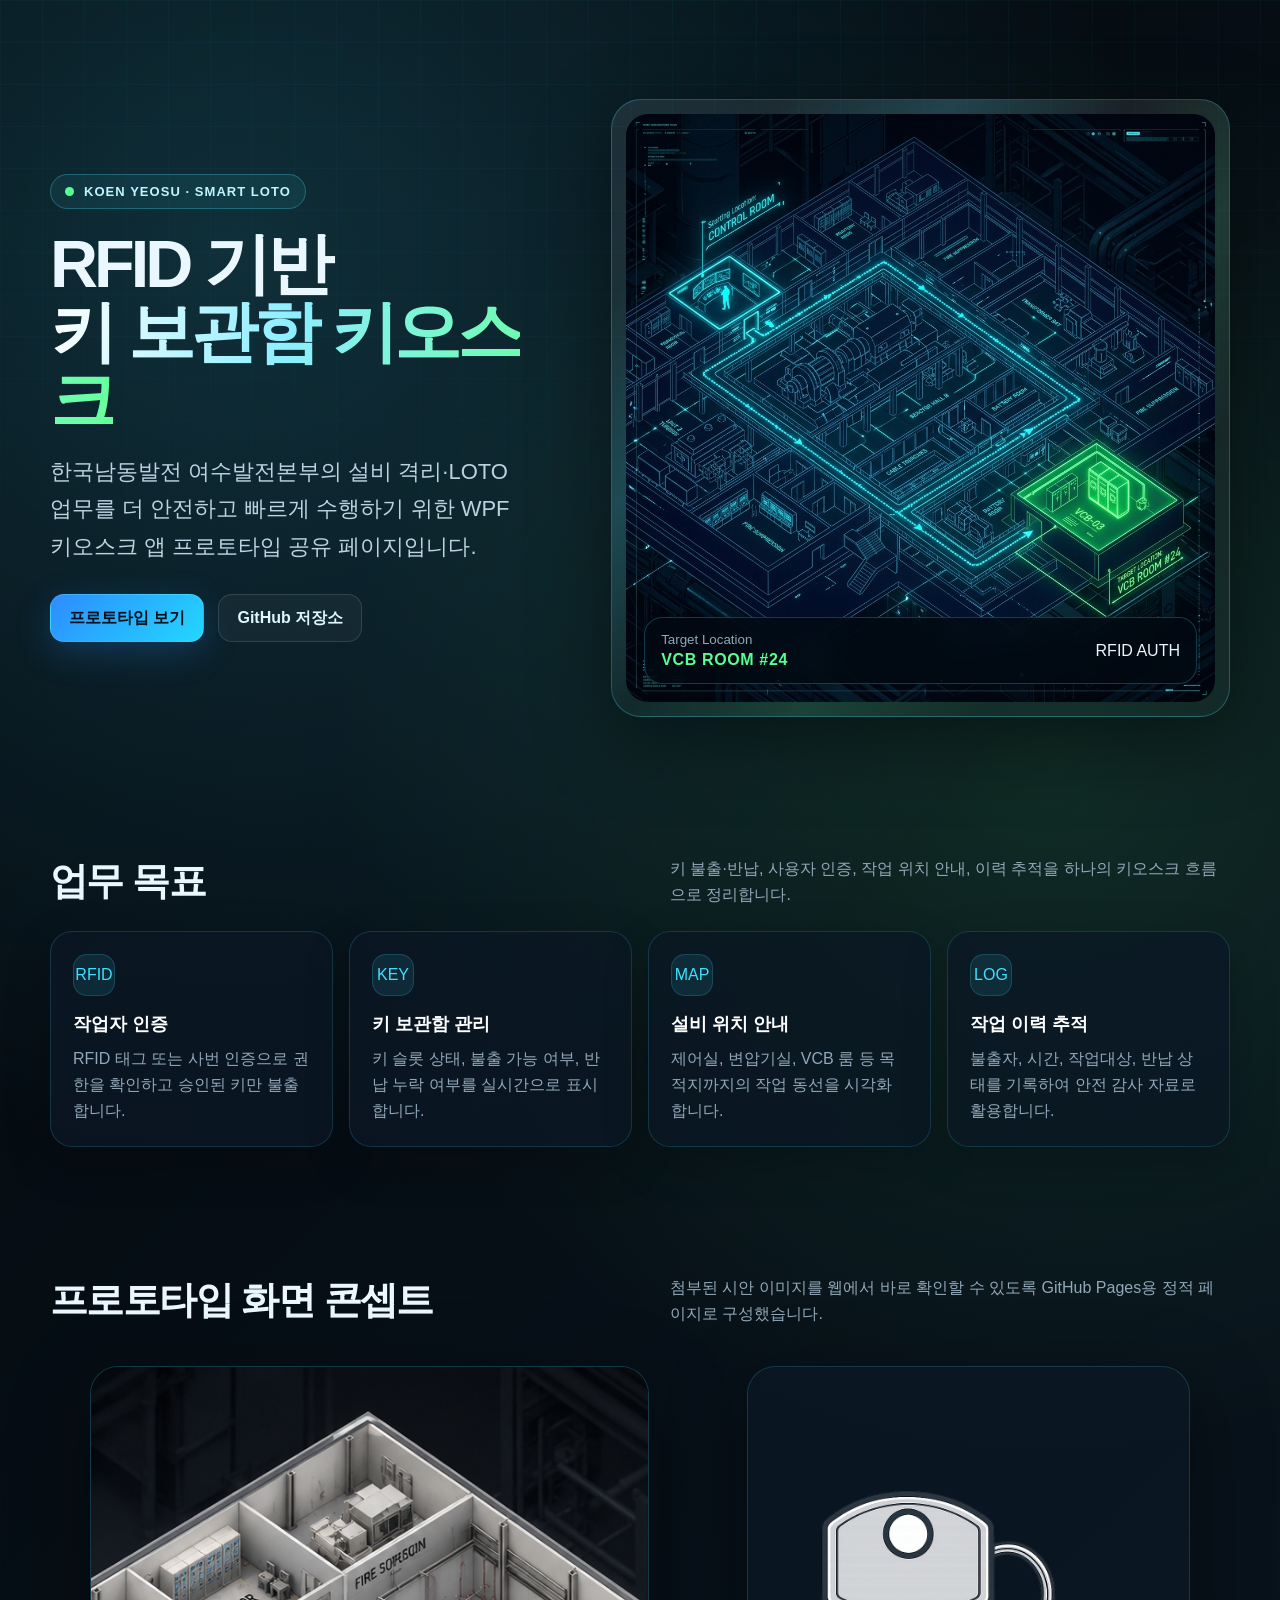
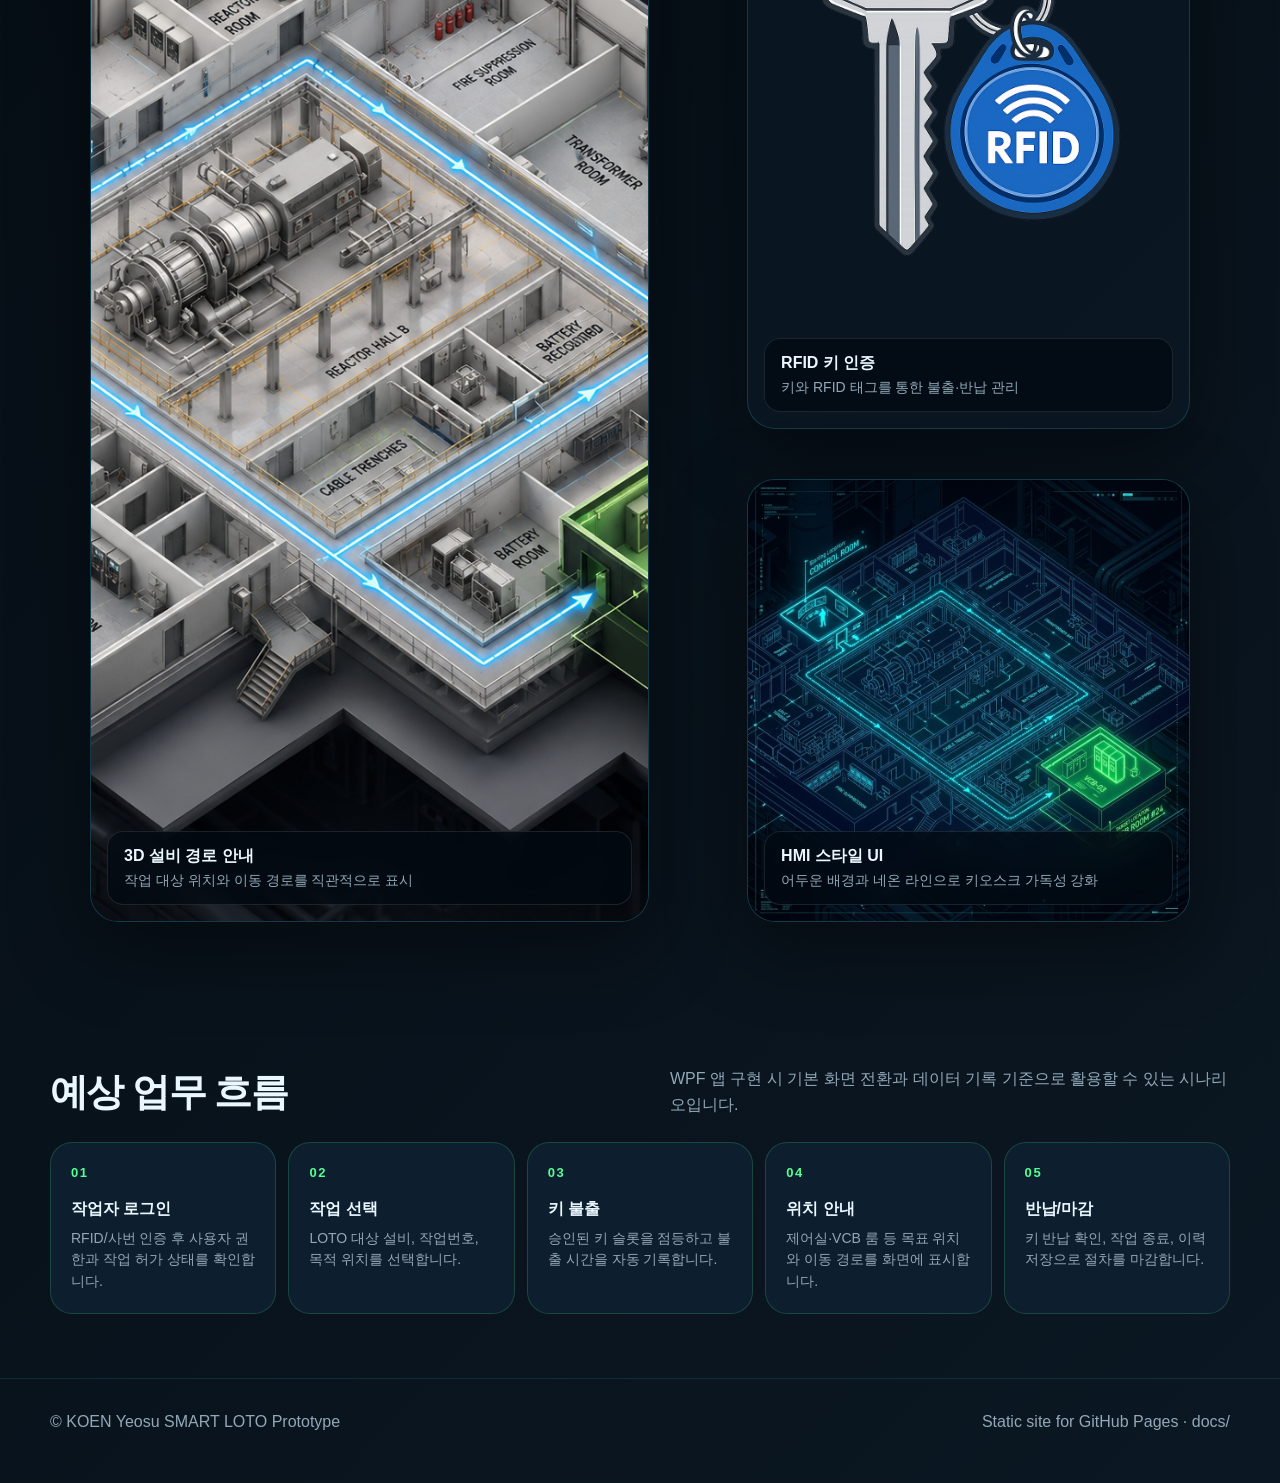
==== index.html @ 4bf7938a "docs: publish prototype at Pages root" ====
<!doctype html>
<html lang="ko">
<head>
  <meta charset="utf-8" />
  <meta name="viewport" content="width=device-width, initial-scale=1" />
  <title>KOEN 여수발전본부 SMART LOTO 키오스크 프로토타입</title>
  <meta name="description" content="한국남동발전 여수발전본부 SMART LOTO 키 보관함 키오스크 WPF 앱 프로토타입 공유 페이지" />
  <style>
    :root {
      color-scheme: dark;
      --bg: #071018;
      --panel: rgba(11, 24, 36, 0.78);
      --panel-strong: rgba(14, 31, 48, 0.94);
      --line: rgba(75, 221, 255, 0.28);
      --cyan: #42ddff;
      --blue: #2d8cff;
      --green: #55ff91;
      --text: #eaf7ff;
      --muted: #92a8b8;
      --shadow: 0 24px 80px rgba(0, 0, 0, 0.45);
    }

    * { box-sizing: border-box; }
    html { scroll-behavior: smooth; }
    body {
      margin: 0;
      font-family: "Pretendard", "Noto Sans KR", "Segoe UI", Arial, sans-serif;
      color: var(--text);
      background:
        radial-gradient(circle at 18% 8%, rgba(66, 221, 255, 0.18), transparent 30%),
        radial-gradient(circle at 82% 24%, rgba(85, 255, 145, 0.12), transparent 28%),
        linear-gradient(135deg, #03070b 0%, #071018 46%, #0b1722 100%);
      min-height: 100vh;
      overflow-x: hidden;
    }

    body::before {
      content: "";
      position: fixed;
      inset: 0;
      pointer-events: none;
      background-image:
        linear-gradient(rgba(66, 221, 255, 0.05) 1px, transparent 1px),
        linear-gradient(90deg, rgba(66, 221, 255, 0.05) 1px, transparent 1px);
      background-size: 42px 42px;
      mask-image: linear-gradient(to bottom, rgba(0,0,0,.7), transparent 82%);
    }

    a { color: inherit; }

    .wrap { width: min(1180px, calc(100% - 36px)); margin: 0 auto; }

    .hero {
      position: relative;
      min-height: 88vh;
      display: grid;
      align-items: center;
      padding: 72px 0 48px;
    }

    .hero-grid {
      display: grid;
      grid-template-columns: 0.92fr 1.08fr;
      gap: 34px;
      align-items: center;
    }

    .badge {
      display: inline-flex;
      align-items: center;
      gap: 10px;
      padding: 9px 14px;
      border: 1px solid var(--line);
      border-radius: 999px;
      background: rgba(66, 221, 255, 0.08);
      color: #bff5ff;
      letter-spacing: .08em;
      font-size: 13px;
      font-weight: 700;
    }

    .pulse {
      width: 9px; height: 9px; border-radius: 50%; background: var(--green);
      box-shadow: 0 0 0 0 rgba(85, 255, 145, .65);
      animation: pulse 1.8s infinite;
    }

    @keyframes pulse { 70% { box-shadow: 0 0 0 12px rgba(85,255,145,0); } 100% { box-shadow: 0 0 0 0 rgba(85,255,145,0); } }

    h1 {
      margin: 22px 0 18px;
      font-size: clamp(38px, 5.2vw, 78px);
      line-height: 1.02;
      letter-spacing: -0.06em;
    }

    .gradient {
      background: linear-gradient(100deg, #fff 0%, #8deeff 45%, #66ff9a 100%);
      -webkit-background-clip: text;
      background-clip: text;
      color: transparent;
    }

    .lead {
      margin: 0 0 28px;
      color: #bdd2df;
      font-size: clamp(17px, 2vw, 22px);
      line-height: 1.72;
      word-break: keep-all;
    }

    .actions { display: flex; gap: 14px; flex-wrap: wrap; }
    .btn {
      display: inline-flex; align-items: center; justify-content: center; gap: 10px;
      min-height: 48px; padding: 0 18px; border-radius: 14px;
      text-decoration: none; font-weight: 800;
      border: 1px solid rgba(255,255,255,.12);
      transition: transform .18s ease, border-color .18s ease, background .18s ease;
    }
    .btn:hover { transform: translateY(-2px); }
    .btn.primary { background: linear-gradient(135deg, var(--blue), #23d7ff); color: #00111b; box-shadow: 0 10px 35px rgba(45,140,255,.24); }
    .btn.ghost { background: rgba(255,255,255,.04); color: #dff8ff; }

    .device {
      position: relative;
      border: 1px solid var(--line);
      border-radius: 30px;
      background: linear-gradient(180deg, rgba(255,255,255,.08), rgba(255,255,255,.025));
      box-shadow: var(--shadow);
      overflow: hidden;
      padding: 14px;
    }
    .device::before {
      content: ""; position: absolute; inset: -2px;
      background: linear-gradient(130deg, transparent 15%, rgba(66,221,255,.34), transparent 46%, rgba(85,255,145,.24), transparent 78%);
      animation: sweep 6s linear infinite; opacity: .45;
    }
    @keyframes sweep { to { transform: rotate(360deg); } }
    .device-inner { position: relative; border-radius: 22px; overflow: hidden; background: #050b11; }
    .device img { width: 100%; display: block; aspect-ratio: 1 / 1; object-fit: cover; }
    .hud {
      position: absolute; left: 18px; right: 18px; bottom: 18px;
      display: grid; grid-template-columns: 1fr auto; gap: 12px; align-items: center;
      padding: 14px 16px; border: 1px solid rgba(66,221,255,.24); border-radius: 18px;
      background: rgba(2, 10, 18, .76); backdrop-filter: blur(14px);
    }
    .hud small { color: var(--muted); display: block; margin-bottom: 4px; }
    .hud strong { color: var(--green); letter-spacing: .04em; }

    section { padding: 64px 0; }
    .section-title { display:flex; justify-content:space-between; align-items:end; gap:20px; margin-bottom:24px; }
    .section-title h2 { margin:0; font-size: clamp(28px, 3vw, 42px); letter-spacing:-.04em; }
    .section-title p { margin:0; color:var(--muted); line-height:1.6; max-width: 560px; }

    .cards { display:grid; grid-template-columns: repeat(4, 1fr); gap:16px; }
    .card {
      padding: 22px; border-radius: 22px; background: var(--panel);
      border: 1px solid rgba(66,221,255,.17); box-shadow: 0 16px 45px rgba(0,0,0,.22);
    }
    .card b { display:block; color:#fff; font-size: 18px; margin-bottom:10px; }
    .card span { color:var(--muted); line-height:1.62; }
    .icon { width:42px; height:42px; display:grid; place-items:center; border-radius:14px; margin-bottom:16px; background: rgba(66,221,255,.1); color: var(--cyan); border: 1px solid rgba(66,221,255,.18); }

    .gallery { display:grid; grid-template-columns: 1.1fr .9fr; gap:18px; }
    .shot { position:relative; overflow:hidden; border-radius:28px; border:1px solid rgba(66,221,255,.18); background:var(--panel); box-shadow:var(--shadow); }
    .shot img { width:100%; height:100%; display:block; object-fit:cover; }
    .shot.big { min-height: 540px; }
    .shot.small { min-height: 260px; }
    .stack { display:grid; gap:18px; }
    .caption { position:absolute; left:16px; bottom:16px; right:16px; padding:14px 16px; border-radius:16px; background:rgba(2,10,18,.75); border:1px solid rgba(255,255,255,.1); backdrop-filter: blur(14px); }
    .caption b { display:block; margin-bottom:4px; }
    .caption span { color:var(--muted); font-size:14px; }

    .flow { display:grid; grid-template-columns: repeat(5, 1fr); gap:12px; counter-reset: step; }
    .step { position:relative; padding:20px; min-height:150px; border-radius:22px; background:var(--panel-strong); border:1px solid rgba(85,255,145,.18); }
    .step::before { counter-increment: step; content: "0" counter(step); color: var(--green); font-weight:900; font-size:13px; letter-spacing:.12em; }
    .step b { display:block; margin:18px 0 8px; }
    .step span { color:var(--muted); line-height:1.55; font-size:14px; }

    footer { padding: 34px 0 52px; color: var(--muted); border-top: 1px solid rgba(66,221,255,.12); }
    footer .wrap { display:flex; justify-content:space-between; gap:18px; flex-wrap:wrap; }

    @media (max-width: 920px) {
      .hero-grid, .gallery { grid-template-columns: 1fr; }
      .cards { grid-template-columns: repeat(2, 1fr); }
      .flow { grid-template-columns: repeat(2, 1fr); }
      .shot.big { min-height: 380px; }
    }
    @media (max-width: 560px) {
      .wrap { width: min(100% - 24px, 1180px); }
      .cards, .flow { grid-template-columns: 1fr; }
      .hero { padding-top: 42px; }
      .actions { flex-direction: column; }
      .btn { width: 100%; }
      .hud { grid-template-columns: 1fr; }
    }
  </style>
</head>
<body>
  <main>
    <section class="hero">
      <div class="wrap hero-grid">
        <div>
          <div class="badge"><span class="pulse"></span> KOEN YEOSU · SMART LOTO</div>
          <h1>RFID 기반<br><span class="gradient">키 보관함 키오스크</span></h1>
          <p class="lead">한국남동발전 여수발전본부의 설비 격리·LOTO 업무를 더 안전하고 빠르게 수행하기 위한 WPF 키오스크 앱 프로토타입 공유 페이지입니다.</p>
          <div class="actions">
            <a class="btn primary" href="#prototype">프로토타입 보기</a>
            <a class="btn ghost" href="https://github.com/ArtroVision/KOEN-Yeosu" target="_blank" rel="noreferrer">GitHub 저장소</a>
          </div>
        </div>
        <div class="device" aria-label="SMART LOTO 대표 이미지">
          <div class="device-inner">
            <img src="assets/plant-route-blueprint.jpeg" alt="발전소 내부 경로를 표시한 SMART LOTO 콘셉트 이미지" />
            <div class="hud">
              <div><small>Target Location</small><strong>VCB ROOM #24</strong></div>
              <div>RFID AUTH</div>
            </div>
          </div>
        </div>
      </div>
    </section>

    <section id="overview">
      <div class="wrap">
        <div class="section-title">
          <h2>업무 목표</h2>
          <p>키 불출·반납, 사용자 인증, 작업 위치 안내, 이력 추적을 하나의 키오스크 흐름으로 정리합니다.</p>
        </div>
        <div class="cards">
          <div class="card"><div class="icon">RFID</div><b>작업자 인증</b><span>RFID 태그 또는 사번 인증으로 권한을 확인하고 승인된 키만 불출합니다.</span></div>
          <div class="card"><div class="icon">KEY</div><b>키 보관함 관리</b><span>키 슬롯 상태, 불출 가능 여부, 반납 누락 여부를 실시간으로 표시합니다.</span></div>
          <div class="card"><div class="icon">MAP</div><b>설비 위치 안내</b><span>제어실, 변압기실, VCB 룸 등 목적지까지의 작업 동선을 시각화합니다.</span></div>
          <div class="card"><div class="icon">LOG</div><b>작업 이력 추적</b><span>불출자, 시간, 작업대상, 반납 상태를 기록하여 안전 감사 자료로 활용합니다.</span></div>
        </div>
      </div>
    </section>

    <section id="prototype">
      <div class="wrap">
        <div class="section-title">
          <h2>프로토타입 화면 콘셉트</h2>
          <p>첨부된 시안 이미지를 웹에서 바로 확인할 수 있도록 GitHub Pages용 정적 페이지로 구성했습니다.</p>
        </div>
        <div class="gallery">
          <figure class="shot big">
            <img src="assets/plant-route-3d.png" alt="발전소 설비 배치와 VCB 룸 목표 위치를 표시한 3D 경로 안내" />
            <figcaption class="caption"><b>3D 설비 경로 안내</b><span>작업 대상 위치와 이동 경로를 직관적으로 표시</span></figcaption>
          </figure>
          <div class="stack">
            <figure class="shot small">
              <img src="assets/rfid-key.png" alt="RFID 태그가 달린 키 이미지" />
              <figcaption class="caption"><b>RFID 키 인증</b><span>키와 RFID 태그를 통한 불출·반납 관리</span></figcaption>
            </figure>
            <figure class="shot small">
              <img src="assets/plant-route-blueprint.jpeg" alt="청록색 라인으로 표현한 발전소 경로 안내 블루프린트" />
              <figcaption class="caption"><b>HMI 스타일 UI</b><span>어두운 배경과 네온 라인으로 키오스크 가독성 강화</span></figcaption>
            </figure>
          </div>
        </div>
      </div>
    </section>

    <section id="flow">
      <div class="wrap">
        <div class="section-title">
          <h2>예상 업무 흐름</h2>
          <p>WPF 앱 구현 시 기본 화면 전환과 데이터 기록 기준으로 활용할 수 있는 시나리오입니다.</p>
        </div>
        <div class="flow">
          <div class="step"><b>작업자 로그인</b><span>RFID/사번 인증 후 사용자 권한과 작업 허가 상태를 확인합니다.</span></div>
          <div class="step"><b>작업 선택</b><span>LOTO 대상 설비, 작업번호, 목적 위치를 선택합니다.</span></div>
          <div class="step"><b>키 불출</b><span>승인된 키 슬롯을 점등하고 불출 시간을 자동 기록합니다.</span></div>
          <div class="step"><b>위치 안내</b><span>제어실·VCB 룸 등 목표 위치와 이동 경로를 화면에 표시합니다.</span></div>
          <div class="step"><b>반납/마감</b><span>키 반납 확인, 작업 종료, 이력 저장으로 절차를 마감합니다.</span></div>
        </div>
      </div>
    </section>
  </main>

  <footer>
    <div class="wrap">
      <span>© KOEN Yeosu SMART LOTO Prototype</span>
      <span>Static site for GitHub Pages · docs/</span>
    </div>
  </footer>
</body>
</html>
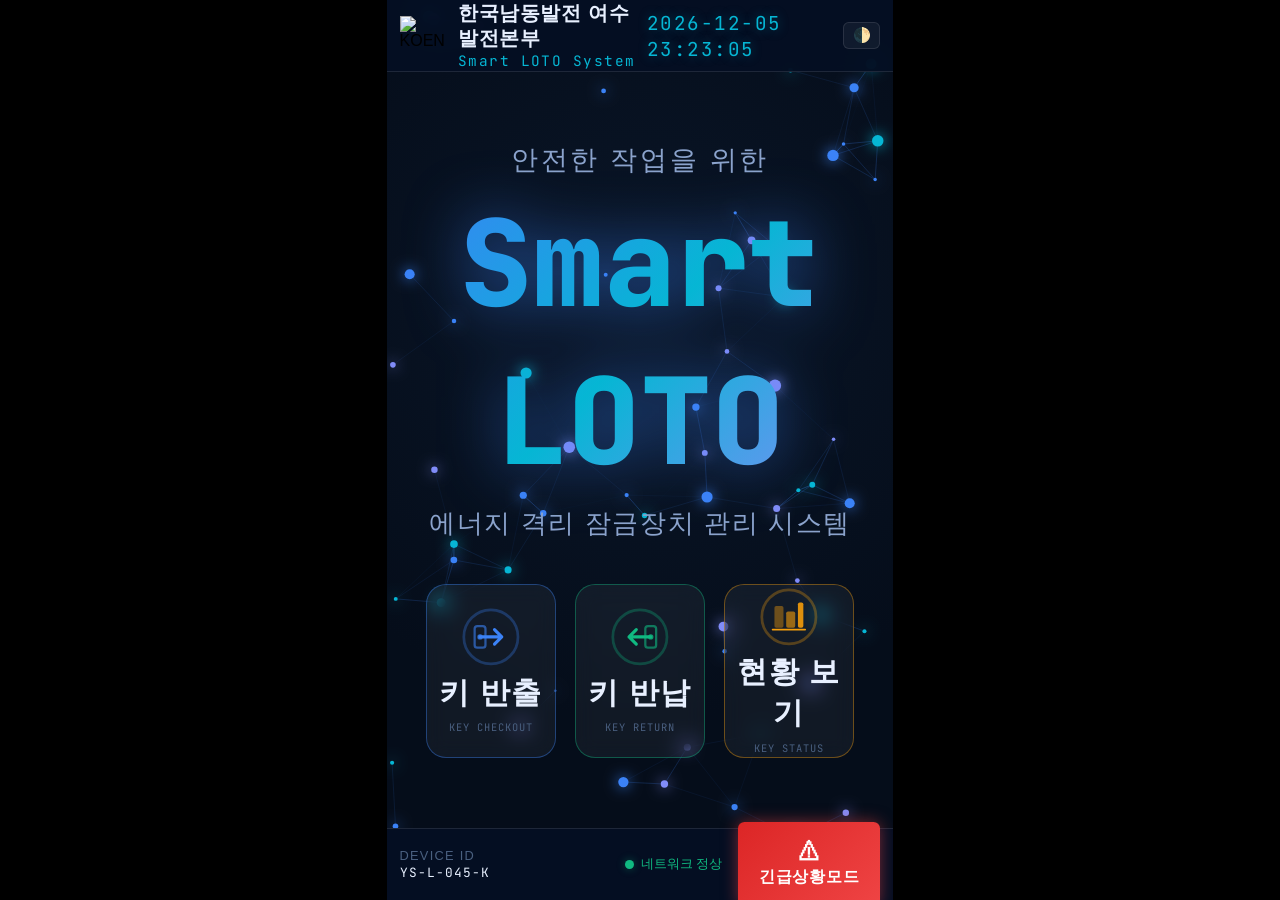
==== commit 47f7aa48: "docs: publish original prototype files" ====
--- a/index.html
+++ b/index.html
@@ -1,288 +1,2263 @@
-<!doctype html>
-<html lang="ko">
-<head>
-  <meta charset="utf-8" />
-  <meta name="viewport" content="width=device-width, initial-scale=1" />
-  <title>KOEN 여수발전본부 SMART LOTO 키오스크 프로토타입</title>
-  <meta name="description" content="한국남동발전 여수발전본부 SMART LOTO 키 보관함 키오스크 WPF 앱 프로토타입 공유 페이지" />
-  <style>
-    :root {
-      color-scheme: dark;
-      --bg: #071018;
-      --panel: rgba(11, 24, 36, 0.78);
-      --panel-strong: rgba(14, 31, 48, 0.94);
-      --line: rgba(75, 221, 255, 0.28);
-      --cyan: #42ddff;
-      --blue: #2d8cff;
-      --green: #55ff91;
-      --text: #eaf7ff;
-      --muted: #92a8b8;
-      --shadow: 0 24px 80px rgba(0, 0, 0, 0.45);
-    }
-
-    * { box-sizing: border-box; }
-    html { scroll-behavior: smooth; }
-    body {
-      margin: 0;
-      font-family: "Pretendard", "Noto Sans KR", "Segoe UI", Arial, sans-serif;
-      color: var(--text);
-      background:
-        radial-gradient(circle at 18% 8%, rgba(66, 221, 255, 0.18), transparent 30%),
-        radial-gradient(circle at 82% 24%, rgba(85, 255, 145, 0.12), transparent 28%),
-        linear-gradient(135deg, #03070b 0%, #071018 46%, #0b1722 100%);
-      min-height: 100vh;
-      overflow-x: hidden;
-    }
-
-    body::before {
-      content: "";
-      position: fixed;
-      inset: 0;
-      pointer-events: none;
-      background-image:
-        linear-gradient(rgba(66, 221, 255, 0.05) 1px, transparent 1px),
-        linear-gradient(90deg, rgba(66, 221, 255, 0.05) 1px, transparent 1px);
-      background-size: 42px 42px;
-      mask-image: linear-gradient(to bottom, rgba(0,0,0,.7), transparent 82%);
-    }
-
-    a { color: inherit; }
-
-    .wrap { width: min(1180px, calc(100% - 36px)); margin: 0 auto; }
-
-    .hero {
-      position: relative;
-      min-height: 88vh;
-      display: grid;
-      align-items: center;
-      padding: 72px 0 48px;
-    }
-
-    .hero-grid {
-      display: grid;
-      grid-template-columns: 0.92fr 1.08fr;
-      gap: 34px;
-      align-items: center;
-    }
-
-    .badge {
-      display: inline-flex;
-      align-items: center;
-      gap: 10px;
-      padding: 9px 14px;
-      border: 1px solid var(--line);
-      border-radius: 999px;
-      background: rgba(66, 221, 255, 0.08);
-      color: #bff5ff;
-      letter-spacing: .08em;
-      font-size: 13px;
-      font-weight: 700;
-    }
-
-    .pulse {
-      width: 9px; height: 9px; border-radius: 50%; background: var(--green);
-      box-shadow: 0 0 0 0 rgba(85, 255, 145, .65);
-      animation: pulse 1.8s infinite;
-    }
-
-    @keyframes pulse { 70% { box-shadow: 0 0 0 12px rgba(85,255,145,0); } 100% { box-shadow: 0 0 0 0 rgba(85,255,145,0); } }
-
-    h1 {
-      margin: 22px 0 18px;
-      font-size: clamp(38px, 5.2vw, 78px);
-      line-height: 1.02;
-      letter-spacing: -0.06em;
-    }
-
-    .gradient {
-      background: linear-gradient(100deg, #fff 0%, #8deeff 45%, #66ff9a 100%);
-      -webkit-background-clip: text;
-      background-clip: text;
-      color: transparent;
-    }
-
-    .lead {
-      margin: 0 0 28px;
-      color: #bdd2df;
-      font-size: clamp(17px, 2vw, 22px);
-      line-height: 1.72;
-      word-break: keep-all;
-    }
-
-    .actions { display: flex; gap: 14px; flex-wrap: wrap; }
-    .btn {
-      display: inline-flex; align-items: center; justify-content: center; gap: 10px;
-      min-height: 48px; padding: 0 18px; border-radius: 14px;
-      text-decoration: none; font-weight: 800;
-      border: 1px solid rgba(255,255,255,.12);
-      transition: transform .18s ease, border-color .18s ease, background .18s ease;
-    }
-    .btn:hover { transform: translateY(-2px); }
-    .btn.primary { background: linear-gradient(135deg, var(--blue), #23d7ff); color: #00111b; box-shadow: 0 10px 35px rgba(45,140,255,.24); }
-    .btn.ghost { background: rgba(255,255,255,.04); color: #dff8ff; }
-
-    .device {
-      position: relative;
-      border: 1px solid var(--line);
-      border-radius: 30px;
-      background: linear-gradient(180deg, rgba(255,255,255,.08), rgba(255,255,255,.025));
-      box-shadow: var(--shadow);
-      overflow: hidden;
-      padding: 14px;
-    }
-    .device::before {
-      content: ""; position: absolute; inset: -2px;
-      background: linear-gradient(130deg, transparent 15%, rgba(66,221,255,.34), transparent 46%, rgba(85,255,145,.24), transparent 78%);
-      animation: sweep 6s linear infinite; opacity: .45;
-    }
-    @keyframes sweep { to { transform: rotate(360deg); } }
-    .device-inner { position: relative; border-radius: 22px; overflow: hidden; background: #050b11; }
-    .device img { width: 100%; display: block; aspect-ratio: 1 / 1; object-fit: cover; }
-    .hud {
-      position: absolute; left: 18px; right: 18px; bottom: 18px;
-      display: grid; grid-template-columns: 1fr auto; gap: 12px; align-items: center;
-      padding: 14px 16px; border: 1px solid rgba(66,221,255,.24); border-radius: 18px;
-      background: rgba(2, 10, 18, .76); backdrop-filter: blur(14px);
-    }
-    .hud small { color: var(--muted); display: block; margin-bottom: 4px; }
-    .hud strong { color: var(--green); letter-spacing: .04em; }
-
-    section { padding: 64px 0; }
-    .section-title { display:flex; justify-content:space-between; align-items:end; gap:20px; margin-bottom:24px; }
-    .section-title h2 { margin:0; font-size: clamp(28px, 3vw, 42px); letter-spacing:-.04em; }
-    .section-title p { margin:0; color:var(--muted); line-height:1.6; max-width: 560px; }
-
-    .cards { display:grid; grid-template-columns: repeat(4, 1fr); gap:16px; }
-    .card {
-      padding: 22px; border-radius: 22px; background: var(--panel);
-      border: 1px solid rgba(66,221,255,.17); box-shadow: 0 16px 45px rgba(0,0,0,.22);
-    }
-    .card b { display:block; color:#fff; font-size: 18px; margin-bottom:10px; }
-    .card span { color:var(--muted); line-height:1.62; }
-    .icon { width:42px; height:42px; display:grid; place-items:center; border-radius:14px; margin-bottom:16px; background: rgba(66,221,255,.1); color: var(--cyan); border: 1px solid rgba(66,221,255,.18); }
-
-    .gallery { display:grid; grid-template-columns: 1.1fr .9fr; gap:18px; }
-    .shot { position:relative; overflow:hidden; border-radius:28px; border:1px solid rgba(66,221,255,.18); background:var(--panel); box-shadow:var(--shadow); }
-    .shot img { width:100%; height:100%; display:block; object-fit:cover; }
-    .shot.big { min-height: 540px; }
-    .shot.small { min-height: 260px; }
-    .stack { display:grid; gap:18px; }
-    .caption { position:absolute; left:16px; bottom:16px; right:16px; padding:14px 16px; border-radius:16px; background:rgba(2,10,18,.75); border:1px solid rgba(255,255,255,.1); backdrop-filter: blur(14px); }
-    .caption b { display:block; margin-bottom:4px; }
-    .caption span { color:var(--muted); font-size:14px; }
-
-    .flow { display:grid; grid-template-columns: repeat(5, 1fr); gap:12px; counter-reset: step; }
-    .step { position:relative; padding:20px; min-height:150px; border-radius:22px; background:var(--panel-strong); border:1px solid rgba(85,255,145,.18); }
-    .step::before { counter-increment: step; content: "0" counter(step); color: var(--green); font-weight:900; font-size:13px; letter-spacing:.12em; }
-    .step b { display:block; margin:18px 0 8px; }
-    .step span { color:var(--muted); line-height:1.55; font-size:14px; }
-
-    footer { padding: 34px 0 52px; color: var(--muted); border-top: 1px solid rgba(66,221,255,.12); }
-    footer .wrap { display:flex; justify-content:space-between; gap:18px; flex-wrap:wrap; }
-
-    @media (max-width: 920px) {
-      .hero-grid, .gallery { grid-template-columns: 1fr; }
-      .cards { grid-template-columns: repeat(2, 1fr); }
-      .flow { grid-template-columns: repeat(2, 1fr); }
-      .shot.big { min-height: 380px; }
-    }
-    @media (max-width: 560px) {
-      .wrap { width: min(100% - 24px, 1180px); }
-      .cards, .flow { grid-template-columns: 1fr; }
-      .hero { padding-top: 42px; }
-      .actions { flex-direction: column; }
-      .btn { width: 100%; }
-      .hud { grid-template-columns: 1fr; }
-    }
-  </style>
-</head>
-<body>
-  <main>
-    <section class="hero">
-      <div class="wrap hero-grid">
-        <div>
-          <div class="badge"><span class="pulse"></span> KOEN YEOSU · SMART LOTO</div>
-          <h1>RFID 기반<br><span class="gradient">키 보관함 키오스크</span></h1>
-          <p class="lead">한국남동발전 여수발전본부의 설비 격리·LOTO 업무를 더 안전하고 빠르게 수행하기 위한 WPF 키오스크 앱 프로토타입 공유 페이지입니다.</p>
-          <div class="actions">
-            <a class="btn primary" href="#prototype">프로토타입 보기</a>
-            <a class="btn ghost" href="https://github.com/ArtroVision/KOEN-Yeosu" target="_blank" rel="noreferrer">GitHub 저장소</a>
-          </div>
-        </div>
-        <div class="device" aria-label="SMART LOTO 대표 이미지">
-          <div class="device-inner">
-            <img src="assets/plant-route-blueprint.jpeg" alt="발전소 내부 경로를 표시한 SMART LOTO 콘셉트 이미지" />
-            <div class="hud">
-              <div><small>Target Location</small><strong>VCB ROOM #24</strong></div>
-              <div>RFID AUTH</div>
-            </div>
-          </div>
-        </div>
-      </div>
-    </section>
-
-    <section id="overview">
-      <div class="wrap">
-        <div class="section-title">
-          <h2>업무 목표</h2>
-          <p>키 불출·반납, 사용자 인증, 작업 위치 안내, 이력 추적을 하나의 키오스크 흐름으로 정리합니다.</p>
-        </div>
-        <div class="cards">
-          <div class="card"><div class="icon">RFID</div><b>작업자 인증</b><span>RFID 태그 또는 사번 인증으로 권한을 확인하고 승인된 키만 불출합니다.</span></div>
-          <div class="card"><div class="icon">KEY</div><b>키 보관함 관리</b><span>키 슬롯 상태, 불출 가능 여부, 반납 누락 여부를 실시간으로 표시합니다.</span></div>
-          <div class="card"><div class="icon">MAP</div><b>설비 위치 안내</b><span>제어실, 변압기실, VCB 룸 등 목적지까지의 작업 동선을 시각화합니다.</span></div>
-          <div class="card"><div class="icon">LOG</div><b>작업 이력 추적</b><span>불출자, 시간, 작업대상, 반납 상태를 기록하여 안전 감사 자료로 활용합니다.</span></div>
-        </div>
-      </div>
-    </section>
-
-    <section id="prototype">
-      <div class="wrap">
-        <div class="section-title">
-          <h2>프로토타입 화면 콘셉트</h2>
-          <p>첨부된 시안 이미지를 웹에서 바로 확인할 수 있도록 GitHub Pages용 정적 페이지로 구성했습니다.</p>
-        </div>
-        <div class="gallery">
-          <figure class="shot big">
-            <img src="assets/plant-route-3d.png" alt="발전소 설비 배치와 VCB 룸 목표 위치를 표시한 3D 경로 안내" />
-            <figcaption class="caption"><b>3D 설비 경로 안내</b><span>작업 대상 위치와 이동 경로를 직관적으로 표시</span></figcaption>
-          </figure>
-          <div class="stack">
-            <figure class="shot small">
-              <img src="assets/rfid-key.png" alt="RFID 태그가 달린 키 이미지" />
-              <figcaption class="caption"><b>RFID 키 인증</b><span>키와 RFID 태그를 통한 불출·반납 관리</span></figcaption>
-            </figure>
-            <figure class="shot small">
-              <img src="assets/plant-route-blueprint.jpeg" alt="청록색 라인으로 표현한 발전소 경로 안내 블루프린트" />
-              <figcaption class="caption"><b>HMI 스타일 UI</b><span>어두운 배경과 네온 라인으로 키오스크 가독성 강화</span></figcaption>
-            </figure>
-          </div>
-        </div>
-      </div>
-    </section>
-
-    <section id="flow">
-      <div class="wrap">
-        <div class="section-title">
-          <h2>예상 업무 흐름</h2>
-          <p>WPF 앱 구현 시 기본 화면 전환과 데이터 기록 기준으로 활용할 수 있는 시나리오입니다.</p>
-        </div>
-        <div class="flow">
-          <div class="step"><b>작업자 로그인</b><span>RFID/사번 인증 후 사용자 권한과 작업 허가 상태를 확인합니다.</span></div>
-          <div class="step"><b>작업 선택</b><span>LOTO 대상 설비, 작업번호, 목적 위치를 선택합니다.</span></div>
-          <div class="step"><b>키 불출</b><span>승인된 키 슬롯을 점등하고 불출 시간을 자동 기록합니다.</span></div>
-          <div class="step"><b>위치 안내</b><span>제어실·VCB 룸 등 목표 위치와 이동 경로를 화면에 표시합니다.</span></div>
-          <div class="step"><b>반납/마감</b><span>키 반납 확인, 작업 종료, 이력 저장으로 절차를 마감합니다.</span></div>
-        </div>
-      </div>
-    </section>
-  </main>
-
-  <footer>
-    <div class="wrap">
-      <span>© KOEN Yeosu SMART LOTO Prototype</span>
-      <span>Static site for GitHub Pages · docs/</span>
-    </div>
-  </footer>
-</body>
-</html>
+<!DOCTYPE html>
+<html lang="ko" data-theme="dark">
+
+<head>
+  <meta charset="UTF-8" />
+  <meta name="viewport" content="width=device-width, initial-scale=1.0" />
+  <title>Smart LOTO System – 한국남동발전 여수발전본부</title>
+  <script src="https://cdn.tailwindcss.com"></script>
+  <link rel="stylesheet" href="https://cdn.jsdelivr.net/npm/pretendard@1.3.9/dist/web/static/pretendard.min.css" />
+  <link rel="stylesheet" href="style.css" />
+</head>
+
+<body>
+  <!-- Kiosk Wrapper: maintains 1080:1920 ratio -->
+  <div id="kiosk-root">
+    <!-- ═══════════════ SCREEN: MAIN ═══════════════ -->
+    <div id="screen-main" class="kiosk-screen active">
+      <!-- Background Canvas -->
+      <canvas id="canvas-main" class="bg-canvas"></canvas>
+
+      <!-- HEADER -->
+      <header class="kiosk-header">
+        <div class="header-logo">
+          <div class="logo-icon"><img src="koen.svg" class="logo-img" alt="KOEN" /></div>
+          <div class="header-title">
+            <span class="title-main">한국남동발전 여수발전본부</span>
+            <span class="title-sub">Smart LOTO System</span>
+          </div>
+        </div>
+        <div class="header-right">
+          <div class="header-clock" id="clock-main"></div>
+          <button class="btn-theme" onclick="toggleTheme()" title="테마 전환">🌓</button>
+        </div>
+      </header>
+
+      <!-- MAIN BLOCK -->
+      <main class="kiosk-main">
+        <div class="main-overlay">
+          <div class="welcome-text">
+            <p class="welcome-label">안전한 작업을 위한</p>
+            <h1 class="welcome-title">Smart LOTO</h1>
+            <p class="welcome-desc">에너지 격리 잠금장치 관리 시스템</p>
+          </div>
+
+          <div class="nav-buttons">
+            <button class="nav-btn btn-checkout" onclick="goScreen('checkout-rfid')">
+              <div class="btn-icon-wrap">
+                <svg viewBox="0 0 64 64" fill="none" xmlns="http://www.w3.org/2000/svg">
+                  <circle cx="32" cy="32" r="30" stroke="currentColor" stroke-width="3" opacity="0.3" />
+                  <path d="M20 32h24M36 24l8 8-8 8" stroke="currentColor" stroke-width="3.5" stroke-linecap="round"
+                    stroke-linejoin="round" />
+                  <rect x="14" y="20" width="12" height="24" rx="3" stroke="currentColor" stroke-width="2.5"
+                    opacity="0.6" />
+                  <circle cx="20" cy="32" r="3" fill="currentColor" opacity="0.8" />
+                </svg>
+              </div>
+              <span class="btn-label">키 반출</span>
+              <span class="btn-desc">Key Checkout</span>
+            </button>
+
+            <button class="nav-btn btn-return" onclick="goScreen('return-rfid')">
+              <div class="btn-icon-wrap">
+                <svg viewBox="0 0 64 64" fill="none" xmlns="http://www.w3.org/2000/svg">
+                  <circle cx="32" cy="32" r="30" stroke="currentColor" stroke-width="3" opacity="0.3" />
+                  <path d="M44 32H20M28 24l-8 8 8 8" stroke="currentColor" stroke-width="3.5" stroke-linecap="round"
+                    stroke-linejoin="round" />
+                  <rect x="38" y="20" width="12" height="24" rx="3" stroke="currentColor" stroke-width="2.5"
+                    opacity="0.6" />
+                  <circle cx="44" cy="32" r="3" fill="currentColor" opacity="0.8" />
+                </svg>
+              </div>
+              <span class="btn-label">키 반납</span>
+              <span class="btn-desc">Key Return</span>
+            </button>
+
+            <button class="nav-btn btn-status" onclick="goScreen('status-list')">
+              <div class="btn-icon-wrap">
+                <svg viewBox="0 0 64 64" fill="none" xmlns="http://www.w3.org/2000/svg">
+                  <circle cx="32" cy="32" r="30" stroke="currentColor" stroke-width="3" opacity="0.3" />
+                  <rect x="16" y="20" width="10" height="24" rx="2" fill="currentColor" opacity="0.4" />
+                  <rect x="29" y="26" width="10" height="18" rx="2" fill="currentColor" opacity="0.6" />
+                  <rect x="42" y="16" width="6" height="28" rx="2" fill="currentColor" opacity="0.9" />
+                  <line x1="14" y1="46" x2="50" y2="46" stroke="currentColor" stroke-width="2" stroke-linecap="round" />
+                </svg>
+              </div>
+              <span class="btn-label">현황 보기</span>
+              <span class="btn-desc">Key Status</span>
+            </button>
+          </div>
+        </div>
+      </main>
+
+      <!-- FOOTER -->
+      <footer class="kiosk-footer">
+        <div class="footer-device">
+          <span class="footer-label">Device ID</span>
+          <span class="footer-value">YS-L-045-K</span>
+        </div>
+        <div class="footer-right">
+          <div class="net-status" id="net-status-main">
+            <span class="net-dot"></span>
+            <span class="net-text">네트워크 정상</span>
+          </div>
+          <button class="btn-emergency" id="btn-emergency-main">
+            <span>⚠</span> 긴급상황모드
+          </button>
+        </div>
+      </footer>
+    </div>
+
+    <!-- ═══════════════ SCREEN: CHECKOUT ═══════════════ -->
+    <div id="screen-checkout" class="kiosk-screen">
+      <canvas id="canvas-checkout" class="bg-canvas"></canvas>
+
+      <header class="kiosk-header">
+        <div class="header-logo">
+          <div class="logo-icon"><img src="koen.svg" class="logo-img" alt="KOEN" /></div>
+          <div class="header-title">
+            <span class="title-main">한국남동발전 여수발전본부</span>
+            <span class="title-sub">Smart LOTO System</span>
+          </div>
+        </div>
+        <div class="header-right">
+          <div class="header-clock" id="clock-checkout"></div>
+          <button class="btn-theme" onclick="toggleTheme()" title="테마 전환">🌓</button>
+        </div>
+      </header>
+
+      <main class="kiosk-main">
+        <div class="checkout-panel">
+          <!-- Top -->
+          <div class="checkout-top">
+            <div class="checkout-badge">STEP 02 : REG TAG SCAN</div>
+            <h2 class="checkout-title">LOTO 키 반출</h2>
+            <p class="checkout-subtitle">REG TAG를 스캔해 주세요.</p>
+          </div>
+          <!-- Center: QR Scan Animation -->
+          <div class="checkout-center">
+            <div class="scan-container scan-branch-zone">
+              <div class="scan-frame">
+                <span class="corner tl"></span>
+                <span class="corner tr"></span>
+                <span class="corner bl"></span>
+                <span class="corner br"></span>
+                <div class="scan-line"></div>
+                <div class="scan-icon">
+                  <svg viewBox="0 0 120 90" fill="none" xmlns="http://www.w3.org/2000/svg">
+                    <!-- 바코드 세로 바 (굵기와 간격을 불규칙하게) -->
+                    <rect x="8"  y="8" width="3"  height="62" fill="currentColor" opacity="0.9"/>
+                    <rect x="14" y="8" width="1.5"height="62" fill="currentColor" opacity="0.9"/>
+                    <rect x="18" y="8" width="4"  height="62" fill="currentColor" opacity="0.9"/>
+                    <rect x="25" y="8" width="1.5"height="62" fill="currentColor" opacity="0.9"/>
+                    <rect x="29" y="8" width="2.5"height="62" fill="currentColor" opacity="0.9"/>
+                    <rect x="34" y="8" width="1"  height="62" fill="currentColor" opacity="0.9"/>
+                    <rect x="38" y="8" width="3.5"height="62" fill="currentColor" opacity="0.9"/>
+                    <rect x="44" y="8" width="1.5"height="62" fill="currentColor" opacity="0.9"/>
+                    <rect x="48" y="8" width="2"  height="62" fill="currentColor" opacity="0.9"/>
+                    <rect x="53" y="8" width="4"  height="62" fill="currentColor" opacity="0.9"/>
+                    <rect x="60" y="8" width="1"  height="62" fill="currentColor" opacity="0.9"/>
+                    <rect x="64" y="8" width="3"  height="62" fill="currentColor" opacity="0.9"/>
+                    <rect x="70" y="8" width="1.5"height="62" fill="currentColor" opacity="0.9"/>
+                    <rect x="74" y="8" width="2.5"height="62" fill="currentColor" opacity="0.9"/>
+                    <rect x="80" y="8" width="1"  height="62" fill="currentColor" opacity="0.9"/>
+                    <rect x="84" y="8" width="4"  height="62" fill="currentColor" opacity="0.9"/>
+                    <rect x="91" y="8" width="2"  height="62" fill="currentColor" opacity="0.9"/>
+                    <rect x="96" y="8" width="1.5"height="62" fill="currentColor" opacity="0.9"/>
+                    <rect x="100"y="8" width="3"  height="62" fill="currentColor" opacity="0.9"/>
+                    <rect x="106"y="8" width="1"  height="62" fill="currentColor" opacity="0.9"/>
+                    <rect x="110"y="8" width="2.5"height="62" fill="currentColor" opacity="0.9"/>
+                    <!-- 하단 숫자 -->
+                    <text x="60" y="84" text-anchor="middle" font-family="'JetBrains Mono', monospace" font-size="9" fill="currentColor" letter-spacing="2" opacity="0.6">2026-YS-045</text>
+                  </svg>
+                </div>
+
+                <!-- 프로토타입: 투명 분기 탭존 (좌=NORMAL / 중=MTR Solo / 우=절연저항) -->
+                <button class="tap-zone tap-zone-left" style="width: 33.33%;" onclick="startNormalFlow()" title="[Proto] NORMAL 스캔 시뮬레이션">
+                  <span class="tap-zone-label">NORMAL</span>
+                </button>
+                <button class="tap-zone tap-zone-right" style="left: 33.33%; right: auto; width: 33.33%;" onclick="startSuccessFlow()" title="[Proto] MTR Solo 스캔 시뮬레이션">
+                  <span class="tap-zone-label">MTR Solo</span>
+                </button>
+                <button class="tap-zone" style="left: 66.66%; width: 33.33%;" onclick="startInsulationFlow()" title="[Proto] 절연저항측정 스캔 시뮬레이션">
+                  <span class="tap-zone-label" style="color: #10b981; background: rgba(16, 185, 129, 0.12);">절연저항</span>
+                </button>
+              </div>
+              <div class="scan-pulse-ring ring1"></div>
+              <div class="scan-pulse-ring ring2"></div>
+              <p class="scan-hint">바코드 리더기에 REG TAG를 스캔을 시작하세요.</p>
+            </div>
+          </div>
+          <!-- Bottom -->
+          <div class="checkout-bottom">
+            <button class="btn-back" onclick="goScreen('checkout-rfid')">
+              <svg viewBox="0 0 24 24" fill="none" stroke="currentColor" stroke-width="2.5" stroke-linecap="round"
+                stroke-linejoin="round">
+                <path d="M19 12H5M12 19l-7-7 7-7" />
+              </svg>
+              뒤로가기
+            </button>
+        </div>
+      </main>
+
+      <footer class="kiosk-footer">
+        <div class="footer-device">
+          <span class="footer-label">Device ID</span>
+          <span class="footer-value">YS-L-045-K</span>
+        </div>
+        <div class="footer-right">
+          <div class="net-status">
+            <span class="net-dot"></span>
+            <span class="net-text">네트워크 정상</span>
+          </div>
+          <button class="btn-emergency">
+            <span>⚠</span> 긴급상황모드
+          </button>
+        </div>
+      </footer>
+    </div>
+
+    <!-- ═══════════════ SCREEN: CHECKOUT RFID (Step 2) ═══════════════ -->
+    <div id="screen-checkout-rfid" class="kiosk-screen animated-bg-screen">
+      <header class="kiosk-header">
+        <div class="header-logo">
+          <div class="logo-icon"><img src="koen.svg" class="logo-img" alt="KOEN" /></div>
+          <div class="header-title">
+            <span class="title-main">한국남동발전 여수발전본부</span>
+            <span class="title-sub">Smart LOTO System</span>
+          </div>
+        </div>
+        <div class="header-right">
+          <div class="header-clock" id="clock-checkout-rfid"></div>
+          <button class="btn-theme" onclick="toggleTheme()" title="테마 전환">🌓</button>
+        </div>
+      </header>
+
+      <main class="kiosk-main">
+        <div class="checkout-panel">
+          <!-- Top -->
+          <div class="checkout-top">
+            <div class="checkout-badge">STEP 01 : RFID AUTHENTICATION</div>
+            <h2 class="checkout-title">작업자 본인 인증</h2>
+            <p class="checkout-subtitle">RFID 카드를 아래 리더기에 태깅해 주세요.</p>
+          </div>
+
+          <!-- Center: RFID Tap Animation -->
+          <div class="checkout-center flex-col-center">
+            <div class="rfid-reader-wrap" onclick="goScreen('checkout')" title="시뮬레이션: RFID 카드 태깅">
+
+              <!-- NFC 파동 링 -->
+              <div class="rfid-wave-ring rfid-ring-1"></div>
+              <div class="rfid-wave-ring rfid-ring-2"></div>
+              <div class="rfid-wave-ring rfid-ring-3"></div>
+
+              <!-- 리더기 본체 -->
+              <div class="rfid-reader-body">
+                <div class="rfid-reader-top-bar"></div>
+                <!-- NFC 심볼 SVG -->
+                <svg class="rfid-nfc-icon" viewBox="0 0 80 80" fill="none" xmlns="http://www.w3.org/2000/svg">
+                  <!-- 중앙 원 -->
+                  <circle cx="40" cy="40" r="10" fill="currentColor" opacity="0.9"/>
+                  <!-- Arc 1 -->
+                  <path d="M26 26 A19.8 19.8 0 0 1 54 26" stroke="currentColor" stroke-width="3.5" stroke-linecap="round" fill="none" opacity="0.85"/>
+                  <path d="M26 54 A19.8 19.8 0 0 0 54 54" stroke="currentColor" stroke-width="3.5" stroke-linecap="round" fill="none" opacity="0.85"/>
+                  <!-- Arc 2 -->
+                  <path d="M17 17 A32.5 32.5 0 0 1 63 17" stroke="currentColor" stroke-width="3" stroke-linecap="round" fill="none" opacity="0.5"/>
+                  <path d="M17 63 A32.5 32.5 0 0 0 63 63" stroke="currentColor" stroke-width="3" stroke-linecap="round" fill="none" opacity="0.5"/>
+                </svg>
+                <p class="rfid-reader-label">RFID READER</p>
+              </div>
+
+              <!-- RFID 카드 아이콘 -->
+              <div class="rfid-card-icon">
+                <svg viewBox="0 0 200 128" fill="none" xmlns="http://www.w3.org/2000/svg">
+                  <!-- 카드 외형 -->
+                  <rect x="1" y="1" width="198" height="126" rx="12" stroke="currentColor" stroke-width="2.5" fill="rgba(255,255,255,0.04)"/>
+
+                  <!-- 중앙: NFC 심볼 (작게) + RFID 텍스트 -->
+                  <g transform="translate(72, 64)">
+                    <!-- NFC 웨이브: 중심 점 -->
+                    <circle cx="0" cy="0" r="3.5" fill="currentColor" opacity="0.95"/>
+                    <!-- Arc 1 -->
+                    <path d="M-10 -10 A14.1 14.1 0 0 1 10 -10" stroke="currentColor" stroke-width="2.8" stroke-linecap="round" fill="none" opacity="0.9"/>
+                    <path d="M-10 10 A14.1 14.1 0 0 0 10 10" stroke="currentColor" stroke-width="2.8" stroke-linecap="round" fill="none" opacity="0.9"/>
+                    <!-- Arc 2 -->
+                    <path d="M-18 -18 A25.5 25.5 0 0 1 18 -18" stroke="currentColor" stroke-width="2.2" stroke-linecap="round" fill="none" opacity="0.55"/>
+                    <path d="M-18 18 A25.5 25.5 0 0 0 18 18" stroke="currentColor" stroke-width="2.2" stroke-linecap="round" fill="none" opacity="0.55"/>
+                  </g>
+
+                  <!-- RFID 텍스트 -->
+                  <text x="100" y="69" font-family="'JetBrains Mono', monospace" font-size="20" font-weight="700" fill="currentColor" letter-spacing="3" opacity="0.9" dominant-baseline="middle">RFID</text>
+                </svg>
+              </div>
+            </div>
+
+            <!-- 안내 상태바 -->
+            <div class="rfid-status-bar">
+              <span class="rfid-status-dot"></span>
+              <span class="rfid-status-text">RFID 카드 대기 중 — 카드를 리더기에 가까이 대세요</span>
+            </div>
+          </div>
+
+          <!-- Bottom -->
+          <div class="checkout-bottom">
+            <button class="btn-back" onclick="goScreen('main')">
+              <svg viewBox="0 0 24 24" fill="none" stroke="currentColor" stroke-width="2.5" stroke-linecap="round"
+                stroke-linejoin="round">
+                <path d="M19 12H5M12 19l-7-7 7-7" />
+              </svg>
+              뒤로가기
+            </button>
+          </div>
+        </div>
+      </main>
+
+      <footer class="kiosk-footer">
+        <div class="footer-device">
+          <span class="footer-label">Device ID</span>
+          <span class="footer-value">YS-L-045-K</span>
+        </div>
+        <div class="footer-right">
+          <div class="net-status">
+            <span class="net-dot"></span>
+            <span class="net-text">네트워크 정상</span>
+          </div>
+          <button class="btn-emergency">
+            <span>⚠</span> 긴급상황모드
+          </button>
+        </div>
+      </footer>
+    </div>
+
+    <!-- ═══════════════ SCREEN: CHECKOUT CHECK (Step 3) ═══════════════ -->
+    <div id="screen-checkout-check" class="kiosk-screen animated-bg-screen">
+      <header class="kiosk-header">
+        <div class="header-logo">
+          <div class="logo-icon"><img src="koen.svg" class="logo-img" alt="KOEN" /></div>
+          <div class="header-title">
+            <span class="title-main">한국남동발전 여수발전본부</span>
+            <span class="title-sub">Smart LOTO System</span>
+          </div>
+        </div>
+        <div class="header-right">
+          <div class="header-clock" id="clock-checkout-check"></div>
+          <button class="btn-theme" onclick="toggleTheme()" title="테마 전환">🌓</button>
+        </div>
+      </header>
+
+      <main class="kiosk-main">
+        <div class="checkout-panel">
+          <div class="checkout-top">
+            <div class="checkout-badge">STEP 03 : VALIDATION</div>
+            <h2 class="checkout-title">데이터 유효성 검증</h2>
+            <p class="checkout-subtitle">바코드 데이터 분석 및 실시간 LOTO 원격 조회 완료 내역입니다.</p>
+          </div>
+
+          <div class="checkout-center flex-col-center">
+            <!-- 3-Tier queried database records -->
+            <div class="queried-cards-container">
+              <!-- Tier 1: Conflict Case (Clicking this triggers Conflict) -->
+              <div class="query-card tier-conflict" onclick="startConflictFlow()"
+                title="[시뮬레이션] 클릭 시 ➔ 불출 경고 및 음성 경보 차단 로직 가동">
+                <span class="card-label">호기</span>
+                <span class="card-value">24</span>
+              </div>
+
+              <!-- Tier 2: Scanned Device Info (Neutral status card) -->
+              <div class="query-card tier-info">
+                <span class="card-label">번호</span>
+                <span class="card-value">VCB-03</span>
+              </div>
+
+              <!-- Tier 3: Normal Success Case (Clicking this triggers Success) -->
+              <div class="query-card tier-success" onclick="startSuccessFlow()"
+                title="[시뮬레이션] 클릭 시 ➔ 정상 불출 진행 및 솔레노이드 슬롯 개폐">
+                <span class="card-label">부하명</span>
+                <span class="card-value">#3 차단반</span>
+              </div>
+            </div>
+
+
+          </div>
+        </div>
+      </main>
+
+      <footer class="kiosk-footer">
+        <div class="footer-device">
+          <span class="footer-label">Device ID</span>
+          <span class="footer-value">YS-L-045-K</span>
+        </div>
+        <div class="footer-right">
+          <div class="net-status">
+            <span class="net-dot"></span>
+            <span class="net-text">네트워크 정상</span>
+          </div>
+          <button class="btn-emergency">
+            <span>⚠</span> 긴급상황모드
+          </button>
+        </div>
+      </footer>
+    </div>
+
+    <!-- ═══════════════ SCREEN: LOADING VALIDATE (2 sec) ═══════════════ -->
+    <div id="screen-loading-validate" class="kiosk-screen animated-bg-screen">
+      <header class="kiosk-header">
+        <div class="header-logo">
+          <div class="logo-icon"><img src="koen.svg" class="logo-img" alt="KOEN" /></div>
+          <div class="header-title">
+            <span class="title-main">한국남동발전 여수발전본부</span>
+            <span class="title-sub">Smart LOTO System</span>
+          </div>
+        </div>
+        <div class="header-right">
+          <div class="header-clock" id="clock-loading-validate"></div>
+          <button class="btn-theme" onclick="toggleTheme()" title="테마 전환">🌓</button>
+        </div>
+      </header>
+
+      <main class="kiosk-main">
+        <div class="checkout-panel" style="display: flex; flex-direction: column; justify-content: center; align-items: center; text-align: center; height: 100%;">
+            <div class="proto-loader" onclick="triggerErrorFromLoading()" style="width: 100px; height: 100px; border: 8px solid rgba(255,255,255,0.05); border-top: 8px solid var(--accent-cyan); border-radius: 50%; animation: proto-spin 1s linear infinite; margin-bottom: 40px; cursor: pointer;" title="클릭 시 에러 화면으로 이동"></div>
+            <h1 style="font-size: clamp(2.5rem, 4vw, 3.5rem); margin-bottom: 20px; font-weight: 700; color: #ffffff;">작업 정보 동기화 및 안전 검증 중</h1>
+            <h2 style="font-size: clamp(1.5rem, 2.5vw, 2rem); margin-bottom: 40px; color: var(--text-secondary); font-weight: 400;">GENi 시스템과 연동하여 작업 상태를 확인하고 있습니다...</h2>
+        </div>
+      </main>
+
+      <footer class="kiosk-footer">
+        <div class="footer-device">
+          <span class="footer-label">Device ID</span>
+          <span class="footer-value">YS-L-045-K</span>
+        </div>
+        <div class="footer-right">
+          <div class="net-status">
+            <span class="net-dot"></span>
+            <span class="net-text">네트워크 정상</span>
+          </div>
+          <button class="btn-emergency">
+            <span>⚠</span> 긴급상황모드
+          </button>
+        </div>
+      </footer>
+    </div>
+
+    <!-- ═══════════════ SCREEN: CHECKOUT NORMAL (Normal Scan Result) ═══════════════ -->
+    <div id="screen-checkout-normal" class="kiosk-screen animated-bg-screen">
+      <header class="kiosk-header">
+        <div class="header-logo">
+          <div class="logo-icon"><img src="koen.svg" class="logo-img" alt="KOEN" /></div>
+          <div class="header-title">
+            <span class="title-main">한국남동발전 여수발전본부</span>
+            <span class="title-sub">Smart LOTO System</span>
+          </div>
+        </div>
+        <div class="header-right">
+          <div class="header-clock" id="clock-checkout-normal"></div>
+          <button class="btn-theme" onclick="toggleTheme()" title="테마 전환">🌓</button>
+        </div>
+      </header>
+
+      <main class="kiosk-main">
+        <div class="checkout-panel">
+          <div class="checkout-top">
+            <div class="checkout-badge" style="border-color: var(--accent-green); color: var(--accent-green); background: rgba(0,230,118,0.1);">STEP 03 : KEY BOX LOCATION</div>
+            <h2 class="checkout-title">LOTO 키 보관함 위치 안내</h2>
+            <p class="checkout-subtitle">해당 차단기반 위치와 매칭된 슬롯 번호를 확인해주세요.</p>
+          </div>
+
+          <div class="checkout-center" style="flex: 1; display: flex; flex-direction: column; align-items: center; justify-content: center; width: 100%; gap: 20px;">
+            <style>
+              @keyframes target-slot-pulse {
+                0% { fill: #f4f5f7; stroke: #d1d5db; stroke-width: 2; }
+                50% { fill: rgba(16, 185, 129, 0.3); stroke: #10b981; stroke-width: 4; }
+                100% { fill: #f4f5f7; stroke: #d1d5db; stroke-width: 2; }
+              }
+              .target-slot {
+                animation: target-slot-pulse 1.5s infinite;
+              }
+            </style>
+
+            <!-- 확대된 목표 슬롯 -->
+            <div style="display: flex; flex-direction: column; align-items: center; margin-bottom: 20px;">
+                <span style="font-size: clamp(1.2rem, 2vw, 1.5rem); font-weight: bold; color: var(--accent-green); margin-bottom: 15px;">▼ 불출 대상 키 확인 ▼</span>
+                <svg viewBox="0 0 160 50" style="width: 476px; max-width: 90vw; height: auto; filter: drop-shadow(0 4px 6px rgba(16, 185, 129, 0.3)); cursor: pointer;" onclick="goScreen('checkout-feedback')" xmlns="http://www.w3.org/2000/svg">
+                  <!-- 확대된 뷰에서도 똑같이 깜빡이게 적용하려면 class="target-slot" 사용 -->
+                  <rect class="target-slot" x="1" y="1" width="158" height="48" rx="6" fill="#f4f5f7" stroke="#d1d5db" stroke-width="2"/>
+                  <!-- 좌우 대칭 세로선 (타겟이므로 녹색 표시) -->
+                  <rect x="10" y="12" width="3" height="26" fill="#16a34a" />
+                  <rect x="147" y="12" width="3" height="26" fill="#16a34a" />
+                  <!-- 중앙 번호 박스 -->
+                  <rect x="57.5" y="10" width="45" height="30" rx="4" fill="#18181b" />
+                  <text x="80" y="31" fill="#ffffff" font-family="sans-serif" font-size="16" font-weight="bold" text-anchor="middle">02</text>
+                </svg>
+            </div>
+
+            <div class="proto-key-rack" style="display: grid; grid-template-columns: repeat(5, 1fr); gap: 6px; width: 100%; max-width: 900px; padding: 10px; background: #e5e7eb; border-radius: 8px; border: 1px solid #d1d5db;">
+                <!-- 01~20번 슬롯. 2번은 목표 위치(불출 대상)이므로 배경이 깜빡이게 강조 -->
+                <script>
+                  document.write(Array.from({length: 20}, (_, i) => {
+                    const num = String(i + 1).padStart(2, '0');
+                    const isTarget = (num === '02'); // 02번을 불출해야 하는 목표 키로 설정
+                    const bgClass = isTarget ? 'class="target-slot"' : '';
+                    
+                    const isGreen = ['01','03','05','08','11','18'].includes(num);
+                    // 동그라미를 제거하고, 양쪽 선 색상을 통해 상태를 나타냅니다.
+                    const lineFill = (isTarget || isGreen) ? '#16a34a' : '#1e3a8a';
+                    return `
+                      <svg viewBox="0 0 160 50" style="width:100%; height:auto;" xmlns="http://www.w3.org/2000/svg">
+                        <rect x="1" y="1" width="158" height="48" rx="6" fill="#f4f5f7" stroke="#d1d5db" stroke-width="2" ${bgClass}/>
+                        <rect x="10" y="12" width="3" height="26" fill="${lineFill}" />
+                        <rect x="147" y="12" width="3" height="26" fill="${lineFill}" />
+                        <rect x="57.5" y="10" width="45" height="30" rx="4" fill="#18181b" />
+                        <text x="80" y="31" fill="#ffffff" font-family="sans-serif" font-size="16" font-weight="bold" text-anchor="middle">${num}</text>
+                      </svg>
+                    `;
+                  }).join(''));
+                </script>
+            </div>
+          </div>
+
+          <div class="checkout-bottom" style="display:flex; justify-content: center; width: 100%;">
+            <button class="btn-back" onclick="goScreen('checkout')">
+              <svg viewBox="0 0 24 24" fill="none" stroke="currentColor" stroke-width="2.5" stroke-linecap="round" stroke-linejoin="round">
+                <path d="M19 12H5M12 19l-7-7 7-7" />
+              </svg>
+              뒤로가기
+            </button>
+          </div>
+        </div>
+      </main>
+
+      <footer class="kiosk-footer">
+        <div class="footer-device">
+          <span class="footer-label">Device ID</span>
+          <span class="footer-value">YS-L-045-K</span>
+        </div>
+        <div class="footer-right">
+          <div class="net-status">
+            <span class="net-dot"></span>
+            <span class="net-text">네트워크 정상</span>
+          </div>
+          <button class="btn-emergency">
+            <span>⚠</span> 긴급상황모드
+          </button>
+        </div>
+      </footer>
+    </div>
+
+    <!-- ═══════════════ SCREEN: CHECKOUT CONFLICT (Step 3) ═══════════════ -->
+    <div id="screen-checkout-conflict" class="kiosk-screen warning-theme animated-bg-screen">
+      <header class="kiosk-header">
+        <div class="header-logo">
+          <div class="logo-icon"><img src="koen.svg" class="logo-img" alt="KOEN" /></div>
+          <div class="header-title">
+            <span class="title-main">한국남동발전 여수발전본부</span>
+            <span class="title-sub">Smart LOTO System</span>
+          </div>
+        </div>
+        <div class="header-right">
+          <div class="header-clock" id="clock-checkout-conflict"></div>
+          <button class="btn-theme" onclick="toggleTheme()" title="테마 전환">🌓</button>
+        </div>
+      </header>
+
+      <main class="kiosk-main">
+        <div class="checkout-panel" style="display: flex; flex-direction: column; justify-content: center; align-items: center; text-align: center; height: 100%; background: transparent; border: none; box-shadow: none;">
+            <!-- 에러 아이콘 (빨간 원형 배경에 느낌표) -->
+            <div style="width: 140px; height: 140px; background-color: #ff4b4b; border-radius: 50%; display: flex; justify-content: center; align-items: center; margin-bottom: 35px;">
+                <span style="color: #1a1a2e; font-size: 80px; font-weight: 900;">!</span>
+            </div>
+            
+            <!-- 타이틀 및 부제목 -->
+            <h1 style="color: #ff4b4b; font-size: clamp(3rem, 5vw, 4rem); font-weight: 800; margin-bottom: 20px;">불출 차단</h1>
+            <h2 style="color: var(--text-secondary); font-size: clamp(1.5rem, 2.5vw, 2rem); font-weight: 400; margin-bottom: 60px;">선행 Red Tag가 적용되지 않아 작업 순서에 위배됩니다.</h2>
+            
+            <!-- 확인 버튼 -->
+            <button class="btn-back" style="border: 2px solid #ff4b4b; color: #ff4b4b; padding: 15px 60px; font-size: clamp(1.2rem, 2vw, 1.5rem); border-radius: 12px; background: transparent; cursor: pointer; transition: all 0.2s;" onmouseover="this.style.background='rgba(255, 75, 75, 0.1)'" onmouseout="this.style.background='transparent'" onclick="stopConflictVoiceAndGoMain()">확인</button>
+        </div>
+      </main>
+
+      <footer class="kiosk-footer">
+        <div class="footer-device">
+          <span class="footer-label">Device ID</span>
+          <span class="footer-value">YS-L-045-K</span>
+        </div>
+        <div class="footer-right">
+          <div class="net-status">
+            <span class="net-dot"></span>
+            <span class="net-text">네트워크 정상</span>
+          </div>
+          <button class="btn-emergency">
+            <span>⚠</span> 긴급상황모드
+          </button>
+        </div>
+      </footer>
+    </div>
+
+    <!-- ═══════════════ SCREEN: CHECKOUT MTR SOLO CONFIRM ═══════════════ -->
+    <div id="screen-checkout-mtr-solo" class="kiosk-screen animated-bg-screen">
+      <header class="kiosk-header">
+        <div class="header-logo">
+          <div class="logo-icon"><img src="koen.svg" class="logo-img" alt="KOEN" /></div>
+          <div class="header-title">
+            <span class="title-main">한국남동발전 여수발전본부</span>
+            <span class="title-sub">Smart LOTO System</span>
+          </div>
+        </div>
+        <div class="header-right">
+          <div class="header-clock" id="clock-mtr-solo"></div>
+          <button class="btn-theme" onclick="toggleTheme()" title="테마 전환">🌓</button>
+        </div>
+      </header>
+
+      <main class="kiosk-main">
+        <div class="checkout-panel" style="display: flex; flex-direction: column; justify-content: center; align-items: center; text-align: center; height: 100%; background: transparent; border: none; box-shadow: none;">
+            
+            <h1 style="color: #ffffff; font-size: clamp(2.5rem, 4vw, 3.5rem); font-weight: 800; margin-bottom: 15px;">Motor Solo 단독기동 확인</h1>
+            <h2 style="color: var(--text-secondary); font-size: clamp(1.2rem, 2vw, 1.8rem); font-weight: 400; margin-bottom: 40px;">[1차] 해당 단위기기의 기동 가능성을 확인하셨습니까?</h2>
+            
+            <!-- 정보 패널 -->
+            <div style="width: 100%; max-width: 800px; background: rgba(255,255,255,0.05); border: 1px solid rgba(255,255,255,0.1); border-radius: 12px; padding: 25px 40px; display: flex; justify-content: space-between; align-items: center; margin-bottom: 60px;">
+                <span style="color: var(--text-secondary); font-size: 1.2rem;">작업명</span>
+                <span style="color: #ffffff; font-size: 1.4rem; font-weight: 700;">순환수 펌프 전동기 점검</span>
+            </div>
+
+            <!-- 하단 버튼들 -->
+            <div style="display: flex; gap: 20px;">
+                <button class="btn-back" style="display: flex; justify-content: center; background: linear-gradient(135deg, #4facfe 0%, #00f2fe 100%); color: #ffffff; border: none; padding: 15px 40px; font-size: 1.3rem; font-weight: 700; border-radius: 12px; cursor: pointer; min-width: 220px; box-shadow: 0 4px 15px rgba(0, 242, 254, 0.4);" onclick="goScreen('checkout-mtr-solo-step2')">예 (확인 완료)</button>
+                <button class="btn-back" style="display: flex; justify-content: center; background: linear-gradient(135deg, #ef4444 0%, #dc2626 100%); color: #ffffff; border: none; padding: 15px 40px; font-size: 1.3rem; font-weight: 700; border-radius: 12px; cursor: pointer; min-width: 220px; box-shadow: 0 4px 15px rgba(239, 68, 68, 0.4);" onclick="goScreen('main')">아니오 (취소)</button>
+            </div>
+        </div>
+      </main>
+
+      <footer class="kiosk-footer">
+        <div class="footer-device">
+          <span class="footer-label">Device ID</span>
+          <span class="footer-value">YS-L-045-K</span>
+        </div>
+        <div class="footer-right">
+          <div class="net-status">
+            <span class="net-dot"></span>
+            <span class="net-text">네트워크 정상</span>
+          </div>
+          <button class="btn-emergency">
+            <span>⚠</span> 긴급상황모드
+          </button>
+        </div>
+      </footer>
+    </div>
+
+    <!-- ═══════════════ SCREEN: CHECKOUT MTR SOLO CONFIRM 2 (타 부서 작업 확인) ═══════════════ -->
+    <div id="screen-checkout-mtr-solo-step2" class="kiosk-screen animated-bg-screen">
+      <header class="kiosk-header">
+        <div class="header-logo">
+          <div class="logo-icon"><img src="koen.svg" class="logo-img" alt="KOEN" /></div>
+          <div class="header-title">
+            <span class="title-main">한국남동발전 여수발전본부</span>
+            <span class="title-sub">Smart LOTO System</span>
+          </div>
+        </div>
+        <div class="header-right">
+          <div class="header-clock" id="clock-mtr-solo-step2"></div>
+          <button class="btn-theme" onclick="toggleTheme()" title="테마 전환">🌓</button>
+        </div>
+      </header>
+
+      <main class="kiosk-main">
+        <div class="checkout-panel" style="display: flex; flex-direction: column; justify-content: center; align-items: center; text-align: center; height: 100%; background: transparent; border: none; box-shadow: none;">
+            
+            <h1 style="color: #ffffff; font-size: clamp(2.5rem, 4vw, 3.5rem); font-weight: 800; margin-bottom: 15px;">타 부서 작업 확인</h1>
+            <h2 style="color: var(--text-secondary); font-size: clamp(1.2rem, 2vw, 1.8rem); font-weight: 400; margin-bottom: 40px;">[2차] 현재 등록된 타 부서 작업사항을 모두 확인하셨습니까?</h2>
+            
+            <!-- 정보 패널 -->
+            <div style="width: 100%; max-width: 800px; background: rgba(255,255,255,0.02); border: 1px solid #fbbf24; border-radius: 12px; padding: 25px 40px; display: flex; justify-content: space-between; align-items: center; margin-bottom: 60px;">
+                <span style="color: #fbbf24; font-size: 1.2rem;">타 부서 작업 건수</span>
+                <span style="color: #fbbf24; font-size: 1.4rem; font-weight: 700;">2건 존재</span>
+            </div>
+
+            <!-- 하단 버튼들 -->
+            <div style="display: flex; gap: 20px;">
+                <button class="btn-back" style="display: flex; justify-content: center; background: linear-gradient(135deg, #4facfe 0%, #00f2fe 100%); color: #ffffff; border: none; padding: 15px 40px; font-size: 1.3rem; font-weight: 700; border-radius: 12px; cursor: pointer; min-width: 220px; box-shadow: 0 4px 15px rgba(0, 242, 254, 0.4);" onclick="goScreen('checkout-mtr-solo-step3')">예 (모두 확인)</button>
+                <button class="btn-back" style="display: flex; justify-content: center; background: linear-gradient(135deg, #ef4444 0%, #dc2626 100%); color: #ffffff; border: none; padding: 15px 40px; font-size: 1.3rem; font-weight: 700; border-radius: 12px; cursor: pointer; min-width: 220px; box-shadow: 0 4px 15px rgba(239, 68, 68, 0.4);" onclick="goScreen('main')">아니오 (작업 중단)</button>
+            </div>
+        </div>
+      </main>
+
+      <footer class="kiosk-footer">
+        <div class="footer-device">
+          <span class="footer-label">Device ID</span>
+          <span class="footer-value">YS-L-045-K</span>
+        </div>
+        <div class="footer-right">
+          <div class="net-status">
+            <span class="net-dot"></span>
+            <span class="net-text">네트워크 정상</span>
+          </div>
+          <button class="btn-emergency">
+            <span>⚠</span> 긴급상황모드
+          </button>
+        </div>
+      </footer>
+    </div>
+
+    <!-- ═══════════════ SCREEN: CHECKOUT MTR SOLO CONFIRM 3 (최종 승인) ═══════════════ -->
+    <div id="screen-checkout-mtr-solo-step3" class="kiosk-screen animated-bg-screen">
+      <header class="kiosk-header">
+        <div class="header-logo">
+          <div class="logo-icon"><img src="koen.svg" class="logo-img" alt="KOEN" /></div>
+          <div class="header-title">
+            <span class="title-main">한국남동발전 여수발전본부</span>
+            <span class="title-sub">Smart LOTO System</span>
+          </div>
+        </div>
+        <div class="header-right">
+          <div class="header-clock" id="clock-mtr-solo-step3"></div>
+          <button class="btn-theme" onclick="toggleTheme()" title="테마 전환">🌓</button>
+        </div>
+      </header>
+
+      <main class="kiosk-main">
+        <div class="checkout-panel" style="display: flex; flex-direction: column; justify-content: center; align-items: center; text-align: center; height: 100%; background: transparent; border: none; box-shadow: none;">
+            
+            <h1 style="color: #ffb74d; font-size: clamp(3rem, 5vw, 4.5rem); font-weight: 800; margin-bottom: 25px;">최종 승인</h1>
+            <h2 style="color: var(--text-secondary); font-size: clamp(1.4rem, 2.5vw, 2rem); font-weight: 400; margin-bottom: 80px;">[3차] 전동기 단독운전을 최종 승인하시겠습니까?</h2>
+            
+            <!-- 하단 버튼들 -->
+            <div style="display: flex; gap: 30px;">
+                <button class="btn-back" style="display: flex; justify-content: center; background: #ffb74d; color: #111827; border: none; padding: 20px 50px; font-size: 1.5rem; font-weight: 800; border-radius: 12px; cursor: pointer; min-width: 280px; box-shadow: 0 10px 25px rgba(255, 183, 77, 0.3);" onclick="goScreen('checkout-normal')">최종 승인 및 Key 반출</button>
+                <button class="btn-back" style="display: flex; justify-content: center; background: transparent; color: #4facfe; border: 2px solid #4facfe; padding: 20px 50px; font-size: 1.5rem; font-weight: 800; border-radius: 12px; cursor: pointer; min-width: 180px;" onclick="goScreen('main')">취소</button>
+            </div>
+        </div>
+      </main>
+
+      <footer class="kiosk-footer">
+        <div class="footer-device">
+          <span class="footer-label">Device ID</span>
+          <span class="footer-value">YS-L-045-K</span>
+        </div>
+        <div class="footer-right">
+          <div class="net-status">
+            <span class="net-dot"></span>
+            <span class="net-text">네트워크 정상</span>
+          </div>
+          <button class="btn-emergency">
+            <span>⚠</span> 긴급상황모드
+          </button>
+        </div>
+      </footer>
+    </div>
+
+    <!-- (Old screen-checkout-hw removed) -->
+
+    <!-- ═══════════════ SCREEN: CHECKOUT INSULATION MAP (절연저항측정 위치안내) ═══════════════ -->
+    <div id="screen-checkout-insulation-map" class="kiosk-screen animated-bg-screen">
+      <header class="kiosk-header">
+        <div class="header-logo">
+          <div class="logo-icon"><img src="koen.svg" class="logo-img" alt="KOEN" /></div>
+          <div class="header-title">
+            <span class="title-main">한국남동발전 여수발전본부</span>
+            <span class="title-sub">Smart LOTO System</span>
+          </div>
+        </div>
+        <div class="header-right">
+          <div class="header-clock" id="clock-checkout-insulation"></div>
+          <button class="btn-theme" onclick="toggleTheme()" title="테마 전환">🌓</button>
+        </div>
+      </header>
+      
+      <main class="kiosk-main" class="kiosk-screen animated-bg-screen">
+        <div class="checkout-panel" style="display: flex; flex-direction: column; align-items: stretch; width: 100%; max-width: 1400px; height: 100%; background: rgba(30, 41, 59, 0.0); border: 1px solid rgba(255,255,255,0.05); padding: 40px;">
+            <div style="text-align: center; margin-bottom: 30px; width: 100%;">
+                <div class="checkout-badge">절연저항측정 모드</div>
+                <h2 class="checkout-title">차단기반 위치 안내</h2>
+                <p class="checkout-subtitle">3D 위치도에서 작업할 차단기반 위치를 선택해 주세요.</p>
+                <!-- <p style="color: var(--text-secondary); font-size: 1.2rem;">3D 위치도에서 작업할 차단기반 위치를 선택해 주세요.</p> -->
+            </div>
+            
+            <!-- 3D Map Area -->
+            <div style="flex: 1; display: flex; flex-direction: column; gap: 30px; min-height: 0; width: 100%;">
+                <div style="flex: 2; background: rgba(15, 23, 42, 0.8); border-radius: 12px; border: 1px solid rgba(255,255,255,0.05); display: flex; align-items: center; justify-content: center; position: relative; overflow: hidden;">
+                    <img src="route_map_3d_1.png" style="width: 100%; height: 100%; object-fit: contain; pointer-events: none;" alt="3D 발전소 도면" />
+                    <!-- Mock map markers -->
+                    <button style="position: absolute; top: 15%; left: 38%; background: #ef4444; color: white; border: none; width: 40px; height: 40px; border-radius: 50%; font-weight: bold; cursor: pointer; box-shadow: 0 0 15px rgba(239, 68, 68, 0.5); transition: all 0.2s;" onclick="selectBreaker('CB-A01', this)" class="map-marker-btn">A</button>
+                    <button style="position: absolute; top: 65%; left: 70%; background: #38bdf8; color: white; border: none; width: 40px; height: 40px; border-radius: 50%; font-weight: bold; cursor: pointer; box-shadow: 0 0 15px rgba(56, 189, 248, 0.5); transition: all 0.2s;" onclick="selectBreaker('CB-B02', this)" class="map-marker-btn">B</button>
+                    <button style="position: absolute; top: 68%; left: 25%; background: #10b981; color: white; border: none; width: 40px; height: 40px; border-radius: 50%; font-weight: bold; cursor: pointer; box-shadow: 0 0 15px rgba(16, 185, 129, 0.5); transition: all 0.2s;" onclick="selectBreaker('CB-C03', this)" class="map-marker-btn">C</button>
+                </div>
+                
+                <!-- Selection Panel -->
+                <div style="flex: 1; display: flex; flex-direction: column; gap: 15px;">
+                    <div style="background: rgba(15, 23, 42, 0.8); border-radius: 12px; border: 1px solid rgba(255,255,255,0.05); padding: 25px; flex: 1;">
+                        <h3 style="color: #e2e8f0; font-size: 2.3rem; margin-bottom: 20px; font-weight: 600;">작업 차단기 선택</h3>
+                        
+                        <div style="display: flex; flex-direction: column; gap: 10px;" id="breaker-list-container">
+                            <button class="breaker-list-btn" style="background: rgba(255,255,255,0.05); border: 1px solid rgba(255,255,255,0.1); color: #e2e8f0; padding: 15px 20px; border-radius: 8px; text-align: left; font-size: 1.5rem; cursor: pointer; display: flex; justify-content: space-between; align-items: center; transition: all 0.2s;" onclick="selectBreaker('CB-A01', null, this)">
+                                <span>A 구역 - 차단기 01</span>
+                                <span style="font-size: 1.5rem; color: #94a3b8;">400V</span>
+                            </button>
+                            <button class="breaker-list-btn" style="background: rgba(255,255,255,0.05); border: 1px solid rgba(255,255,255,0.1); color: #e2e8f0; padding: 15px 20px; border-radius: 8px; text-align: left; font-size: 1.5rem; cursor: pointer; display: flex; justify-content: space-between; align-items: center; transition: all 0.2s;" onclick="selectBreaker('CB-B02', null, this)">
+                                <span>B 구역 - 차단기 02</span>
+                                <span style="font-size: 1.5rem; color: #94a3b8;">6.9kV</span>
+                            </button>
+                            <button class="breaker-list-btn" style="background: rgba(255,255,255,0.05); border: 1px solid rgba(255,255,255,0.1); color: #e2e8f0; padding: 15px 20px; border-radius: 8px; text-align: left; font-size: 1.5rem; cursor: pointer; display: flex; justify-content: space-between; align-items: center; transition: all 0.2s;" onclick="selectBreaker('CB-C03', null, this)">
+                                <span>C 구역 - 차단기 03</span>
+                                <span style="font-size: 1.5rem; color: #94a3b8;">400V</span>
+                            </button>
+                        </div>
+                        
+                        <div style="margin-top: 30px; text-align: center; display: none; background: rgba(56, 189, 248, 0.1); padding: 20px; border-radius: 12px; border: 1px solid rgba(56, 189, 248, 0.3);" id="breaker-selection-result">
+                            <p style="color: #e2e8f0; font-size: 1.5rem; margin-bottom: 15px;">선택된 차단기: <strong id="selected-breaker-name" style="color: #38bdf8; font-size: 1.3rem; margin-left: 10px;">CB-A01</strong></p>
+                            <button style="background: #38bdf8; color: #0f172a; border: none; padding: 15px 30px; font-size: 1.5rem; font-weight: 800; border-radius: 8px; cursor: pointer; width: 100%; box-shadow: 0 4px 15px rgba(56, 189, 248, 0.3); transition: all 0.2s;" onclick="goScreen('checkout-feedback')">위치 확인 완료</button>
+                        </div>
+                    </div>
+                </div>
+            </div>
+            
+            <div style="margin-top: 30px; text-align: center;">
+                <button class="btn-back" style="background: rgba(255,255,255,0.05); color: #e2e8f0; border: 1px solid rgba(255,255,255,0.1); padding: 15px 40px; font-size: 1.2rem; font-weight: 600; border-radius: 8px; cursor: pointer;" onclick="goScreen('checkout')">처음으로</button>
+            </div>
+        </div>
+      </main>
+      
+      <footer class="kiosk-footer">
+        <div class="footer-device">
+          <span class="footer-label">Device ID</span>
+          <span class="footer-value">YS-L-045-K</span>
+        </div>
+        <div class="footer-right">
+          <div class="net-status">
+            <span class="net-dot"></span>
+            <span class="net-text">네트워크 정상</span>
+          </div>
+          <button class="btn-emergency">
+            <span>⚠</span> 긴급상황모드
+          </button>
+        </div>
+      </footer>
+    </div>
+
+    <!-- ═══════════════ SCREEN: CHECKOUT FEEDBACK (Step 5) ═══════════════ -->
+    <div id="screen-checkout-feedback" class="kiosk-screen animated-bg-screen">
+      <header class="kiosk-header">
+        <div class="header-logo">
+          <div class="logo-icon"><img src="koen.svg" class="logo-img" alt="KOEN" /></div>
+          <div class="header-title">
+            <span class="title-main">한국남동발전 여수발전본부</span>
+            <span class="title-sub">Smart LOTO System</span>
+          </div>
+        </div>
+        <div class="header-right">
+          <div class="header-clock" id="clock-checkout-feedback"></div>
+          <button class="btn-theme" onclick="toggleTheme()" title="테마 전환">🌓</button>
+        </div>
+      </header>
+
+      <main class="kiosk-main">
+        <div class="checkout-panel map-panel">
+          <div class="checkout-top">
+            <div class="checkout-badge">STEP 04 : 위치 정보 및 경로 안내</div>
+            <h2 class="checkout-title">위치 정보 및 경로 안내</h2>
+            <p class="checkout-subtitle">차단기반 까지의 이동 경로를 확인하세요.</p>
+          </div>
+
+          <div class="checkout-center flex-col-center">
+            <div class="map-container">
+              <div class="map-view-wrapper">
+                <img src="route_map_3d.png" class="isometric-map-image" alt="3D 입체 위치도 및 경로 안내" />
+                <div class="map-view-hud-overlay"></div>
+              </div>
+            </div>
+          </div>
+
+          <div class="checkout-bottom">
+            <button class="btn-sim success" onclick="goToStep6End()">
+              경로 확인 완료
+            </button>
+          </div>
+        </div>
+      </main>
+
+      <footer class="kiosk-footer">
+        <div class="footer-device">
+          <span class="footer-label">Device ID</span>
+          <span class="footer-value">YS-L-045-K</span>
+        </div>
+        <div class="footer-right">
+          <div class="net-status">
+            <span class="net-dot"></span>
+            <span class="net-text">네트워크 정상</span>
+          </div>
+          <button class="btn-emergency">
+            <span>⚠</span> 긴급상황모드
+          </button>
+        </div>
+      </footer>
+    </div>
+
+    <!-- ═══════════════ SCREEN: CHECKOUT END (Step 6) ═══════════════ -->
+    <div id="screen-checkout-end" class="kiosk-screen animated-bg-screen">
+      <header class="kiosk-header">
+        <div class="header-logo">
+          <div class="logo-icon"><img src="koen.svg" class="logo-img" alt="KOEN" /></div>
+          <div class="header-title">
+            <span class="title-main">한국남동발전 여수발전본부</span>
+            <span class="title-sub">Smart LOTO System</span>
+          </div>
+        </div>
+        <div class="header-right">
+          <div class="header-clock" id="clock-checkout-end"></div>
+          <button class="btn-theme" onclick="toggleTheme()" title="테마 전환">🌓</button>
+        </div>
+      </header>
+
+      <main class="kiosk-main">
+        <div class="checkout-panel completion-panel">
+          <div class="checkout-top">
+            <div class="checkout-badge success-badge">STEP 06 : END STATE</div>
+            <h2 class="checkout-title green-success-text">LOTO 키 반출 완료</h2>
+            <p class="checkout-subtitle">정비 조작 정보가 실시간 중앙 관제 DB와 완전히 동기화되었습니다.</p>
+          </div>
+
+          <div class="checkout-center flex-col-center">
+            <div class="success-seal-container">
+              <div class="success-ring-outer"></div>
+              <div class="success-ring-inner"></div>
+              <div class="success-checkmark">✓</div>
+            </div>
+
+            <div class="sync-summary-box">
+              <h3><strong>실시간 동기화 보고서</strong></h3>
+              <ul class="sync-list">
+                <li><span>● 등기 번호</span> <strong>LOTO-2026-YS2403</strong></li>
+                <li><span>● 반출 대상</span> <strong>24호기 VCB-02 조작열쇠</strong></li>
+                <li><span>● 반출키 함 번호</span> <strong>#02 (Slot 02)</strong></li>
+                <li><span>● 불출 일시</span> <strong id="end-sync-time">2026-05-18 20:45:12</strong></li>
+                <li><span>● 네트워크 상태</span> <strong class="green-text">동기화 완료</strong></li>
+              </ul>
+            </div>
+          </div>
+
+          <div class="checkout-bottom">
+            <button class="btn-finish" onclick="completeCheckoutFlowAndGoMain()">
+              키함 열기
+            </button>
+          </div>
+        </div>
+      </main>
+
+      <footer class="kiosk-footer">
+        <div class="footer-device">
+          <span class="footer-label">Device ID</span>
+          <span class="footer-value">YS-L-045-K</span>
+        </div>
+        <div class="footer-right">
+          <div class="net-status">
+            <span class="net-dot"></span>
+            <span class="net-text">네트워크 정상</span>
+          </div>
+          <button class="btn-emergency">
+            <span>⚠</span> 긴급상황모드
+          </button>
+        </div>
+      </footer>
+    </div>
+
+    
+    <!-- ═══════════════ SCREEN: RETURN RFID (Step 1) ═══════════════ -->
+<div id="screen-return-rfid" class="kiosk-screen animated-bg-screen">
+      <header class="kiosk-header">
+        <div class="header-logo">
+          <div class="logo-icon"><img src="koen.svg" class="logo-img" alt="KOEN" /></div>
+          <div class="header-title">
+            <span class="title-main">한국남동발전 여수발전본부</span>
+            <span class="title-sub">Smart LOTO System</span>
+          </div>
+        </div>
+        <div class="header-right">
+          <div class="header-clock" id="clock-return-rfid"></div>
+          <button class="btn-theme" onclick="toggleTheme()" title="테마 전환">🌓</button>
+        </div>
+      </header>
+
+      <main class="kiosk-main">
+        <div class="checkout-panel">
+          <!-- Top -->
+          <div class="checkout-top">
+            <div class="checkout-badge">STEP 01 : RFID AUTHENTICATION</div>
+            <h2 class="checkout-title">작업자 본인 인증</h2>
+            <p class="checkout-subtitle">RFID 카드를 아래 리더기에 태깅해 주세요.</p>
+          </div>
+
+          <!-- Center: RFID Tap Animation -->
+          <div class="checkout-center flex-col-center">
+            <div class="rfid-reader-wrap" onclick="goScreen('return')" title="시뮬레이션: RFID 카드 태깅">
+
+              <!-- NFC 파동 링 -->
+              <div class="rfid-wave-ring rfid-ring-1"></div>
+              <div class="rfid-wave-ring rfid-ring-2"></div>
+              <div class="rfid-wave-ring rfid-ring-3"></div>
+
+              <!-- 리더기 본체 -->
+              <div class="rfid-reader-body">
+                <div class="rfid-reader-top-bar"></div>
+                <!-- NFC 심볼 SVG -->
+                <svg class="rfid-nfc-icon" viewBox="0 0 80 80" fill="none" xmlns="http://www.w3.org/2000/svg">
+                  <!-- 중앙 원 -->
+                  <circle cx="40" cy="40" r="10" fill="currentColor" opacity="0.9"/>
+                  <!-- Arc 1 -->
+                  <path d="M26 26 A19.8 19.8 0 0 1 54 26" stroke="currentColor" stroke-width="3.5" stroke-linecap="round" fill="none" opacity="0.85"/>
+                  <path d="M26 54 A19.8 19.8 0 0 0 54 54" stroke="currentColor" stroke-width="3.5" stroke-linecap="round" fill="none" opacity="0.85"/>
+                  <!-- Arc 2 -->
+                  <path d="M17 17 A32.5 32.5 0 0 1 63 17" stroke="currentColor" stroke-width="3" stroke-linecap="round" fill="none" opacity="0.5"/>
+                  <path d="M17 63 A32.5 32.5 0 0 0 63 63" stroke="currentColor" stroke-width="3" stroke-linecap="round" fill="none" opacity="0.5"/>
+                </svg>
+                <p class="rfid-reader-label">RFID READER</p>
+              </div>
+
+              <!-- RFID 카드 아이콘 -->
+              <div class="rfid-card-icon">
+                <svg viewBox="0 0 200 128" fill="none" xmlns="http://www.w3.org/2000/svg">
+                  <!-- 카드 외형 -->
+                  <rect x="1" y="1" width="198" height="126" rx="12" stroke="currentColor" stroke-width="2.5" fill="rgba(255,255,255,0.04)"/>
+
+                  <!-- 중앙: NFC 심볼 (작게) + RFID 텍스트 -->
+                  <g transform="translate(72, 64)">
+                    <!-- NFC 웨이브: 중심 점 -->
+                    <circle cx="0" cy="0" r="3.5" fill="currentColor" opacity="0.95"/>
+                    <!-- Arc 1 -->
+                    <path d="M-10 -10 A14.1 14.1 0 0 1 10 -10" stroke="currentColor" stroke-width="2.8" stroke-linecap="round" fill="none" opacity="0.9"/>
+                    <path d="M-10 10 A14.1 14.1 0 0 0 10 10" stroke="currentColor" stroke-width="2.8" stroke-linecap="round" fill="none" opacity="0.9"/>
+                    <!-- Arc 2 -->
+                    <path d="M-18 -18 A25.5 25.5 0 0 1 18 -18" stroke="currentColor" stroke-width="2.2" stroke-linecap="round" fill="none" opacity="0.55"/>
+                    <path d="M-18 18 A25.5 25.5 0 0 0 18 18" stroke="currentColor" stroke-width="2.2" stroke-linecap="round" fill="none" opacity="0.55"/>
+                  </g>
+
+                  <!-- RFID 텍스트 -->
+                  <text x="100" y="69" font-family="'JetBrains Mono', monospace" font-size="20" font-weight="700" fill="currentColor" letter-spacing="3" opacity="0.9" dominant-baseline="middle">RFID</text>
+                </svg>
+              </div>
+            </div>
+
+            <!-- 안내 상태바 -->
+            <div class="rfid-status-bar">
+              <span class="rfid-status-dot"></span>
+              <span class="rfid-status-text">RFID 카드 대기 중 — 카드를 리더기에 가까이 대세요</span>
+            </div>
+          </div>
+
+          <!-- Bottom -->
+          <div class="checkout-bottom">
+            <button class="btn-back" onclick="goScreen('main')">
+              <svg viewBox="0 0 24 24" fill="none" stroke="currentColor" stroke-width="2.5" stroke-linecap="round"
+                stroke-linejoin="round">
+                <path d="M19 12H5M12 19l-7-7 7-7" />
+              </svg>
+              뒤로가기
+            </button>
+          </div>
+        </div>
+      </main>
+
+      <footer class="kiosk-footer">
+        <div class="footer-device">
+          <span class="footer-label">Device ID</span>
+          <span class="footer-value">YS-L-045-K</span>
+        </div>
+        <div class="footer-right">
+          <div class="net-status">
+            <span class="net-dot"></span>
+            <span class="net-text">네트워크 정상</span>
+          </div>
+          <button class="btn-emergency">
+            <span>⚠</span> 긴급상황모드
+          </button>
+        </div>
+      </footer>
+    </div>
+
+    <!-- ═══════════════ SCREEN: RETURN SCAN (Step 2) ═══════════════ -->
+<div id="screen-return" class="kiosk-screen animated-bg-screen return-theme">
+      <canvas id="canvas-return" class="bg-canvas"></canvas>
+      
+
+      <header class="kiosk-header">
+        <div class="header-logo">
+          <div class="logo-icon"><img src="koen.svg" class="logo-img" alt="KOEN" /></div>
+          <div class="header-title">
+            <span class="title-main">한국남동발전 여수발전본부</span>
+            <span class="title-sub">Smart LOTO System</span>
+          </div>
+        </div>
+        <div class="header-right">
+          <div class="header-clock" id="clock-return"></div>
+          <button class="btn-theme" onclick="toggleTheme()" title="테마 전환">🌓</button>
+        </div>
+      </header>
+
+      <main class="kiosk-main">
+        <div class="checkout-panel return-panel">
+          <div class="checkout-top">
+            <div class="checkout-badge return-badge">STEP 02 : KEY RETURN</div>
+            <h2 class="checkout-title">LOTO 키 반납</h2>
+            <p class="checkout-subtitle">REG TAG를 스캔해 주세요.</p>
+          </div>
+          <div class="checkout-center">
+            <div class="scan-container" onclick="goScreen('return-key-rfid')" title="시뮬레이션: 반납 태그 스캔 후 키 홀더 태깅으로 이동">
+              <div class="scan-frame return-frame">
+                <span class="corner tl"></span>
+                <span class="corner tr"></span>
+                <span class="corner bl"></span>
+                <span class="corner br"></span>
+                <div class="scan-line return-scanline"></div>
+                <div class="scan-icon">
+                  <svg viewBox="0 0 120 90" fill="none" xmlns="http://www.w3.org/2000/svg">
+                    <!-- 바코드 세로 바 (굵기와 간격을 불규칙하게) -->
+                    <rect x="8"  y="8" width="3"  height="62" fill="currentColor" opacity="0.9"/>
+                    <rect x="14" y="8" width="1.5"height="62" fill="currentColor" opacity="0.9"/>
+                    <rect x="18" y="8" width="4"  height="62" fill="currentColor" opacity="0.9"/>
+                    <rect x="25" y="8" width="1.5"height="62" fill="currentColor" opacity="0.9"/>
+                    <rect x="29" y="8" width="2.5"height="62" fill="currentColor" opacity="0.9"/>
+                    <rect x="34" y="8" width="1"  height="62" fill="currentColor" opacity="0.9"/>
+                    <rect x="38" y="8" width="3.5"height="62" fill="currentColor" opacity="0.9"/>
+                    <rect x="44" y="8" width="1.5"height="62" fill="currentColor" opacity="0.9"/>
+                    <rect x="48" y="8" width="2"  height="62" fill="currentColor" opacity="0.9"/>
+                    <rect x="53" y="8" width="4"  height="62" fill="currentColor" opacity="0.9"/>
+                    <rect x="60" y="8" width="1"  height="62" fill="currentColor" opacity="0.9"/>
+                    <rect x="64" y="8" width="3"  height="62" fill="currentColor" opacity="0.9"/>
+                    <rect x="70" y="8" width="1.5"height="62" fill="currentColor" opacity="0.9"/>
+                    <rect x="74" y="8" width="2.5"height="62" fill="currentColor" opacity="0.9"/>
+                    <rect x="80" y="8" width="1"  height="62" fill="currentColor" opacity="0.9"/>
+                    <rect x="84" y="8" width="4"  height="62" fill="currentColor" opacity="0.9"/>
+                    <rect x="91" y="8" width="2"  height="62" fill="currentColor" opacity="0.9"/>
+                    <rect x="96" y="8" width="1.5"height="62" fill="currentColor" opacity="0.9"/>
+                    <rect x="100"y="8" width="3"  height="62" fill="currentColor" opacity="0.9"/>
+                    <rect x="106"y="8" width="1"  height="62" fill="currentColor" opacity="0.9"/>
+                    <rect x="110"y="8" width="2.5"height="62" fill="currentColor" opacity="0.9"/>
+                    <!-- 하단 숫자 -->
+                    <text x="60" y="84" text-anchor="middle" font-family="'JetBrains Mono', monospace" font-size="9" fill="currentColor" letter-spacing="2" opacity="0.6">2026-YS-045</text>
+                  </svg>
+                </div>
+              </div>
+              <div class="scan-pulse-ring ring1 return-ring"></div>
+              <div class="scan-pulse-ring ring2 return-ring"></div>
+              <p class="scan-hint">바코드 리더기에 RED TAG를 스캔을 시작하세요.</p>
+            </div>
+          </div>
+          <div class="checkout-bottom">
+            <button class="btn-back" onclick="goScreen('main')">
+              <svg viewBox="0 0 24 24" fill="none" stroke="currentColor" stroke-width="2.5" stroke-linecap="round"
+                stroke-linejoin="round">
+                <path d="M19 12H5M12 19l-7-7 7-7" />
+              </svg>
+              뒤로가기
+            </button>
+          </div>
+        </div>
+      </main>
+
+      <footer class="kiosk-footer">
+        <div class="footer-device">
+          <span class="footer-label">Device ID</span>
+          <span class="footer-value">YS-L-045-K</span>
+        </div>
+        <div class="footer-right">
+          <div class="net-status">
+            <span class="net-dot"></span>
+            <span class="net-text">네트워크 정상</span>
+          </div>
+          <button class="btn-emergency">
+            <span>⚠</span> 긴급상황모드
+          </button>
+        </div>
+      </footer>
+    </div>
+
+    <!-- ═══════════════ SCREEN: RETURN LOADING (Step 3) ═══════════════ -->
+<div id="screen-return-key-rfid" class="kiosk-screen animated-bg-screen">
+      <header class="kiosk-header">
+        <div class="header-logo">
+          <div class="logo-icon"><img src="koen.svg" class="logo-img" alt="KOEN" /></div>
+          <div class="header-title">
+            <span class="title-main">한국남동발전 여수발전본부</span>
+            <span class="title-sub">Smart LOTO System</span>
+          </div>
+        </div>
+        <div class="header-right">
+          <div class="header-clock" id="clock-return-key-rfid"></div>
+          <button class="btn-theme" onclick="toggleTheme()" title="테마 전환">🌓</button>
+        </div>
+      </header>
+
+      <main class="kiosk-main">
+        <div class="checkout-panel">
+          <div class="checkout-top">
+            <div class="checkout-badge">STEP 03 : KEY HOLDER RFID SCAN</div>
+            <h2 class="checkout-title">키 홀더 RFID 태깅</h2>
+            <p class="checkout-subtitle">키 홀더의 RFID를 아래 리더기에 태깅해 주세요.</p>
+          </div>
+
+          <div class="checkout-center flex-col-center">
+            <div class="rfid-reader-wrap" onclick="startReturnFlow()" title="시뮬레이션: 키 홀더 RFID 태깅">
+              <div class="rfid-wave-ring rfid-ring-1"></div>
+              <div class="rfid-wave-ring rfid-ring-2"></div>
+              <div class="rfid-wave-ring rfid-ring-3"></div>
+              <!-- 리더기 본체 -->
+              <!-- 리더기 본체 -->
+              <div class="rfid-reader-body" style="position: absolute; bottom: 70%; left: 50%; transform: translateX(-50%); z-index: 1;">
+                <div class="rfid-reader-top-bar"></div>
+                <!-- NFC 심볼 SVG -->
+                <svg class="rfid-nfc-icon" viewBox="0 0 80 80" fill="none" xmlns="http://www.w3.org/2000/svg">
+                  <!-- 중앙 원 -->
+                  <circle cx="40" cy="40" r="10" fill="currentColor" opacity="0.9"/>
+                  <!-- Arc 1 -->
+                  <path d="M26 26 A19.8 19.8 0 0 1 54 26" stroke="currentColor" stroke-width="3.5" stroke-linecap="round" fill="none" opacity="0.85"/>
+                  <path d="M26 54 A19.8 19.8 0 0 0 54 54" stroke="currentColor" stroke-width="3.5" stroke-linecap="round" fill="none" opacity="0.85"/>
+                  <!-- Arc 2 -->
+                  <path d="M17 17 A32.5 32.5 0 0 1 63 17" stroke="currentColor" stroke-width="3" stroke-linecap="round" fill="none" opacity="0.5"/>
+                  <path d="M17 63 A32.5 32.5 0 0 0 63 63" stroke="currentColor" stroke-width="3" stroke-linecap="round" fill="none" opacity="0.5"/>
+                </svg>
+                <p class="rfid-reader-label">RFID READER</p>
+              </div>
+
+              <!-- 키 이미지 (rfid-card-icon 클래스 재활용하여 떠오르는 효과 적용) -->
+              <div class="rfid-card-icon" style="position: relative; width: 300px; pointer-events: none; z-index: 2;">
+                <img src="key.png" alt="Key with RFID Fob" style="width: 100%; height: 100%; object-fit: contain; filter: drop-shadow(0px 10px 15px rgba(0,0,0,0.5));" />
+              </div>
+            </div>
+          </div>
+          <div class="checkout-bottom">
+            <button class="btn-back" onclick="goScreen('return')">
+              <svg viewBox="0 0 24 24" fill="none" stroke="currentColor" stroke-width="2.5" stroke-linecap="round" stroke-linejoin="round">
+                <path d="M19 12H5M12 19l-7-7 7-7" />
+              </svg>
+              뒤로가기
+            </button>
+          </div>
+        </div>
+      </main>
+
+      <footer class="kiosk-footer">
+        <div class="footer-device">
+          <span class="footer-label">Device ID</span>
+          <span class="footer-value">YS-L-045-K</span>
+        </div>
+        <div class="footer-right">
+          <div class="net-status">
+            <span class="net-dot"></span>
+            <span class="net-text">네트워크 정상</span>
+          </div>
+          <button class="btn-emergency">
+            <span>⚠</span> 긴급상황모드
+          </button>
+        </div>
+      </footer>
+    </div>
+
+<div id="screen-return-loading" class="kiosk-screen animated-bg-screen">
+      <header class="kiosk-header">
+        <div class="header-logo">
+          <div class="logo-icon"><img src="koen.svg" class="logo-img" alt="KOEN" /></div>
+          <div class="header-title">
+            <span class="title-main">한국남동발전 여수발전본부</span>
+            <span class="title-sub">Smart LOTO System</span>
+          </div>
+        </div>
+        <div class="header-right">
+          <div class="header-clock" id="clock-return-loading"></div>
+          <button class="btn-theme" onclick="toggleTheme()" title="테마 전환">🌓</button>
+        </div>
+      </header>
+
+      <main class="kiosk-main">
+        <div class="checkout-panel" style="display: flex; flex-direction: column; justify-content: center; align-items: center; text-align: center; height: 100%;">
+            <div class="proto-loader" onclick="goScreen('return-slot')" style="width: 100px; height: 100px; border: 8px solid rgba(255,255,255,0.05); border-top: 8px solid var(--accent-cyan); border-radius: 50%; animation: proto-spin 1s linear infinite; margin-bottom: 40px; cursor: pointer;" title="클릭 시 에러 화면으로 이동"></div>
+            <h1 style="font-size: clamp(2.5rem, 4vw, 3.5rem); margin-bottom: 20px; font-weight: 700; color: #ffffff;">작업 정보 동기화 및 안전 검증 중</h1>
+            <h2 style="font-size: clamp(1.5rem, 2.5vw, 2rem); margin-bottom: 40px; color: var(--text-secondary); font-weight: 400;">GENi 시스템과 연동하여 작업 상태를 확인하고 있습니다...</h2>
+        </div>
+      </main>
+
+      <footer class="kiosk-footer">
+        <div class="footer-device">
+          <span class="footer-label">Device ID</span>
+          <span class="footer-value">YS-L-045-K</span>
+        </div>
+        <div class="footer-right">
+          <div class="net-status">
+            <span class="net-dot"></span>
+            <span class="net-text">네트워크 정상</span>
+          </div>
+          <button class="btn-emergency">
+            <span>⚠</span> 긴급상황모드
+          </button>
+        </div>
+      </footer>
+    </div>
+
+    <!-- ═══════════════ SCREEN: RETURN SLOT (Step 4) ═══════════════ -->
+<div id="screen-return-slot" class="kiosk-screen animated-bg-screen">
+      <header class="kiosk-header">
+        <div class="header-logo">
+          <div class="logo-icon"><img src="koen.svg" class="logo-img" alt="KOEN" /></div>
+          <div class="header-title">
+            <span class="title-main">한국남동발전 여수발전본부</span>
+            <span class="title-sub">Smart LOTO System</span>
+          </div>
+        </div>
+        <div class="header-right">
+          <div class="header-clock" id="clock-return-slot"></div>
+          <button class="btn-theme" onclick="toggleTheme()" title="테마 전환">🌓</button>
+        </div>
+      </header>
+
+      <main class="kiosk-main">
+        <div class="checkout-panel">
+          <div class="checkout-top">
+            <div class="checkout-badge" style="border-color: var(--accent-cyan); color: var(--accent-cyan); background: rgba(6, 182, 212, 0.1);">STEP 04 : KEY BOX LOCATION</div>
+            <h2 class="checkout-title">LOTO 키 보관함 반납 위치 안내</h2>
+            <p class="checkout-subtitle">해당 차단기반 위치와 매칭된 슬롯 번호를 확인해주세요.</p>
+          </div>
+
+          <div class="checkout-center" style="flex: 1; display: flex; flex-direction: column; align-items: center; justify-content: center; width: 100%; gap: 20px;">
+            <style>
+              @keyframes target-slot-pulse {
+                0% { fill: #f4f5f7; stroke: #d1d5db; stroke-width: 2; }
+                50% { fill: rgba(6, 182, 212, 0.3); stroke: #06b6d4; stroke-width: 4; }
+                100% { fill: #f4f5f7; stroke: #d1d5db; stroke-width: 2; }
+              }
+              .target-slot {
+                animation: target-slot-pulse 1.5s infinite;
+              }
+            </style>
+
+            <!-- 확대된 목표 슬롯 -->
+            <div style="display: flex; flex-direction: column; align-items: center; margin-bottom: 20px;">
+                <span style="font-size: clamp(1.2rem, 2vw, 1.5rem); font-weight: bold; color: var(--accent-cyan); margin-bottom: 15px;">▼ 반납 대상 슬롯 확인 ▼</span>
+                <svg viewBox="0 0 160 50" style="width: 476px; max-width: 90vw; height: auto; filter: drop-shadow(0 4px 6px rgba(6, 182, 212, 0.3)); cursor: pointer;" onclick="goScreen('return-end')" xmlns="http://www.w3.org/2000/svg">
+                  <!-- 확대된 뷰에서도 똑같이 깜빡이게 적용하려면 class="target-slot" 사용 -->
+                  <rect class="target-slot" x="1" y="1" width="158" height="48" rx="6" fill="#f4f5f7" stroke="#d1d5db" stroke-width="2"/>
+                  <!-- 좌우 대칭 세로선 (타겟이므로 녹색 표시) -->
+                  <rect x="10" y="12" width="3" height="26" fill="#16a34a" />
+                  <rect x="147" y="12" width="3" height="26" fill="#16a34a" />
+                  <!-- 중앙 번호 박스 -->
+                  <rect x="57.5" y="10" width="45" height="30" rx="4" fill="#18181b" />
+                  <text x="80" y="31" fill="#ffffff" font-family="sans-serif" font-size="16" font-weight="bold" text-anchor="middle">02</text>
+                </svg>
+            </div>
+
+            <div class="proto-key-rack" style="display: grid; grid-template-columns: repeat(5, 1fr); gap: 6px; width: 100%; max-width: 900px; padding: 10px; background: #e5e7eb; border-radius: 8px; border: 1px solid #d1d5db;">
+                <!-- 01~20번 슬롯. 2번은 목표 위치(불출 대상)이므로 배경이 깜빡이게 강조 -->
+                <script>
+                  document.write(Array.from({length: 20}, (_, i) => {
+                    const num = String(i + 1).padStart(2, '0');
+                    const isTarget = (num === '02'); // 02번을 불출해야 하는 목표 키로 설정
+                    const bgClass = isTarget ? 'class="target-slot"' : '';
+                    
+                    const isGreen = ['01','03','05','08','11','18'].includes(num);
+                    // 동그라미를 제거하고, 양쪽 선 색상을 통해 상태를 나타냅니다.
+                    const lineFill = (isTarget || isGreen) ? '#16a34a' : '#1e3a8a';
+                    return `
+                      <svg viewBox="0 0 160 50" style="width:100%; height:auto;" xmlns="http://www.w3.org/2000/svg">
+                        <rect x="1" y="1" width="158" height="48" rx="6" fill="#f4f5f7" stroke="#d1d5db" stroke-width="2" ${bgClass}/>
+                        <rect x="10" y="12" width="3" height="26" fill="${lineFill}" />
+                        <rect x="147" y="12" width="3" height="26" fill="${lineFill}" />
+                        <rect x="57.5" y="10" width="45" height="30" rx="4" fill="#18181b" />
+                        <text x="80" y="31" fill="#ffffff" font-family="sans-serif" font-size="16" font-weight="bold" text-anchor="middle">${num}</text>
+                      </svg>
+                    `;
+                  }).join(''));
+                </script>
+            </div>
+          </div>
+
+          <div class="checkout-bottom" style="display:flex; justify-content: center; width: 100%;">
+            <button class="btn-back" onclick="goScreen('checkout')">
+              <svg viewBox="0 0 24 24" fill="none" stroke="currentColor" stroke-width="2.5" stroke-linecap="round" stroke-linejoin="round">
+                <path d="M19 12H5M12 19l-7-7 7-7" />
+              </svg>
+              뒤로가기
+            </button>
+          </div>
+        </div>
+      </main>
+
+      <footer class="kiosk-footer">
+        <div class="footer-device">
+          <span class="footer-label">Device ID</span>
+          <span class="footer-value">YS-L-045-K</span>
+        </div>
+        <div class="footer-right">
+          <div class="net-status">
+            <span class="net-dot"></span>
+            <span class="net-text">네트워크 정상</span>
+          </div>
+          <button class="btn-emergency">
+            <span>⚠</span> 긴급상황모드
+          </button>
+        </div>
+      </footer>
+    </div>
+
+    <!-- ═══════════════ SCREEN: RETURN END (Step 5) ═══════════════ -->
+<div id="screen-return-end" class="kiosk-screen animated-bg-screen">
+      <header class="kiosk-header">
+        <div class="header-logo">
+          <div class="logo-icon"><img src="koen.svg" class="logo-img" alt="KOEN" /></div>
+          <div class="header-title">
+            <span class="title-main">한국남동발전 여수발전본부</span>
+            <span class="title-sub">Smart LOTO System</span>
+          </div>
+        </div>
+        <div class="header-right">
+          <div class="header-clock" id="clock-return-end"></div>
+          <button class="btn-theme" onclick="toggleTheme()" title="테마 전환">🌓</button>
+        </div>
+      </header>
+
+      <main class="kiosk-main">
+        <div class="checkout-panel completion-panel">
+          <div class="checkout-top">
+            <div class="checkout-badge success-badge">STEP 05 : END STATE</div>
+            <h2 class="checkout-title green-success-text">LOTO 키 반납 완료</h2>
+            <p class="checkout-subtitle">정비 조작 정보가 실시간 중앙 관제 DB와 완전히 동기화되었습니다.</p>
+          </div>
+
+          <div class="checkout-center flex-col-center">
+            <div class="success-seal-container">
+              <div class="success-ring-outer"></div>
+              <div class="success-ring-inner"></div>
+              <div class="success-checkmark">✓</div>
+            </div>
+
+            <div class="sync-summary-box">
+              <h3><strong>실시간 동기화 보고서</strong></h3>
+              <ul class="sync-list">
+                <li><span>● 등기 번호</span> <strong>LOTO-2026-YS2403</strong></li>
+                <li><span>● 반출 대상</span> <strong>24호기 VCB-02 조작열쇠</strong></li>
+                <li><span>● 반출키 함 번호</span> <strong>#02 (Slot 02)</strong></li>
+                <li><span>● 반납 일시</span> <strong id="return-sync-time">2026-05-18 20:45:12</strong></li>
+                <li><span>● REG TAG 회수</span> <strong class="green-text">회수 확인됨</strong></li>
+                <li><span>● 네트워크 상태</span> <strong class="green-text">동기화 완료</strong></li>
+              </ul>
+            </div>
+          </div>
+
+          <div class="checkout-bottom">
+            <button class="btn-finish" onclick="completeCheckoutFlowAndGoMain()">
+              키함 열기
+            </button>
+          </div>
+        </div>
+      </main>
+
+      <footer class="kiosk-footer">
+        <div class="footer-device">
+          <span class="footer-label">Device ID</span>
+          <span class="footer-value">YS-L-045-K</span>
+        </div>
+        <div class="footer-right">
+          <div class="net-status">
+            <span class="net-dot"></span>
+            <span class="net-text">네트워크 정상</span>
+          </div>
+          <button class="btn-emergency">
+            <span>⚠</span> 긴급상황모드
+          </button>
+        </div>
+      </footer>
+    </div>
+
+    <!-- ═══════════════ SCREEN: STATUS ═══════════════ -->
+    
+    <!-- ═══════════════ SCREEN: STATUS LIST (Job List) ═══════════════ -->
+    <div id="screen-status-list" class="kiosk-screen animated-bg-screen status-theme">
+      <canvas id="canvas-status-list" class="bg-canvas"></canvas>
+      <header class="kiosk-header">
+        <div class="header-logo">
+          <div class="logo-icon"><img src="koen.svg" class="logo-img" alt="KOEN" /></div>
+          <div class="header-title">
+            <span class="title-main">한국남동발전</span>
+            <span class="title-sub">Smart LOTO System</span>
+          </div>
+        </div>
+        <div class="header-right">
+          <div class="header-clock" id="clock-status-list"></div>
+          <button class="btn-theme" onclick="toggleTheme()" title="테마 전환">🌗</button>
+        </div>
+      </header>
+
+      <main class="kiosk-main" style="align-items: center; justify-content: center;">
+        <div class="checkout-panel" style="width: 100%; max-width: 100%; padding: 40px; background: rgba(30, 41, 59, 0.6);">
+          <div class="checkout-top" style="margin-bottom: 40px; text-align: center;">
+            <h2 class="checkout-title">작업 리스트 조회</h2>
+            <p class="checkout-subtitle">현재 발행 및 진행 중인 작업 목록 현황입니다.</p>
+          </div>
+
+          <div style="background: rgba(15, 23, 42, 0.8); border-radius: 12px; border: 1px solid rgba(255, 255, 255, 0.05); overflow: hidden;">
+            <table style="width: 100%; border-collapse: collapse; text-align: center; color: #e2e8f0; white-space: nowrap; table-layout: fixed;">
+              <thead>
+                <tr style="border-bottom: 1px solid rgba(255, 255, 255, 0.1); font-size: 1.1rem; color: #94a3b8;">
+                  <th style="padding: 20px; width: 20%;">발행내역</th>
+                  <th style="padding: 20px; width: 20%; text-align: center;">작업항목</th>
+                  <th style="padding: 20px; width: 15%; text-align: center;">Red Tag</th>
+                  <th style="padding: 20px; width: 15%; text-align: center;">담당자</th>
+                  <th style="padding: 20px; width: 15%; text-align: center;">상태</th>
+                  <th style="padding: 20px; width: 15%; text-align: center;">위치</th>
+                </tr>
+              </thead>
+              <tbody>
+                <tr style="border-bottom: 1px solid rgba(255, 255, 255, 0.05);">
+                  <td style="padding: 20px; font-weight: 600;">WO-20260522-032</td>
+                  <td style="padding: 20px; text-align: center;">일반 작업</td>
+                  <td style="padding: 20px; text-align: center;">RT-YS-014</td>
+                  <td style="padding: 20px; text-align: center;">김여수</td>
+                  <td style="padding: 20px; text-align: center;"><span style="background: rgba(239, 68, 68, 0.15); color: #fca5a5; padding: 6px 12px; border-radius: 20px; font-size: 0.95rem;">대여 중</span></td>
+                  <td style="padding: 20px; text-align: center;">
+                    <button style="background: transparent; border: 1px solid #38bdf8; color: #38bdf8; padding: 8px 20px; border-radius: 6px; cursor: pointer; font-weight: 600; transition: all 0.2s;" onmouseover="this.style.background='rgba(56, 189, 248, 0.1)'" onmouseout="this.style.background='transparent'" onclick="goScreen('status-map')">위치 확인</button>
+                  </td>
+                </tr>
+                <tr style="border-bottom: 1px solid rgba(255, 255, 255, 0.05);">
+                  <td style="padding: 20px; font-weight: 600;">WO-20260522-033</td>
+                  <td style="padding: 20px; text-align: center;">Motor Solo</td>
+                  <td style="padding: 20px; text-align: center;">RT-YS-015</td>
+                  <td style="padding: 20px; text-align: center;">박운전</td>
+                  <td style="padding: 20px; text-align: center;"><span style="background: rgba(245, 158, 11, 0.15); color: #fcd34d; padding: 6px 12px; border-radius: 20px; font-size: 0.95rem;">승인 대기</span></td>
+                  <td style="padding: 20px; text-align: center;">
+                    <button style="background: transparent; border: 1px solid #38bdf8; color: #38bdf8; padding: 8px 20px; border-radius: 6px; cursor: pointer; font-weight: 600; transition: all 0.2s;" onmouseover="this.style.background='rgba(56, 189, 248, 0.1)'" onmouseout="this.style.background='transparent'" onclick="goScreen('status-map')">위치 확인</button>
+                  </td>
+                </tr>
+                <tr style="border-bottom: 1px solid rgba(255, 255, 255, 0.05);">
+                  <td style="padding: 20px; font-weight: 600;">WO-20260522-034</td>
+                  <td style="padding: 20px; text-align: center;">절연저항 측정</td>
+                  <td style="padding: 20px; text-align: center;">RT-YS-016</td>
+                  <td style="padding: 20px; text-align: center;">이전기</td>
+                  <td style="padding: 20px; text-align: center;"><span style="background: rgba(56, 189, 248, 0.1); color: #38bdf8; padding: 6px 12px; border-radius: 20px; font-size: 0.95rem;">위치 선택 대기</span></td>
+                  <td style="padding: 20px; text-align: center;">
+                    <button style="background: transparent; border: 1px solid #38bdf8; color: #38bdf8; padding: 8px 20px; border-radius: 6px; cursor: pointer; font-weight: 600; transition: all 0.2s;" onmouseover="this.style.background='rgba(56, 189, 248, 0.1)'" onmouseout="this.style.background='transparent'" onclick="goScreen('status-map')">위치 확인</button>
+                  </td>
+                </tr>
+                <tr style="border-bottom: 1px solid rgba(255, 255, 255, 0.05);">
+                  <td style="padding: 20px; font-weight: 600;">WO-20260522-035</td>
+                  <td style="padding: 20px; text-align: center;">일반 작업</td>
+                  <td style="padding: 20px; text-align: center;">RT-YS-017</td>
+                  <td style="padding: 20px; text-align: center;">최정비</td>
+                  <td style="padding: 20px; text-align: center;"><span style="background: rgba(16, 185, 129, 0.15); color: #6ee7b7; padding: 6px 12px; border-radius: 20px; font-size: 0.95rem;">진행 대기</span></td>
+                  <td style="padding: 20px; text-align: center;">
+                    <button style="background: transparent; border: 1px solid #38bdf8; color: #38bdf8; padding: 8px 20px; border-radius: 6px; cursor: pointer; font-weight: 600; transition: all 0.2s;" onmouseover="this.style.background='rgba(56, 189, 248, 0.1)'" onmouseout="this.style.background='transparent'" onclick="goScreen('status-map')">위치 확인</button>
+                  </td>
+                </tr>
+                <tr style="border-bottom: 1px solid rgba(255, 255, 255, 0.05);">
+                  <td style="padding: 20px; font-weight: 600;">WO-20260522-036</td>
+                  <td style="padding: 20px;">Motor Solo</td>
+                  <td style="padding: 20px;">RT-YS-018</td>
+                  <td style="padding: 20px;">강운전</td>
+                  <td style="padding: 20px;"><span style="background: rgba(245, 158, 11, 0.15); color: #fcd34d; padding: 6px 12px; border-radius: 20px; font-size: 0.95rem;">승인 대기</span></td>
+                  <td style="padding: 20px; text-align: center;">
+                    <button style="background: transparent; border: 1px solid #38bdf8; color: #38bdf8; padding: 8px 20px; border-radius: 6px; cursor: pointer; font-weight: 600; transition: all 0.2s;" onmouseover="this.style.background='rgba(56, 189, 248, 0.1)'" onmouseout="this.style.background='transparent'" onclick="goScreen('status-map')">위치 확인</button>
+                  </td>
+                </tr>
+                <tr style="border-bottom: 1px solid rgba(255, 255, 255, 0.05);">
+                  <td style="padding: 20px; font-weight: 600;">WO-20260522-037</td>
+                  <td style="padding: 20px;">점검 작업</td>
+                  <td style="padding: 20px;">RT-YS-019</td>
+                  <td style="padding: 20px;">윤정비</td>
+                  <td style="padding: 20px;"><span style="background: rgba(16, 185, 129, 0.15); color: #6ee7b7; padding: 6px 12px; border-radius: 20px; font-size: 0.95rem;">진행 대기</span></td>
+                  <td style="padding: 20px; text-align: center;">
+                    <button style="background: transparent; border: 1px solid #38bdf8; color: #38bdf8; padding: 8px 20px; border-radius: 6px; cursor: pointer; font-weight: 600; transition: all 0.2s;" onmouseover="this.style.background='rgba(56, 189, 248, 0.1)'" onmouseout="this.style.background='transparent'" onclick="goScreen('status-map')">위치 확인</button>
+                  </td>
+                </tr>
+                <tr style="border-bottom: 1px solid rgba(255, 255, 255, 0.05);">
+                  <td style="padding: 20px; font-weight: 600;">WO-20260522-038</td>
+                  <td style="padding: 20px;">일반 작업</td>
+                  <td style="padding: 20px;">RT-YS-020</td>
+                  <td style="padding: 20px;">신설비</td>
+                  <td style="padding: 20px;"><span style="background: rgba(56, 189, 248, 0.1); color: #38bdf8; padding: 6px 12px; border-radius: 20px; font-size: 0.95rem;">위치 선택 대기</span></td>
+                  <td style="padding: 20px; text-align: center;">
+                    <button style="background: transparent; border: 1px solid #38bdf8; color: #38bdf8; padding: 8px 20px; border-radius: 6px; cursor: pointer; font-weight: 600; transition: all 0.2s;" onmouseover="this.style.background='rgba(56, 189, 248, 0.1)'" onmouseout="this.style.background='transparent'" onclick="goScreen('status-map')">위치 확인</button>
+                  </td>
+                </tr>
+                <tr style="border-bottom: 1px solid rgba(255, 255, 255, 0.05);">
+                  <td style="padding: 20px; font-weight: 600;">WO-20260522-039</td>
+                  <td style="padding: 20px;">절연저항 측정</td>
+                  <td style="padding: 20px;">RT-YS-021</td>
+                  <td style="padding: 20px;">임전기</td>
+                  <td style="padding: 20px;"><span style="background: rgba(239, 68, 68, 0.15); color: #fca5a5; padding: 6px 12px; border-radius: 20px; font-size: 0.95rem;">대여 중</span></td>
+                  <td style="padding: 20px; text-align: center;">
+                    <button style="background: transparent; border: 1px solid #38bdf8; color: #38bdf8; padding: 8px 20px; border-radius: 6px; cursor: pointer; font-weight: 600; transition: all 0.2s;" onmouseover="this.style.background='rgba(56, 189, 248, 0.1)'" onmouseout="this.style.background='transparent'" onclick="goScreen('status-map')">위치 확인</button>
+                  </td>
+                </tr>
+                <tr>
+                  <td style="padding: 20px; font-weight: 600;">WO-20260522-040</td>
+                  <td style="padding: 20px;">일반 작업</td>
+                  <td style="padding: 20px;">RT-YS-022</td>
+                  <td style="padding: 20px;">한안전</td>
+                  <td style="padding: 20px;"><span style="background: rgba(16, 185, 129, 0.15); color: #6ee7b7; padding: 6px 12px; border-radius: 20px; font-size: 0.95rem;">진행 대기</span></td>
+                  <td style="padding: 20px; text-align: center;">
+                    <button style="background: transparent; border: 1px solid #38bdf8; color: #38bdf8; padding: 8px 20px; border-radius: 6px; cursor: pointer; font-weight: 600; transition: all 0.2s;" onmouseover="this.style.background='rgba(56, 189, 248, 0.1)'" onmouseout="this.style.background='transparent'" onclick="goScreen('status-map')">위치 확인</button>
+                  </td>
+                </tr>
+              </tbody>
+            </table>
+          </div>
+
+          <div style="margin-top: 40px; display: flex; justify-content: center; gap: 20px;">
+            <button class="btn-back" style="background: transparent; border: 2px solid #64748b; color: #cbd5e1; padding: 15px 40px; font-size: 1.2rem; font-weight: 600; border-radius: 8px; cursor: pointer;" onclick="goScreen('main')">메인으로 돌아가기</button>
+            <button class="btn-back" style="background: #3b82f6; border: none; color: white; padding: 15px 40px; font-size: 1.2rem; font-weight: 600; border-radius: 8px; cursor: pointer;" onclick="goScreen('status')">LOTO 키 보관함 현황</button>
+          </div>
+        </div>
+      </main>
+
+      <footer class="kiosk-footer">
+        <div class="footer-device">
+          <span class="footer-label">Device ID</span>
+          <span class="footer-value">YS-L-045-K</span>
+        </div>
+        <div class="footer-right">
+          <div class="net-status">
+            <span class="net-dot"></span>
+            <span class="net-text">네트워크 정상</span>
+          </div>
+          <button class="btn-emergency">
+            <span>⚠</span> 긴급상황모드
+          </button>
+        </div>
+      </footer>
+    </div>
+
+<div id="screen-status-map" class="kiosk-screen animated-bg-screen">
+      <header class="kiosk-header">
+        <div class="header-logo">
+          <div class="logo-icon"><img src="koen.svg" class="logo-img" alt="KOEN" /></div>
+          <div class="header-title">
+            <span class="title-main">한국남동발전 여수발전본부</span>
+            <span class="title-sub">Smart LOTO System</span>
+          </div>
+        </div>
+        <div class="header-right">
+          <div class="header-clock" id="clock-status-map"></div>
+          <button class="btn-theme" onclick="toggleTheme()" title="테마 전환">🌓</button>
+        </div>
+      </header>
+
+      <main class="kiosk-main">
+        <div class="checkout-panel map-panel">
+          <div class="checkout-top">
+            <div class="checkout-badge">위치 정보 및 경로 안내</div>
+            <h2 class="checkout-title">위치 정보 및 경로 안내</h2>
+            <p class="checkout-subtitle">열쇠를 조작할 24호기 VCB-03 차단기실까지의 이동 경로를 확인하세요.</p>
+          </div>
+
+          <div class="checkout-center flex-col-center">
+            <div class="map-container">
+              <div class="map-view-wrapper">
+                <img src="route_map_3d.png" class="isometric-map-image" alt="3D 입체 위치도 및 경로 안내" />
+                <div class="map-view-hud-overlay"></div>
+              </div>
+            </div>
+          </div>
+
+          <div class="checkout-bottom">
+            <button class="btn-sim success" onclick="goScreen('status-list')">
+              확인 완료 (목록으로)
+            </button>
+          </div>
+        </div>
+      </main>
+
+      <footer class="kiosk-footer">
+        <div class="footer-device">
+          <span class="footer-label">Device ID</span>
+          <span class="footer-value">YS-L-045-K</span>
+        </div>
+        <div class="footer-right">
+          <div class="net-status">
+            <span class="net-dot"></span>
+            <span class="net-text">네트워크 정상</span>
+          </div>
+          <button class="btn-emergency">
+            <span>⚠</span> 긴급상황모드
+          </button>
+        </div>
+      </footer>
+    </div>
+    <div id="screen-status" class="kiosk-screen">
+      <canvas id="canvas-status" class="bg-canvas"></canvas>
+
+      <header class="kiosk-header">
+        <div class="header-logo">
+          <div class="logo-icon"><img src="koen.svg" class="logo-img" alt="KOEN" /></div>
+          <div class="header-title">
+            <span class="title-main">한국남동발전 여수발전본부</span>
+            <span class="title-sub">Smart LOTO System</span>
+          </div>
+        </div>
+        <div class="header-right">
+          <div class="header-clock" id="clock-status"></div>
+          <button class="btn-theme" onclick="toggleTheme()" title="테마 전환">🌓</button>
+        </div>
+      </header>
+
+      <main class="kiosk-main">
+        <div class="status-panel">
+          <div class="status-header-row">
+            <div class="checkout-badge status-badge">KEY STATUS</div>
+            <h2 class="checkout-title">현황 보기</h2>
+            <p class="checkout-subtitle">현재 반출 중인 키 보관함 슬롯을 확인할수 있습니다.</p>
+          </div>
+          <div class="status-summary">
+            <div class="stat-card stat-total">
+              <div class="stat-num">48</div>
+              <div class="stat-lbl">전체 키</div>
+            </div>
+            <div class="stat-card stat-out">
+              <div class="stat-num">12</div>
+              <div class="stat-lbl">반출 중</div>
+            </div>
+            <div class="stat-card stat-in">
+              <div class="stat-num">36</div>
+              <div class="stat-lbl">보관 중</div>
+            </div>
+          </div>
+
+          <div class="key-grid-wrap">
+            <div class="key-grid" id="key-grid"></div>
+          </div>
+
+          <div class="checkout-bottom">
+            <button class="btn-back" onclick="goScreen('main')">
+              <svg viewBox="0 0 24 24" fill="none" stroke="currentColor" stroke-width="2.5" stroke-linecap="round"
+                stroke-linejoin="round">
+                <path d="M19 12H5M12 19l-7-7 7-7" />
+              </svg>
+              뒤로가기
+            </button>
+          </div>
+        </div>
+      </main>
+
+      <footer class="kiosk-footer">
+        <div class="footer-device">
+          <span class="footer-label">Device ID</span>
+          <span class="footer-value">YS-L-045-K</span>
+        </div>
+        <div class="footer-right">
+          <div class="net-status">
+            <span class="net-dot"></span>
+            <span class="net-text">네트워크 정상</span>
+          </div>
+          <button class="btn-emergency">
+            <span>⚠</span> 긴급상황모드
+          </button>
+        </div>
+      </footer>
+    </div>
+
+    <!-- ═══════════════ SCREEN: EMERGENCY RFID ═══════════════ -->
+    <div id="screen-emergency-rfid" class="kiosk-screen animated-bg-screen">
+      <header class="kiosk-header">
+        <div class="header-logo">
+          <div class="logo-icon"><img src="koen.svg" class="logo-img" alt="KOEN" /></div>
+          <div class="header-title">
+            <span class="title-main">한국남동발전 여수발전본부</span>
+            <span class="title-sub">Smart LOTO System</span>
+          </div>
+        </div>
+        <div class="header-right">
+          <div class="header-clock" id="clock-emergency-rfid"></div>
+          <button class="btn-theme" onclick="toggleTheme()" title="테마 전환">🌓</button>
+        </div>
+      </header>
+
+      <main class="kiosk-main">
+        <div class="checkout-panel">
+          <!-- Top -->
+          <div class="checkout-top">
+            <div class="checkout-badge">EMERGENCY : RFID AUTHENTICATION</div>
+            <h2 class="checkout-title" style="color: #ef4444;">긴급 모드 권한 인증</h2>
+            <p class="checkout-subtitle">관리자 RFID 카드를 아래 리더기에 태깅해 주세요.</p>
+          </div>
+
+          <!-- Center: RFID Tap Animation -->
+          <div class="checkout-center flex-col-center">
+            <div class="rfid-reader-wrap" onclick="goScreen('emergency-mode-select')" title="시뮬레이션: RFID 카드 태깅">
+              <!-- NFC 파동 링 -->
+              <div class="rfid-wave-ring rfid-ring-1"></div>
+              <div class="rfid-wave-ring rfid-ring-2"></div>
+              <div class="rfid-wave-ring rfid-ring-3"></div>
+
+              <!-- 리더기 본체 -->
+              <div class="rfid-reader-body">
+                <div class="rfid-reader-top-bar"></div>
+                <!-- NFC 심볼 SVG -->
+                <svg class="rfid-nfc-icon" viewBox="0 0 80 80" fill="none" xmlns="http://www.w3.org/2000/svg">
+                  <!-- 중앙 원 -->
+                  <circle cx="40" cy="40" r="10" fill="currentColor" opacity="0.9"/>
+                  <!-- Arc 1 -->
+                  <path d="M26 26 A19.8 19.8 0 0 1 54 26" stroke="currentColor" stroke-width="3.5" stroke-linecap="round" fill="none" opacity="0.85"/>
+                  <path d="M26 54 A19.8 19.8 0 0 0 54 54" stroke="currentColor" stroke-width="3.5" stroke-linecap="round" fill="none" opacity="0.85"/>
+                  <!-- Arc 2 -->
+                  <path d="M17 17 A32.5 32.5 0 0 1 63 17" stroke="currentColor" stroke-width="3" stroke-linecap="round" fill="none" opacity="0.5"/>
+                  <path d="M17 63 A32.5 32.5 0 0 0 63 63" stroke="currentColor" stroke-width="3" stroke-linecap="round" fill="none" opacity="0.5"/>
+                </svg>
+                <p class="rfid-reader-label">RFID READER</p>
+              </div>
+
+              <!-- RFID 카드 아이콘 -->
+              <div class="rfid-card-icon">
+                <svg viewBox="0 0 200 128" fill="none" xmlns="http://www.w3.org/2000/svg">
+                  <!-- 카드 외형 -->
+                  <rect x="1" y="1" width="198" height="126" rx="12" stroke="currentColor" stroke-width="2.5" fill="rgba(255,255,255,0.04)"/>
+
+                  <!-- 중앙: NFC 심볼 (작게) + RFID 텍스트 -->
+                  <g transform="translate(72, 64)">
+                    <!-- NFC 웨이브: 중심 점 -->
+                    <circle cx="0" cy="0" r="3.5" fill="currentColor" opacity="0.95"/>
+                    <!-- Arc 1 -->
+                    <path d="M-10 -10 A14.1 14.1 0 0 1 10 -10" stroke="currentColor" stroke-width="2.8" stroke-linecap="round" fill="none" opacity="0.9"/>
+                    <path d="M-10 10 A14.1 14.1 0 0 0 10 10" stroke="currentColor" stroke-width="2.8" stroke-linecap="round" fill="none" opacity="0.9"/>
+                    <!-- Arc 2 -->
+                    <path d="M-18 -18 A25.5 25.5 0 0 1 18 -18" stroke="currentColor" stroke-width="2.2" stroke-linecap="round" fill="none" opacity="0.55"/>
+                    <path d="M-18 18 A25.5 25.5 0 0 0 18 18" stroke="currentColor" stroke-width="2.2" stroke-linecap="round" fill="none" opacity="0.55"/>
+                  </g>
+                  <!-- RFID 텍스트 -->
+                  <text x="100" y="69" font-family="'JetBrains Mono', monospace" font-size="20" font-weight="700" fill="currentColor" letter-spacing="3" opacity="0.9" dominant-baseline="middle">RFID</text>
+                </svg>
+              </div>
+            </div>
+
+            <!-- 안내 상태바 -->
+            <div class="rfid-status-bar">
+              <span class="rfid-status-dot"></span>
+              <span class="rfid-status-text">RFID 카드 대기 중 — 관리자 카드를 리더기에 가까이 대세요</span>
+            </div>
+          </div>
+
+          <!-- Bottom -->
+          <div class="checkout-bottom">
+            <button class="btn-back" onclick="goScreen('main')">
+              <svg viewBox="0 0 24 24" fill="none" stroke="currentColor" stroke-width="2.5" stroke-linecap="round"
+                stroke-linejoin="round">
+                <path d="M19 12H5M12 19l-7-7 7-7" />
+              </svg>
+              뒤로가기
+            </button>
+          </div>
+        </div>
+      </main>
+
+      <footer class="kiosk-footer">
+        <div class="footer-device">
+          <span class="footer-label">Device ID</span>
+          <span class="footer-value">YS-L-045-K</span>
+        </div>
+        <div class="footer-right">
+          <div class="net-status">
+            <span class="net-dot"></span>
+            <span class="net-text">네트워크 정상</span>
+          </div>
+          <button class="btn-emergency" style="opacity: 0.5; cursor: default;">
+            <span>⚠</span> 긴급상황모드
+          </button>
+        </div>
+      </footer>
+    </div>
+
+    <!-- ═══════════════ SCREEN: EMERGENCY MODE SELECT ═══════════════ -->
+    <div id="screen-emergency-mode-select" class="kiosk-screen animated-bg-screen" style="background-color: #0d1117;">
+      <header class="kiosk-header">
+        <div class="header-logo">
+          <div class="logo-icon"><img src="koen.svg" class="logo-img" alt="KOEN" /></div>
+          <div class="header-title">
+            <span class="title-main">한국남동발전 여수발전본부</span>
+            <span class="title-sub">Smart LOTO System</span>
+          </div>
+        </div>
+        <div class="header-right">
+          <div class="header-clock" id="clock-emergency-mode-select"></div>
+          <button class="btn-theme" onclick="toggleTheme()" title="테마 전환">🌓</button>
+        </div>
+      </header>
+
+      <main class="kiosk-main">
+        <div class="checkout-panel" style="display: flex; flex-direction: column; justify-content: center; align-items: center; text-align: center; height: 100%; background: transparent; border: none; box-shadow: none;">
+            <h2 class="checkout-title" style="color: #ef4444;">긴급 모드 선택</h2>
+            <!-- <h1 style="color: #ef4444; font-size: clamp(2.5rem, 4vw, 3.5rem); font-weight: 800; margin-bottom: 20px;">긴급 모드 선택</h1> -->
+            <p class="checkout-subtitle">수행할 긴급 모드를 선택해 주세요.</p>
+            
+            <!-- 모드 선택 버튼들 -->
+            <div style="display: flex; gap: 30px; flex-wrap: wrap; justify-content: center; margin-top: 120px;">
+                <button class="btn-back" style="display: flex; flex-direction: column; justify-content: center; align-items: center; background: rgba(239, 68, 68, 0.1); color: #ef4444; border: 2px solid #ef4444; padding: 40px; font-size: 1.5rem; font-weight: 700; border-radius: 16px; cursor: pointer; min-width: 320px; transition: all 0.2s;" onmouseover="this.style.background='rgba(239, 68, 68, 0.2)'" onmouseout="this.style.background='rgba(239, 68, 68, 0.1)'" onclick="goScreen('emergency-confirm')">
+                  <span style="font-size: 4rem; margin-bottom: 15px;">🔓</span>
+                  <span style="font-size: 2.3rem; font-weight: 400; color: #fca5a5; margin-top: 10px;">전면 개방 모드</span>
+                  <span style="font-size: 1.5rem; font-weight: 400; color: #fca5a5; margin-top: 10px;">모든 키함을 강제 개방합니다.</span>
+                </button>
+                <button class="btn-back" style="display: flex; flex-direction: column; justify-content: center; align-items: center; background: rgba(56, 189, 248, 0.1); color: #38bdf8; border: 2px solid #38bdf8; padding: 40px; font-size: 1.5rem; font-weight: 700; border-radius: 16px; cursor: pointer; min-width: 320px; transition: all 0.2s;" onmouseover="this.style.background='rgba(56, 189, 248, 0.2)'" onmouseout="this.style.background='rgba(56, 189, 248, 0.1)'" onclick="goScreen('emergency-return-prep')">
+                  <span style="font-size: 4rem; margin-bottom: 15px;">🔑</span>
+                  <span style="font-size: 2.3rem; font-weight: 400; color: #fca5a5; margin-top: 10px;">키 강제 반환 모드</span>
+                  <span style="font-size: 1.5rem; font-weight: 400; color: #bae6fd; margin-top: 10px;">불출된 키를 반환 처리합니다.</span>
+                </button>
+            </div>
+            
+            <div style="margin-top: 150px;">
+              <button class="btn-back" style="display: flex; justify-content: center; background: rgba(15, 23, 42, 0.6); color: #94a3b8; border: 2px solid #475569; padding: 15px 40px; font-size: 1.2rem; font-weight: 700; border-radius: 12px; cursor: pointer; min-width: 200px;" onclick="goScreen('main')">취소 및 종료</button>
+            </div>
+        </div>
+      </main>
+
+      <footer class="kiosk-footer">
+        <div class="footer-device">
+          <span class="footer-label">Device ID</span>
+          <span class="footer-value">YS-L-045-K</span>
+        </div>
+        <div class="footer-right">
+          <div class="net-status">
+            <span class="net-dot"></span>
+            <span class="net-text">네트워크 정상</span>
+          </div>
+          <button class="btn-emergency" style="opacity: 0.5; cursor: default;">
+            <span>⚠</span> 긴급상황모드
+          </button>
+        </div>
+      </footer>
+    </div>
+
+    <!-- ═══════════════ SCREEN: EMERGENCY RETURN PREP (Step 1) ═══════════════ -->
+    <div id="screen-emergency-return-prep" class="kiosk-screen animated-bg-screen" style="background-color: #0d1117;">
+      <header class="kiosk-header">
+        <div class="header-logo">
+          <div class="logo-icon"><img src="koen.svg" class="logo-img" alt="KOEN" /></div>
+          <div class="header-title">
+            <span class="title-main">한국남동발전 여수발전본부</span>
+            <span class="title-sub">Smart LOTO System</span>
+          </div>
+        </div>
+        <div class="header-right">
+          <div class="header-clock" id="clock-emergency-return-prep"></div>
+          <button class="btn-theme" onclick="toggleTheme()" title="테마 전환">🌓</button>
+        </div>
+      </header>
+
+      <main class="kiosk-main">
+        <div class="checkout-panel" style="display: flex; flex-direction: column; justify-content: center; align-items: center; text-align: center; height: 100%; background: transparent; border: none; box-shadow: none;">
+            <h2 class="checkout-title" style="color: #38bdf8;">키함 문 닫힘 확인</h2>
+            <p class="checkout-subtitle" style="color: #9ca3af; margin-bottom: 40px">전면 개방 모드 종료 후, 모든 키함의 문이 닫혀있는지 확인해 주세요.</p>
+
+            <!-- 아이콘 -->
+            <div style="width: 40%; height: 40%; display: flex; justify-content: center; align-items: center; margin-bottom: 0px;">
+                <svg viewBox="0 0 160 50" style="width: 476px; max-width: 90vw; height: auto; filter: drop-shadow(0 4px 6px rgba(16, 185, 129, 0.3));" xmlns="http://www.w3.org/2000/svg">
+                  <rect class="target-slot-emerald" x="1" y="1" width="158" height="48" rx="6" fill="#f4f5f7" stroke="#d1d5db" stroke-width="1"/>
+                  <rect x="10" y="12" width="3" height="26" fill="#16a34a" />
+                  <rect x="147" y="12" width="3" height="26" fill="#16a34a" />
+                  <rect x="57.5" y="10" width="45" height="30" rx="4" fill="#18181b" />
+                </svg>
+            </div>
+
+            <!-- 경고 박스 -->
+            <div style="width: 100%; max-width: 800px; background: rgba(10, 15, 25, 0.5); border: 1px solid #0369a1; border-radius: 12px; padding: 30px; display: flex; flex-direction: column; gap: 15px; margin-bottom: 160px; text-align: left;">
+                <!-- <span style="color: #38bdf8; font-size: 1.4rem; font-weight: 700;">안내</span> -->
+                <span style="color: #ffffff; font-size: 1.8rem; font-weight: 400; line-height: 1.6;">키 반환은 모든 문이 닫힌 상태에서 시작해야 정상적으로 해당 키 슬롯만 개방됩니다.</span>
+            </div>
+
+            <!-- 하단 버튼들 -->
+            <div style="display: flex; gap: 20px; flex-wrap: wrap; justify-content: center;">
+                <button class="btn-back" style="display: flex; justify-content: center; background: #38bdf8; color: #ffffff; border: none; padding: 20px 40px; font-size: 1.4rem; font-weight: 700; border-radius: 12px; cursor: pointer; min-width: 260px; box-shadow: 0 4px 20px rgba(56, 189, 248, 0.4);" onclick="goScreen('emergency-return-rfid')">문 닫힘 확인 완료</button>
+                <button class="btn-back" style="display: flex; justify-content: center; background: rgba(15, 23, 42, 0.6); color: #94a3b8; border: 2px solid #475569; padding: 20px 40px; font-size: 1.4rem; font-weight: 700; border-radius: 12px; cursor: pointer; min-width: 260px;" onclick="goScreen('main')">취소 및 종료</button>
+            </div>
+        </div>
+      </main>
+
+      <footer class="kiosk-footer">
+        <div class="footer-device">
+          <span class="footer-label">Device ID</span>
+          <span class="footer-value">YS-L-045-K</span>
+        </div>
+        <div class="footer-right">
+          <div class="net-status">
+            <span class="net-dot"></span>
+            <span class="net-text">네트워크 정상</span>
+          </div>
+          <button class="btn-emergency" style="opacity: 0.5; cursor: default;">
+            <span>⚠</span> 긴급상황모드
+          </button>
+        </div>
+      </footer>
+    </div>
+
+    <!-- ═══════════════ SCREEN: EMERGENCY RETURN RFID (Step 2) ═══════════════ -->
+    <div id="screen-emergency-return-rfid" class="kiosk-screen animated-bg-screen" style="background-color: #0d1117;">
+      <header class="kiosk-header">
+        <div class="header-logo">
+          <div class="logo-icon"><img src="koen.svg" class="logo-img" alt="KOEN" /></div>
+          <div class="header-title">
+            <span class="title-main">한국남동발전 여수발전본부</span>
+            <span class="title-sub">Smart LOTO System</span>
+          </div>
+        </div>
+        <div class="header-right">
+          <div class="header-clock" id="clock-emergency-return-rfid"></div>
+          <button class="btn-theme" onclick="toggleTheme()" title="테마 전환">🌓</button>
+        </div>
+      </header>
+
+      <main class="kiosk-main">
+        <div class="checkout-panel">
+          <div class="checkout-top">
+            <div class="checkout-badge" style="border-color: #38bdf8; color: #38bdf8; background: rgba(56, 189, 248, 0.1);">EMERGENCY : RETURN RFID</div>
+            <h2 class="checkout-title" style="color: #38bdf8;">반환할 키 RFID 스캔</h2>
+            <p class="checkout-subtitle">정위치에 넣을 키의 RFID를 아래 리더기에 태깅해 주세요.</p>
+          </div>
+
+          <div class="checkout-center flex-col-center">
+            <div class="rfid-reader-wrap" onclick="goScreen('emergency-return-slot')" title="시뮬레이션: 반환할 키 태깅">
+              <div class="rfid-wave-ring rfid-ring-1" style="border-color: rgba(56,189,248,0.5);"></div>
+              <div class="rfid-wave-ring rfid-ring-2" style="border-color: rgba(56,189,248,0.5);"></div>
+              <div class="rfid-wave-ring rfid-ring-3" style="border-color: rgba(56,189,248,0.5);"></div>
+              <div class="rfid-reader-body" style="position: absolute; bottom: 70%; left: 50%; transform: translateX(-50%); z-index: 1;">
+                <div class="rfid-reader-top-bar"></div>
+                <svg class="rfid-nfc-icon" viewBox="0 0 80 80" fill="none" xmlns="http://www.w3.org/2000/svg">
+                  <circle cx="40" cy="40" r="10" fill="currentColor" opacity="0.9"/>
+                  <path d="M26 26 A19.8 19.8 0 0 1 54 26" stroke="currentColor" stroke-width="3.5" stroke-linecap="round" fill="none" opacity="0.85"/>
+                  <path d="M26 54 A19.8 19.8 0 0 0 54 54" stroke="currentColor" stroke-width="3.5" stroke-linecap="round" fill="none" opacity="0.85"/>
+                  <path d="M17 17 A32.5 32.5 0 0 1 63 17" stroke="currentColor" stroke-width="3" stroke-linecap="round" fill="none" opacity="0.5"/>
+                  <path d="M17 63 A32.5 32.5 0 0 0 63 63" stroke="currentColor" stroke-width="3" stroke-linecap="round" fill="none" opacity="0.5"/>
+                </svg>
+                <p class="rfid-reader-label">RFID READER</p>
+              </div>
+              <div class="rfid-card-icon" style="position: relative; width: 300px; pointer-events: none; z-index: 2;">
+                <img src="key.png" alt="Key with RFID Fob" style="width: 100%; height: 100%; object-fit: contain; filter: drop-shadow(0px 10px 15px rgba(0,0,0,0.5));" />
+              </div>
+            </div>
+            
+            <div class="rfid-status-bar" style="background: rgba(56, 189, 248, 0.1); border-color: #38bdf8;">
+              <span class="rfid-status-dot" style="background: #38bdf8; box-shadow: 0 0 8px #38bdf8;"></span>
+              <span class="rfid-status-text" style="color: #bae6fd;">키 RFID 인식 대기 중...</span>
+            </div>
+          </div>
+          <div class="checkout-bottom">
+            <button class="btn-back" onclick="goScreen('main')">종료하기</button>
+          </div>
+        </div>
+      </main>
+
+      <footer class="kiosk-footer">
+        <div class="footer-device">
+          <span class="footer-label">Device ID</span>
+          <span class="footer-value">YS-L-045-K</span>
+        </div>
+        <div class="footer-right">
+          <div class="net-status">
+            <span class="net-dot"></span>
+            <span class="net-text">네트워크 정상</span>
+          </div>
+          <button class="btn-emergency" style="opacity: 0.5; cursor: default;">
+            <span>⚠</span> 긴급상황모드
+          </button>
+        </div>
+      </footer>
+    </div>
+
+    <!-- ═══════════════ SCREEN: EMERGENCY RETURN SLOT (Step 3) ═══════════════ -->
+    <div id="screen-emergency-return-slot" class="kiosk-screen animated-bg-screen" style="background-color: #0d1117;">
+      <header class="kiosk-header">
+        <div class="header-logo">
+          <div class="logo-icon"><img src="koen.svg" class="logo-img" alt="KOEN" /></div>
+          <div class="header-title">
+            <span class="title-main">한국남동발전 여수발전본부</span>
+            <span class="title-sub">Smart LOTO System</span>
+          </div>
+        </div>
+        <div class="header-right">
+          <div class="header-clock" id="clock-emergency-return-slot"></div>
+          <button class="btn-theme" onclick="toggleTheme()" title="테마 전환">🌓</button>
+        </div>
+      </header>
+
+      <main class="kiosk-main">
+        <div class="checkout-panel">
+          <div class="checkout-top">
+            <div class="checkout-badge" style="border-color: #10b981; color: #10b981; background: rgba(16, 185, 129, 0.1);">STEP 03 : RETURN LOCATION</div>
+            <h2 class="checkout-title" style="color: #10b981;">키 반환 슬롯 위치 안내</h2>
+            <p class="checkout-subtitle">인식된 키의 정위치 슬롯이 개방되었습니다. 키를 넣고 문을 닫아주세요.</p>
+          </div>
+
+          <div class="checkout-center" style="flex: 1; display: flex; flex-direction: column; align-items: center; justify-content: center; width: 100%; gap: 20px;">
+            <style>
+              @keyframes target-slot-pulse-emerald {
+                0% { fill: rgba(16, 185, 129, 0.1); stroke: #059669; stroke-width: 2; }
+                50% { fill: rgba(16, 185, 129, 0.4); stroke: #34d399; stroke-width: 4; }
+                100% { fill: rgba(16, 185, 129, 0.1); stroke: #059669; stroke-width: 2; }
+              }
+              .target-slot-emerald {
+                animation: target-slot-pulse-emerald 1.5s infinite;
+              }
+            </style>
+
+            <!-- 확대된 목표 슬롯 -->
+            <div style="display: flex; flex-direction: column; align-items: center; margin-bottom: 20px;">
+                <span style="font-size: clamp(1.2rem, 2vw, 1.5rem); font-weight: bold; color: #10b981; margin-bottom: 15px;">▼ 반납 대상 슬롯 (열림 상태) ▼</span>
+                <svg viewBox="0 0 160 50" style="width: 476px; max-width: 90vw; height: auto; filter: drop-shadow(0 4px 6px rgba(16, 185, 129, 0.3));" xmlns="http://www.w3.org/2000/svg">
+                  <rect class="target-slot-emerald" x="1" y="1" width="158" height="48" rx="6" fill="#f4f5f7" stroke="#d1d5db" stroke-width="2"/>
+                  <rect x="10" y="12" width="3" height="26" fill="#16a34a" />
+                  <rect x="147" y="12" width="3" height="26" fill="#16a34a" />
+                  <rect x="57.5" y="10" width="45" height="30" rx="4" fill="#18181b" />
+                  <text x="80" y="31" fill="#ffffff" font-family="sans-serif" font-size="16" font-weight="bold" text-anchor="middle">05</text>
+                </svg>
+            </div>
+            
+            <div class="proto-key-rack" style="display: grid; grid-template-columns: repeat(5, 1fr); gap: 6px; width: 100%; max-width: 900px; padding: 10px; background: rgba(30, 41, 59, 0.8); border-radius: 8px; border: 1px solid #475569;">
+                <script>
+                  document.write(Array.from({length: 20}, (_, i) => {
+                    const num = String(i + 1).padStart(2, '0');
+                    const isTarget = (num === '05'); // 05번 슬롯
+                    const bgClass = isTarget ? 'class="target-slot-emerald"' : '';
+                    const lineFill = isTarget ? '#16a34a' : '#1e3a8a';
+                    return `
+                      <svg viewBox="0 0 160 50" style="width:100%; height:auto;" xmlns="http://www.w3.org/2000/svg">
+                        <rect x="1" y="1" width="158" height="48" rx="6" fill="rgba(15, 23, 42, 0.5)" stroke="#334155" stroke-width="2" ${bgClass}/>
+                        <rect x="10" y="12" width="3" height="26" fill="${lineFill}" />
+                        <rect x="147" y="12" width="3" height="26" fill="${lineFill}" />
+                        <rect x="57.5" y="10" width="45" height="30" rx="4" fill="#18181b" />
+                        <text x="80" y="31" fill="#ffffff" font-family="sans-serif" font-size="16" font-weight="bold" text-anchor="middle">${num}</text>
+                      </svg>
+                    `;
+                  }).join(''));
+                </script>
+            </div>
+          </div>
+
+          <div class="checkout-bottom" style="display:flex; flex-direction: column; align-items: center; width: 100%; gap: 15px; margin-top: 20px;">
+            <button class="btn-finish" style="background: #10b981; color: white; padding: 20px 40px; font-size: 1.4rem; font-weight: 700; border-radius: 12px; border: none; cursor: pointer; min-width: 300px; box-shadow: 0 4px 15px rgba(16, 185, 129, 0.3);" onclick="goScreen('emergency-return-rfid')">다음 키 반환하기</button>
+            <button class="btn-back" style="background: transparent; border: none; color: #94a3b8; padding: 10px 20px; font-size: 1.1rem; font-weight: 700; cursor: pointer; text-decoration: underline; transition: color 0.2s;" onmouseover="this.style.color='#f87171'" onmouseout="this.style.color='#94a3b8'" onclick="goScreen('main')">모든 키 반환 종료하기</button>
+          </div>
+        </div>
+      </main>
+
+      <footer class="kiosk-footer">
+        <div class="footer-device">
+          <span class="footer-label">Device ID</span>
+          <span class="footer-value">YS-L-045-K</span>
+        </div>
+        <div class="footer-right">
+          <div class="net-status">
+            <span class="net-dot"></span>
+            <span class="net-text">네트워크 정상</span>
+          </div>
+          <button class="btn-emergency" style="opacity: 0.5; cursor: default;">
+            <span>⚠</span> 긴급상황모드
+          </button>
+        </div>
+      </footer>
+    </div>
+
+    <!-- ═══════════════ SCREEN: EMERGENCY CONFIRM ═══════════════ -->
+    <div id="screen-emergency-confirm" class="kiosk-screen animated-bg-screen" style="background-color: #0d1117;">
+      <header class="kiosk-header">
+        <div class="header-logo">
+          <div class="logo-icon"><img src="koen.svg" class="logo-img" alt="KOEN" /></div>
+          <div class="header-title">
+            <span class="title-main">한국남동발전 여수발전본부</span>
+            <span class="title-sub">Smart LOTO System</span>
+          </div>
+        </div>
+        <div class="header-right">
+          <div class="header-clock" id="clock-emergency-confirm"></div>
+          <button class="btn-theme" onclick="toggleTheme()" title="테마 전환">🌓</button>
+        </div>
+      </header>
+
+      <main class="kiosk-main">
+        <div class="checkout-panel" style="display: flex; flex-direction: column; justify-content: center; align-items: center; text-align: center; height: 100%; background: transparent; border: none; box-shadow: none;">
+            <!-- 에러 아이콘 -->
+            <div style="width: 120px; height: 120px; display: flex; justify-content: center; align-items: center; margin-bottom: 30px;">
+                <svg viewBox="0 0 24 24" fill="#ef4444" xmlns="http://www.w3.org/2000/svg" style="width: 100%; height: 100%; filter: drop-shadow(0 0 20px rgba(239, 68, 68, 0.4));">
+                    <path d="M12 1.5L22.5 12L12 22.5L1.5 12L12 1.5Z" />
+                    <rect x="10.5" y="6" width="3" height="8" fill="#1a1a2e" rx="1.5" />
+                    <circle cx="12" cy="17" r="1.5" fill="#1a1a2e" />
+                </svg>
+            </div>
+            
+            <h2 class="checkout-title" style="color: #ef4444;">긴급 전면 개방 모드</h2>
+            <p class="checkout-subtitle" style="color: #9ca3af;">긴급 권한이 확인되었습니다. 보관함을 전면 개방하시겠습니까?</p>
+            
+            <!-- 경고 박스 -->
+            <div style="width: 100%; max-width: 800px; background: rgba(20, 10, 10, 0.5); border: 1px solid #7f1d1d; border-radius: 12px; padding: 30px; display: flex; flex-direction: column; gap: 15px; margin-bottom: 160px; margin-top: 160px; text-align: left;">
+                <span style="color: #ffffff; font-size: 1.8rem; font-weight: 400; line-height: 1.6;">전면 개방 시 현재 재고, 사용자, 시간 등의 데이터가 긴급 로그로 저장됩니다.</span>
+            </div>
+
+            <!-- 하단 버튼들 -->
+            <div style="display: flex; gap: 20px; flex-wrap: wrap; justify-content: center;">
+                <button class="btn-back" style="display: flex; justify-content: center; background: #ef4444; color: #ffffff; border: none; padding: 20px 40px; font-size: 1.4rem; font-weight: 700; border-radius: 12px; cursor: pointer; min-width: 260px; box-shadow: 0 4px 20px rgba(239, 68, 68, 0.4);" onclick="executeEmergencyOpen()">예, 전면 개방 실행</button>
+                <button class="btn-back" style="display: flex; justify-content: center; background: rgba(15, 23, 42, 0.6); color: #38bdf8; border: 2px solid #0284c7; padding: 20px 40px; font-size: 1.4rem; font-weight: 700; border-radius: 12px; cursor: pointer; min-width: 260px;" onclick="goScreen('main')">취소 및 종료</button>
+            </div>
+        </div>
+      </main>
+
+      <footer class="kiosk-footer">
+        <div class="footer-device">
+          <span class="footer-label">Device ID</span>
+          <span class="footer-value">YS-L-045-K</span>
+        </div>
+        <div class="footer-right">
+          <div class="net-status">
+            <span class="net-dot"></span>
+            <span class="net-text">네트워크 정상</span>
+          </div>
+          <button class="btn-emergency" style="opacity: 0.5; cursor: default;">
+            <span>⚠</span> 긴급상황모드
+          </button>
+        </div>
+      </footer>
+    </div>
+
+    <!-- ═══════════════ SCREEN: EMERGENCY COMPLETE ═══════════════ -->
+    <div id="screen-emergency-complete" class="kiosk-screen animated-bg-screen" style="background-color: #0d1117;">
+      <header class="kiosk-header">
+        <div class="header-logo">
+          <div class="logo-icon"><img src="koen.svg" class="logo-img" alt="KOEN" /></div>
+          <div class="header-title">
+            <span class="title-main">한국남동발전 여수발전본부</span>
+            <span class="title-sub">Smart LOTO System</span>
+          </div>
+        </div>
+        <div class="header-right">
+          <div class="header-clock" id="clock-emergency-complete"></div>
+          <button class="btn-theme" onclick="toggleTheme()" title="테마 전환">🌓</button>
+        </div>
+      </header>
+
+      <main class="kiosk-main">
+        <div class="checkout-panel" style="display: flex; flex-direction: column; justify-content: center; align-items: center; text-align: center; height: 100%; background: transparent; border: none; box-shadow: none;">
+            
+            <!-- 체크 아이콘 -->
+            <div style="width: 140px; height: 140px; background-color: rgba(16, 185, 129, 0.15); border: 2px solid #10b981; border-radius: 50%; display: flex; justify-content: center; align-items: center; margin-bottom: 35px; box-shadow: 0 0 30px rgba(16, 185, 129, 0.3);">
+                <svg viewBox="0 0 24 24" fill="none" stroke="#10b981" stroke-width="3" stroke-linecap="round" stroke-linejoin="round" style="width: 60px; height: 60px;">
+                    <path d="M20 6L9 17l-5-5" />
+                </svg>
+            </div>
+            
+            <h2 class="checkout-title" style="color: #10b981;">전면 개방 완료</h2>
+            <p class="checkout-subtitle" style="color: #9ca3af; margin-top: 20px; margin-bottom: 160px">보관함의 모든 도어가 개방되었습니다.<br>관련 데이터가 시스템에 안전하게 기록되었습니다.</p>
+            
+            <button class="btn-back" style="display: flex; justify-content: center; background: transparent; border: 2px solid #38bdf8; color: #38bdf8; padding: 20px 60px; font-size: 1.4rem; font-weight: 700; border-radius: 12px; cursor: pointer;" onclick="goScreen('main')" onmouseover="this.style.background='rgba(56, 189, 248, 0.1)'" onmouseout="this.style.background='transparent'">메인으로 돌아가기</button>
+        </div>
+      </main>
+
+      <footer class="kiosk-footer">
+        <div class="footer-device">
+          <span class="footer-label">Device ID</span>
+          <span class="footer-value">YS-L-045-K</span>
+        </div>
+        <div class="footer-right">
+          <div class="net-status">
+            <span class="net-dot"></span>
+            <span class="net-text">네트워크 정상</span>
+          </div>
+          <button class="btn-emergency" style="opacity: 0.5; cursor: default;">
+            <span>⚠</span> 긴급상황모드
+          </button>
+        </div>
+      </footer>
+    </div>
+  </div><!-- /kiosk-root -->
+
+  <script src="app.js"></script>
+</body>
+
+</html>
--- a/style.css
+++ b/style.css
@@ -0,0 +1,2726 @@
+@import url('https://fonts.googleapis.com/css2?family=JetBrains+Mono:wght@400;700&display=swap');
+
+/* ───────────────────────────────────────────
+   Smart LOTO Kiosk – Global Styles
+   1080 × 1920  |  Dark / Light Mode
+─────────────────────────────────────────── */
+
+*,
+*::before,
+*::after {
+  box-sizing: border-box;
+  margin: 0;
+  padding: 0;
+}
+
+:root {
+  --font-main: 'Pretendard', 'Apple SD Gothic Neo', 'Malgun Gothic', sans-serif;
+  --font-mono: 'JetBrains Mono', monospace;
+
+  /* Dark theme tokens */
+  --bg-base: #050d1a;
+  --bg-header: rgba(5, 15, 35, 0.95);
+  --bg-footer: rgba(5, 15, 35, 0.95);
+  --bg-card: rgba(255, 255, 255, 0.05);
+  --bg-card-hover: rgba(255, 255, 255, 0.10);
+  --border-color: rgba(255, 255, 255, 0.10);
+  --text-primary: #e8f0ff;
+  --text-secondary: #8ba3cc;
+  --text-muted: #4a6080;
+  --accent-blue: #3b82f6;
+  --accent-cyan: #06b6d4;
+  --accent-green: #10b981;
+  --accent-orange: #f59e0b;
+  --accent-red: #ef4444;
+  --glow-blue: rgba(59, 130, 246, 0.4);
+  --glow-cyan: rgba(6, 182, 212, 0.4);
+  --glow-green: rgba(16, 185, 129, 0.4);
+  --header-h: 8%;
+  --footer-h: 8%;
+  --main-h: 84%;
+}
+
+[data-theme="light"] {
+  --bg-base: #e8f0fb;
+  --bg-header: rgba(220, 232, 255, 0.97);
+  --bg-footer: rgba(220, 232, 255, 0.97);
+  --bg-card: rgba(255, 255, 255, 0.7);
+  --bg-card-hover: rgba(255, 255, 255, 0.9);
+  --border-color: rgba(59, 130, 246, 0.18);
+  --text-primary: #0d1b2e;
+  --text-secondary: #2d4a7a;
+  --text-muted: #7a9abf;
+  --glow-blue: rgba(59, 130, 246, 0.2);
+}
+
+/* ─── Layout ─── */
+body {
+  background: #000;
+  display: flex;
+  justify-content: center;
+  align-items: center;
+  min-height: 100vh;
+  font-family: var(--font-main);
+  overflow: hidden;
+}
+
+#kiosk-root {
+  position: relative;
+  width: min(100vw, calc(100vh * 9 / 16));
+  aspect-ratio: 9 / 16;
+  background: var(--bg-base);
+  overflow: hidden;
+  transition: background 0.4s;
+}
+
+/* When viewport is wider than 9:16, fill by height */
+@media (min-aspect-ratio: 9/16) {
+  #kiosk-root {
+    height: 100vh;
+    width: calc(100vh * 9 / 16);
+  }
+}
+
+@media (max-aspect-ratio: 9/16) {
+  #kiosk-root {
+    width: 100vw;
+    height: calc(100vw * 16 / 9);
+  }
+}
+
+/* ─── Screen management ─── */
+.kiosk-screen {
+  position: absolute;
+  inset: 0;
+  display: flex;
+  flex-direction: column;
+  opacity: 0;
+  pointer-events: none;
+  transition: opacity 0.5s ease;
+}
+
+.kiosk-screen.active {
+  opacity: 1;
+  pointer-events: all;
+}
+
+.bg-canvas {
+  position: absolute;
+  inset: 0;
+  width: 100%;
+  height: 100%;
+  z-index: 0;
+}
+
+/* Modern Animated Background for post-validation screens */
+.animated-bg-screen {
+  isolation: isolate;
+}
+
+/* Ubisoft-Style High-Tech Holographic Background */
+.animated-bg-screen::before {
+  content: "";
+  position: absolute;
+  inset: -50%;
+  z-index: -2;
+  pointer-events: none;
+  /* Massive, soft, angular light bloom to mimic holographic emitters */
+  background: conic-gradient(from 90deg at 40% 40%, rgba(6, 182, 212, 0.15) 0deg, transparent 60deg, rgba(59, 130, 246, 0.1) 140deg, transparent 300deg);
+  filter: blur(100px);
+  animation: ubi-light-sweep 40s ease-in-out infinite alternate;
+}
+
+.animated-bg-screen::after {
+  content: "";
+  position: absolute;
+  inset: 0;
+  z-index: -1;
+  pointer-events: none;
+  /* Subtle tactical scanlines */
+  background-image: repeating-linear-gradient(0deg, transparent, transparent 2px, rgba(255,255,255,0.015) 2px, rgba(255,255,255,0.015) 4px);
+  animation: ubi-scanline 10s linear infinite;
+  opacity: 0.7;
+}
+
+[data-theme="light"] .animated-bg-screen::before {
+  background: conic-gradient(from 90deg at 40% 40%, rgba(6, 182, 212, 0.3) 0deg, transparent 60deg, rgba(59, 130, 246, 0.2) 140deg, transparent 300deg);
+}
+
+[data-theme="light"] .animated-bg-screen::after {
+  background-image: repeating-linear-gradient(0deg, transparent, transparent 2px, rgba(0,0,0,0.03) 2px, rgba(0,0,0,0.03) 4px);
+}
+
+@keyframes ubi-light-sweep {
+  0% { transform: translate(-10%, -10%) rotate(-15deg); }
+  100% { transform: translate(10%, 10%) rotate(15deg); }
+}
+
+@keyframes ubi-scanline {
+  0% { background-position: 0 0; }
+  100% { background-position: 0 40px; }
+}
+
+/* ─── Header ─── */
+.kiosk-header {
+  position: relative;
+  z-index: 10;
+  height: var(--header-h);
+  background: var(--bg-header);
+  border-bottom: 1px solid var(--border-color);
+  display: flex;
+  align-items: center;
+  justify-content: space-between;
+  padding: 0 2.5%;
+  -webkit-backdrop-filter: blur(20px);
+  backdrop-filter: blur(20px);
+}
+
+.header-logo {
+  display: flex;
+  align-items: center;
+  gap: 0.8em;
+}
+
+.logo-icon {
+  display: flex;
+  align-items: center;
+  justify-content: center;
+}
+
+.logo-img {
+  height: clamp(1.5rem, 3.5vw, 2.5rem);
+  width: auto;
+  object-fit: contain;
+}
+
+.header-title {
+  display: flex;
+  flex-direction: column;
+}
+
+.title-main {
+  font-size: clamp(1.2rem, 1.6vw, 1.45rem);
+  font-weight: 700;
+  color: var(--text-primary);
+  letter-spacing: 0.03em;
+  line-height: 1.2;
+}
+
+.title-sub {
+  font-family: var(--font-mono);
+  font-size: clamp(0.9rem, 1.1vw, 0.95rem);
+  color: var(--accent-cyan);
+  letter-spacing: 0.1em;
+}
+
+.header-clock {
+  font-family: var(--font-mono);
+  font-size: clamp(1.1rem, 1.5vw, 1.35rem);
+  font-variant-numeric: tabular-nums;
+  color: var(--accent-cyan);
+  letter-spacing: 0.08em;
+  text-shadow: 0 0 12px var(--glow-cyan);
+}
+
+.header-right {
+  display: flex;
+  align-items: center;
+  gap: 1em;
+}
+
+/* ─── Main ─── */
+.kiosk-main {
+  position: relative;
+  z-index: 5;
+  height: var(--main-h);
+  display: flex;
+  align-items: center;
+  justify-content: center;
+  overflow: hidden;
+}
+
+/* ─── Footer ─── */
+.kiosk-footer {
+  position: relative;
+  z-index: 10;
+  height: var(--footer-h);
+  background: var(--bg-footer);
+  border-top: 1px solid var(--border-color);
+  display: flex;
+  align-items: center;
+  justify-content: space-between;
+  padding: 0 2.5%;
+  -webkit-backdrop-filter: blur(20px);
+  backdrop-filter: blur(20px);
+}
+
+.footer-device {
+  display: flex;
+  flex-direction: column;
+  gap: 0.1em;
+}
+
+.footer-label {
+  font-size: clamp(0.65rem, 1vw, 0.85rem);
+  color: var(--text-muted);
+  text-transform: uppercase;
+  letter-spacing: 0.1em;
+}
+
+.footer-value {
+  font-family: var(--font-mono);
+  font-size: clamp(0.55rem, 1.2vw, 0.8rem);
+  color: var(--text-primary);
+  letter-spacing: 0.08em;
+}
+
+.footer-right {
+  display: flex;
+  align-items: center;
+  gap: 1em;
+}
+
+.net-status {
+  display: flex;
+  align-items: center;
+  gap: 0.4em;
+}
+
+.net-dot {
+  width: clamp(6px, 1.2vw, 9px);
+  height: clamp(6px, 1.2vw, 9px);
+  border-radius: 50%;
+  background: var(--accent-green);
+  box-shadow: 0 0 8px var(--glow-green);
+  animation: blink 2s ease-in-out infinite;
+}
+
+.net-text {
+  font-size: clamp(0.8rem, 1vw, 1.0rem);
+  color: var(--accent-green);
+}
+
+.btn-emergency {
+  background: linear-gradient(135deg, #dc2626, #ef4444);
+  color: #fff;
+  border: none;
+  cursor: pointer;
+  border-radius: 0.4em;
+  padding: 1.2em 1.3em;
+  font-family: var(--font-main);
+  font-size: clamp(0.65rem, 1.4vw, 1rem);
+  font-weight: 700;
+  letter-spacing: 0.05em;
+  box-shadow: 0 0 16px rgba(239, 68, 68, 0.5);
+  transition: all 0.2s;
+  display: flex;
+  flex-direction: column;
+  align-items: center;
+  justify-content: center;
+  gap: 0.2em;
+}
+
+.btn-emergency span {
+  font-size: 1.4em;
+  line-height: 1;
+}
+
+.btn-emergency:hover {
+  transform: scale(1.05);
+  box-shadow: 0 0 24px rgba(239, 68, 68, 0.7);
+}
+
+.btn-theme {
+  background: var(--bg-card);
+  border: 1px solid var(--border-color);
+  border-radius: 0.4em;
+  padding: 0.3em 0.6em;
+  cursor: pointer;
+  font-size: clamp(0.7rem, 1.3vw, 0.9rem);
+  transition: all 0.2s;
+}
+
+.btn-theme:hover {
+  background: var(--bg-card-hover);
+}
+
+/* ─── Main Screen: Welcome ─── */
+.main-overlay {
+  display: flex;
+  flex-direction: column;
+  align-items: center;
+  justify-content: center;
+  width: 100%;
+  height: 100%;
+  padding: 4%;
+  gap: 6%;
+}
+
+.welcome-text {
+  text-align: center;
+  display: flex;
+  flex-direction: column;
+  gap: 0.4em;
+}
+
+.welcome-label {
+  font-size: clamp(1.7rem, 1.5vw, 1rem);
+  color: var(--text-secondary);
+  letter-spacing: 0.1em;
+  text-transform: uppercase;
+}
+
+.welcome-title {
+  font-family: var(--font-mono);
+  font-size: clamp(7.5rem, 8vw, 5.5rem);
+  font-weight: 900;
+  background: linear-gradient(135deg, #3b82f6, #06b6d4, #818cf8);
+  -webkit-background-clip: text;
+  -webkit-text-fill-color: transparent;
+  background-clip: text;
+  text-shadow: none;
+  filter: drop-shadow(0 0 30px rgba(59, 130, 246, 0.6));
+  animation: title-glow 3s ease-in-out infinite;
+}
+
+.welcome-desc {
+  font-size: clamp(1.65rem, 1.4vw, 0.95rem);
+  color: var(--text-secondary);
+  letter-spacing: 0.06em;
+}
+
+/* ─── Nav Buttons ─── */
+.nav-buttons {
+  display: flex;
+  gap: 4%;
+  width: 100%;
+  justify-content: center;
+}
+
+.nav-btn {
+  flex: 1;
+  max-width: 28%;
+  aspect-ratio: 3 / 4;
+  background: var(--bg-card);
+  border: 1px solid var(--border-color);
+  border-radius: 1.5em;
+  cursor: pointer;
+  display: flex;
+  flex-direction: column;
+  align-items: center;
+  justify-content: center;
+  gap: 0.5em;
+  transition: all 0.3s cubic-bezier(0.34, 1.56, 0.64, 1);
+  position: relative;
+  overflow: hidden;
+  -webkit-backdrop-filter: blur(10px);
+  backdrop-filter: blur(10px);
+}
+
+.nav-btn::before {
+  content: '';
+  position: absolute;
+  inset: 0;
+  opacity: 0;
+  transition: opacity 0.3s;
+  border-radius: inherit;
+}
+
+.nav-btn:hover {
+  transform: translateY(-4%) scale(1.03);
+}
+
+.nav-btn:hover::before {
+  opacity: 1;
+}
+
+.nav-btn:active {
+  transform: scale(0.97);
+}
+
+.btn-checkout {
+  border-color: rgba(59, 130, 246, 0.4);
+  color: var(--accent-blue);
+}
+
+.btn-checkout::before {
+  background: radial-gradient(circle at 50% 0%, rgba(59, 130, 246, 0.15), transparent 70%);
+}
+
+.btn-checkout:hover {
+  border-color: var(--accent-blue);
+  box-shadow: 0 8px 40px rgba(59, 130, 246, 0.35), inset 0 1px 0 rgba(255, 255, 255, 0.1);
+}
+
+.btn-return {
+  border-color: rgba(16, 185, 129, 0.4);
+  color: var(--accent-green);
+}
+
+.btn-return::before {
+  background: radial-gradient(circle at 50% 0%, rgba(16, 185, 129, 0.15), transparent 70%);
+}
+
+.btn-return:hover {
+  border-color: var(--accent-green);
+  box-shadow: 0 8px 40px rgba(16, 185, 129, 0.35), inset 0 1px 0 rgba(255, 255, 255, 0.1);
+}
+
+.btn-status {
+  border-color: rgba(245, 158, 11, 0.4);
+  color: var(--accent-orange);
+}
+
+.btn-status::before {
+  background: radial-gradient(circle at 50% 0%, rgba(245, 158, 11, 0.15), transparent 70%);
+}
+
+.btn-status:hover {
+  border-color: var(--accent-orange);
+  box-shadow: 0 8px 40px rgba(245, 158, 11, 0.35), inset 0 1px 0 rgba(255, 255, 255, 0.1);
+}
+
+.btn-icon-wrap {
+  width: 45%;
+  aspect-ratio: 1;
+  display: flex;
+  align-items: center;
+  justify-content: center;
+}
+
+.btn-icon-wrap svg {
+  width: 100%;
+  height: 100%;
+}
+
+.btn-label {
+  font-size: clamp(1.9rem, 2.2vw, 1.5rem);
+  font-weight: 700;
+  color: var(--text-primary);
+  letter-spacing: 0.04em;
+}
+
+.btn-desc {
+  font-family: var(--font-mono);
+  font-size: clamp(0.45rem, 1vw, 0.65rem);
+  color: var(--text-muted);
+  letter-spacing: 0.1em;
+  text-transform: uppercase;
+}
+
+/* ─── Checkout / Return Screen ─── */
+.checkout-panel {
+  display: flex;
+  flex-direction: column;
+  align-items: center;
+  justify-content: space-between;
+  width: 100%;
+  height: 100%;
+  padding: 4% 6%;
+}
+
+.checkout-top {
+  text-align: center;
+  display: flex;
+  flex-direction: column;
+  gap: 0.5em;
+}
+
+.checkout-badge {
+  display: inline-block;
+  font-family: var(--font-mono);
+  font-size: clamp(0.5rem, 1.1vw, 0.75rem);
+  letter-spacing: 0.2em;
+  padding: 0.3em 1em;
+  border-radius: 2em;
+  background: rgba(59, 130, 246, 0.15);
+  border: 1px solid rgba(59, 130, 246, 0.4);
+  color: var(--accent-blue);
+  align-self: center;
+}
+
+.return-badge {
+  background: rgba(16, 185, 129, 0.15);
+  border-color: rgba(16, 185, 129, 0.4);
+  color: var(--accent-green);
+}
+
+.status-badge {
+  background: rgba(245, 158, 11, 0.15);
+  border-color: rgba(245, 158, 11, 0.4);
+  color: var(--accent-orange);
+}
+
+.checkout-title {
+  font-size: clamp(3.5rem, 4vw, 2.8rem);
+  font-weight: 900;
+  color: var(--text-primary);
+  letter-spacing: 0.04em;
+}
+
+.checkout-subtitle {
+  font-size: clamp(1.50rem, 1.6vw, 1.1rem);
+  color: var(--text-secondary);
+}
+
+/* QR Scan Animation */
+.checkout-center {
+  flex: 1;
+  display: flex;
+  align-items: center;
+  justify-content: center;
+  width: 100%;
+}
+
+.scan-container {
+  position: relative;
+  display: flex;
+  flex-direction: column;
+  align-items: center;
+  gap: 1.5em;
+}
+
+.scan-frame {
+  position: relative;
+  width: clamp(160px, 40vw, 280px);
+  aspect-ratio: 1;
+  display: flex;
+  align-items: center;
+  justify-content: center;
+  background: rgba(59, 130, 246, 0.05);
+  border-radius: 1em;
+}
+
+.corner {
+  position: absolute;
+  width: 22%;
+  height: 22%;
+  border-color: var(--accent-blue);
+  border-style: solid;
+}
+
+.corner.tl {
+  top: 0;
+  left: 0;
+  border-width: 3px 0 0 3px;
+  border-top-left-radius: 0.5em;
+}
+
+.corner.tr {
+  top: 0;
+  right: 0;
+  border-width: 3px 3px 0 0;
+  border-top-right-radius: 0.5em;
+}
+
+.corner.bl {
+  bottom: 0;
+  left: 0;
+  border-width: 0 0 3px 3px;
+  border-bottom-left-radius: 0.5em;
+}
+
+.corner.br {
+  bottom: 0;
+  right: 0;
+  border-width: 0 3px 3px 0;
+  border-bottom-right-radius: 0.5em;
+}
+
+.return-frame .corner {
+  border-color: var(--accent-green);
+}
+
+.scan-line {
+  position: absolute;
+  left: 6%;
+  right: 6%;
+  height: 2px;
+  background: linear-gradient(90deg, transparent, var(--accent-blue), transparent);
+  box-shadow: 0 0 10px var(--glow-blue);
+  animation: scan-move 2s ease-in-out infinite;
+}
+
+.return-scanline {
+  background: linear-gradient(90deg, transparent, var(--accent-green), transparent);
+  box-shadow: 0 0 10px var(--glow-green);
+}
+
+.scan-icon {
+  color: var(--text-secondary);
+  width: 60%;
+  opacity: 0.6;
+}
+
+.scan-icon svg {
+  width: 100%;
+  height: 100%;
+}
+
+.scan-pulse-ring {
+  position: absolute;
+  top: 50%;
+  left: 50%;
+  width: clamp(180px, 44vw, 310px);
+  height: clamp(180px, 44vw, 310px);
+  transform: translate(-50%, -50%);
+  border-radius: 50%;
+  border: 1px solid rgba(59, 130, 246, 0.5);
+  animation: pulse-ring 2.5s ease-out infinite;
+}
+
+.ring2 {
+  animation-delay: 1.25s;
+}
+
+.return-ring {
+  border-color: rgba(16, 185, 129, 0.5);
+}
+
+.scan-hint {
+  font-size: clamp(0.55rem, 1.3vw, 0.85rem);
+  color: var(--text-muted);
+  text-align: center;
+  letter-spacing: 0.03em;
+}
+
+/* Back Button */
+.checkout-bottom {
+  width: 100%;
+  display: flex;
+  justify-content: center;
+  padding-bottom: 2%;
+}
+
+.btn-back {
+  display: flex;
+  align-items: center;
+  gap: 0.5em;
+  background: var(--bg-card);
+  border: 1px solid var(--border-color);
+  border-radius: 0.8em;
+  padding: 0.7em 2em;
+  cursor: pointer;
+  font-family: var(--font-main);
+  font-size: clamp(0.65rem, 1.5vw, 1rem);
+  font-weight: 600;
+  color: var(--text-secondary);
+  transition: all 0.2s;
+  -webkit-backdrop-filter: blur(10px);
+  backdrop-filter: blur(10px);
+}
+
+.btn-back svg {
+  width: 1.1em;
+  height: 1.1em;
+}
+
+.btn-back:hover {
+  background: var(--bg-card-hover);
+  color: var(--text-primary);
+  border-color: var(--accent-blue);
+}
+
+/* ─── Status Screen ─── */
+.status-panel {
+  display: flex;
+  flex-direction: column;
+  width: 100%;
+  height: 100%;
+  padding: 3% 4%;
+  gap: 3%;
+}
+
+.status-header-row {
+  text-align: center;
+}
+
+.status-summary {
+  display: flex;
+  gap: 3%;
+  justify-content: center;
+}
+
+.stat-card {
+  flex: 1;
+  background: var(--bg-card);
+  border: 1px solid var(--border-color);
+  border-radius: 1em;
+  padding: 3% 2%;
+  text-align: center;
+  -webkit-backdrop-filter: blur(10px);
+  backdrop-filter: blur(10px);
+}
+
+.stat-total {
+  border-color: rgba(59, 130, 246, 0.3);
+}
+
+.stat-out {
+  border-color: rgba(239, 68, 68, 0.3);
+}
+
+.stat-in {
+  border-color: rgba(16, 185, 129, 0.3);
+}
+
+.stat-num {
+  font-family: var(--font-mono);
+  font-size: clamp(1.4rem, 4vw, 2.8rem);
+  font-weight: 900;
+  line-height: 1.1;
+}
+
+.stat-total .stat-num {
+  color: var(--accent-blue);
+}
+
+.stat-out .stat-num {
+  color: var(--accent-red);
+}
+
+.stat-in .stat-num {
+  color: var(--accent-green);
+}
+
+.stat-lbl {
+  font-size: clamp(0.85rem, 1.2vw, 0.8rem);
+  color: var(--text-muted);
+  margin-top: 0.2em;
+}
+
+.key-grid-wrap {
+  flex: 1;
+  overflow-y: auto;
+  border-radius: 1em;
+  background: var(--bg-card);
+  border: 1px solid var(--border-color);
+  padding: 3%;
+
+  display: flex;              /* Flexbox 활성화 */
+  justify-content: center;    /* 가로 가운데 정렬 */
+  align-items: center;        /* 세로 가운데 정렬 (필요할 경우) */
+}
+
+.key-grid {
+  display: grid;
+  grid-template-columns: repeat(6, 1fr);
+  gap: 6px;
+  margin: 0 auto;
+}
+
+.key-cell {
+  aspect-ratio: 1;
+  border-radius: 0.4em;
+  display: flex;
+  align-items: center;
+  justify-content: center;
+  font-family: var(--font-mono);
+  font-size: clamp(0.35rem, 0.9vw, 0.55rem);
+  font-weight: 700;
+  border: 1px solid;
+  transition: all 0.2s;
+  cursor: default;
+}
+
+.key-cell.in {
+  background: rgba(16, 185, 129, 0.12);
+  border-color: rgba(16, 185, 129, 0.4);
+  color: var(--accent-green);
+}
+
+.key-cell.out {
+  background: rgba(239, 68, 68, 0.12);
+  border-color: rgba(239, 68, 68, 0.4);
+  color: var(--accent-red);
+}
+
+/* ─── Keyframes ─── */
+@keyframes pulse-glow {
+
+  0%,
+  100% {
+    filter: drop-shadow(0 0 8px var(--accent-blue));
+  }
+
+  50% {
+    filter: drop-shadow(0 0 20px var(--accent-blue));
+  }
+}
+
+@keyframes title-glow {
+
+  0%,
+  100% {
+    filter: drop-shadow(0 0 20px rgba(59, 130, 246, 0.5));
+  }
+
+  50% {
+    filter: drop-shadow(0 0 40px rgba(6, 182, 212, 0.7));
+  }
+}
+
+@keyframes blink {
+
+  0%,
+  100% {
+    opacity: 1;
+  }
+
+  50% {
+    opacity: 0.4;
+  }
+}
+
+@keyframes scan-move {
+  0% {
+    top: 8%;
+  }
+
+  50% {
+    top: 85%;
+  }
+
+  100% {
+    top: 8%;
+  }
+}
+
+@keyframes pulse-ring {
+  0% {
+    transform: translate(-50%, -50%) scale(0.9);
+    opacity: 0.8;
+  }
+
+  100% {
+    transform: translate(-50%, -50%) scale(1.4);
+    opacity: 0;
+  }
+}
+
+/* ═══════════════ Checkout Flow Simulation Styles ═══════════════ */
+
+/* Center Alignment Utilities */
+.flex-col-center {
+  display: flex;
+  flex-direction: column;
+  align-items: center;
+  justify-content: center;
+  width: 100%;
+  gap: 1.5rem;
+}
+
+.scan-container {
+  cursor: pointer;
+}
+
+/* Step 2: Queried Data 3-Tier Cards inside Validation (Matching Main Dashboard Card Styles) */
+.queried-cards-container {
+  display: flex;
+  flex-direction: column;
+  gap: 1.25rem;
+  width: 95%;
+  margin-top: 0.5rem;
+}
+
+.query-card {
+  background: var(--bg-card);
+  border: 1px solid var(--border-color);
+  border-radius: 1.5em;
+  /* Matches dashboard nav-btn corner geometry */
+  padding: 1.8rem 2.5rem;
+  display: flex;
+  justify-content: space-between;
+  align-items: center;
+  transition: all 0.3s cubic-bezier(0.34, 1.56, 0.64, 1);
+  position: relative;
+  overflow: hidden;
+  height: 130px;
+  -webkit-backdrop-filter: blur(10px);
+  backdrop-filter: blur(10px);
+}
+
+/* Clicking & interactive hover behaviors */
+.query-card[onclick] {
+  cursor: pointer;
+}
+
+.query-card[onclick]:active {
+  transform: scale(0.98);
+}
+
+/* Tier-specific border glows and pseudo radial overlays mimicking main buttons */
+.query-card.tier-conflict {
+  border-color: rgba(239, 68, 68, 0.4);
+}
+
+.query-card.tier-conflict::before {
+  content: '';
+  position: absolute;
+  inset: 0;
+  opacity: 0;
+  transition: opacity 0.3s;
+  border-radius: inherit;
+  background: radial-gradient(circle at 50% 0%, rgba(239, 68, 68, 0.15), transparent 70%);
+}
+
+.query-card.tier-conflict[onclick]:hover {
+  border-color: var(--accent-red);
+  box-shadow: 0 8px 40px rgba(239, 68, 68, 0.35), inset 0 1px 0 rgba(255, 255, 255, 0.1);
+  transform: translateY(-4px) scale(1.02);
+}
+
+.query-card.tier-conflict[onclick]:hover::before {
+  opacity: 1;
+}
+
+.query-card.tier-info {
+  border-color: rgba(6, 182, 212, 0.4);
+}
+
+.query-card.tier-success {
+  border-color: rgba(16, 185, 129, 0.4);
+}
+
+.query-card.tier-success::before {
+  content: '';
+  position: absolute;
+  inset: 0;
+  opacity: 0;
+  transition: opacity 0.3s;
+  border-radius: inherit;
+  background: radial-gradient(circle at 50% 0%, rgba(16, 185, 129, 0.15), transparent 70%);
+}
+
+.query-card.tier-success[onclick]:hover {
+  border-color: var(--accent-green);
+  box-shadow: 0 8px 40px rgba(16, 185, 129, 0.35), inset 0 1px 0 rgba(255, 255, 255, 0.1);
+  transform: translateY(-4px) scale(1.02);
+}
+
+.query-card.tier-success[onclick]:hover::before {
+  opacity: 1;
+}
+
+/* Typography styles matching main dashboard buttons */
+.card-label {
+  font-family: var(--font-main);
+  font-size: clamp(1.4rem, 2.5vw, 1.8rem);
+  font-weight: 700;
+  color: var(--text-primary);
+  letter-spacing: -0.01em;
+  z-index: 2;
+}
+
+.card-value {
+  font-family: var(--font-main);
+  font-size: clamp(2.4rem, 4.2vw, 3.2rem);
+  font-weight: 800;
+  letter-spacing: -0.02em;
+  z-index: 2;
+}
+
+.query-card.tier-conflict .card-value {
+  color: var(--accent-red);
+  text-shadow: 0 0 15px rgba(239, 68, 68, 0.4);
+}
+
+.query-card.tier-info .card-value {
+  color: var(--accent-cyan);
+  text-shadow: 0 0 15px rgba(6, 182, 212, 0.4);
+}
+
+.query-card.tier-success .card-value {
+  color: var(--accent-green);
+  text-shadow: 0 0 15px rgba(16, 185, 129, 0.4);
+}
+
+/* Horizontal syncing loader below */
+.loader-horizontal {
+  display: flex;
+  align-items: center;
+  justify-content: center;
+  gap: 0.6rem;
+  background: rgba(0, 0, 0, 0.25);
+  padding: 0.6rem 1.4rem;
+  border-radius: 30px;
+  border: 1px solid var(--border-color);
+  width: auto;
+  margin-top: 0.5rem;
+}
+
+.loader-text {
+  font-size: 0.75rem;
+  font-weight: 600;
+  color: var(--accent-cyan);
+}
+
+.pulse-dot {
+  width: 7px;
+  height: 7px;
+  background: var(--accent-cyan);
+  border-radius: 50%;
+  animation: pulse-ring-expand-sim 1.2s ease-in-out infinite alternate;
+}
+
+.pulse-dot:nth-child(2) {
+  animation-delay: 0.2s;
+}
+
+.pulse-dot:nth-child(3) {
+  animation-delay: 0.4s;
+}
+
+/* Loader & Terminal Log */
+.loader-container {
+  display: flex;
+  flex-direction: column;
+  align-items: center;
+  gap: 2rem;
+  width: 90%;
+  background: rgba(255, 255, 255, 0.02);
+  border: 1px solid var(--border-color);
+  border-radius: 12px;
+  padding: 2.5rem;
+  box-shadow: inset 0 0 20px rgba(0, 0, 0, 0.2);
+}
+
+.radar-spinner {
+  position: relative;
+  width: 120px;
+  height: 120px;
+  border-radius: 50%;
+  border: 2px solid var(--border-color);
+}
+
+.radar-circle {
+  position: absolute;
+  top: 10%;
+  left: 10%;
+  width: 80%;
+  height: 80%;
+  border-radius: 50%;
+  border: 1px dashed rgba(6, 182, 212, 0.3);
+}
+
+.radar-scanner {
+  position: absolute;
+  top: 0;
+  left: 0;
+  width: 100%;
+  height: 100%;
+  border-radius: 50%;
+  background: conic-gradient(from 0deg, rgba(6, 182, 212, 0.4) 0deg, transparent 90deg);
+  animation: spin 2s linear infinite;
+}
+
+.terminal-log {
+  width: 100%;
+  background: rgba(0, 0, 0, 0.4);
+  border-radius: 8px;
+  padding: 1.2rem;
+  font-family: var(--font-mono);
+  font-size: clamp(0.7rem, 1.2vw, 0.9rem);
+  text-align: left;
+  border: 1px solid rgba(255, 255, 255, 0.05);
+}
+
+.log-line {
+  color: var(--text-secondary);
+  margin-bottom: 0.5em;
+  opacity: 0.75;
+}
+
+.log-line.green {
+  color: var(--accent-green);
+}
+
+.log-line.active-log {
+  color: var(--accent-cyan);
+  font-weight: bold;
+  animation: pulse-opacity 1.5s ease-in-out infinite;
+}
+
+/* Simulation Action Selection */
+.simulation-actions {
+  margin-top: 1rem;
+  width: 100%;
+  display: flex;
+  flex-direction: column;
+  align-items: center;
+  gap: 0.8rem;
+  padding: 1rem;
+  border-top: 1px solid var(--border-color);
+}
+
+.sim-hint {
+  font-size: clamp(0.75rem, 1.1vw, 0.9rem);
+  color: var(--accent-orange);
+  font-weight: 600;
+}
+
+.sim-buttons {
+  display: flex;
+  gap: 1.2rem;
+  width: 100%;
+}
+
+.btn-sim {
+  width: 40%;
+  display: flex;
+  align-items: center;
+  justify-content: center;
+  gap: 0.6em;
+  padding: 1rem 1.5rem;
+  border-radius: 12px;
+  border: none;
+  font-family: var(--font-main);
+  font-size: clamp(1.5rem, 1.3vw, 1.05rem);
+  font-weight: bold;
+  cursor: pointer;
+  transition: all 0.3s cubic-bezier(0.4, 0, 0.2, 1);
+  box-shadow: 0 4px 15px rgba(0, 0, 0, 0.25);
+}
+
+.btn-sim.success {
+  background: linear-gradient(135deg, #10b981, #059669);
+  color: white;
+}
+
+.btn-sim.success:hover {
+  transform: translateY(-3px);
+  box-shadow: 0 8px 25px rgba(16, 185, 129, 0.4);
+}
+
+.btn-sim.danger {
+  background: linear-gradient(135deg, #ef4444, #dc2626);
+  color: white;
+}
+
+.btn-sim.danger:hover {
+  transform: translateY(-3px);
+  box-shadow: 0 8px 25px rgba(239, 68, 68, 0.4);
+}
+
+/* Step 3: Conflict Flashing Red UI */
+.warning-theme {
+  animation: alarm-pulse-bg 4s ease-in-out infinite;
+}
+
+.conflict-panel {
+  border: 1px solid rgba(239, 68, 68, 0.3) !important;
+}
+
+.red-alert-text {
+  color: #ef4444 !important;
+  text-shadow: 0 0 15px rgba(239, 68, 68, 0.4);
+  font-weight: 800;
+}
+
+.warning-badge {
+  background: rgba(239, 68, 68, 0.15) !important;
+  color: #ef4444 !important;
+  border: 1px solid rgba(239, 68, 68, 0.3) !important;
+}
+
+.conflict-alert-box {
+  display: flex;
+  flex-direction: column;
+  align-items: center;
+  gap: 1.5rem;
+  width: 90%;
+  background: rgba(239, 68, 68, 0.05);
+  border: 1px solid rgba(239, 68, 68, 0.2);
+  border-radius: 12px;
+  padding: 2rem 1.5rem;
+  box-shadow: 0 8px 30px rgba(0, 0, 0, 0.3);
+}
+
+.warning-animation-icon {
+  position: relative;
+  width: 70px;
+  height: 70px;
+  display: flex;
+  align-items: center;
+  justify-content: center;
+  border-radius: 50%;
+  background: rgba(239, 68, 68, 0.2);
+  border: 2px solid #ef4444;
+}
+
+.warning-char {
+  font-size: 2rem;
+}
+
+.pulse-ring-red {
+  position: absolute;
+  width: 100%;
+  height: 100%;
+  border-radius: 50%;
+  border: 2px solid #ef4444;
+  animation: pulse-ring-expand-sim 2s cubic-bezier(0.215, 0.610, 0.355, 1) infinite;
+}
+
+.conflict-details {
+  width: 100%;
+  text-align: center;
+}
+
+.conflict-heading {
+  font-size: clamp(0.85rem, 1.3vw, 1.1rem);
+  color: var(--text-primary);
+  margin-bottom: 1rem;
+  font-weight: 700;
+}
+
+.conflict-table {
+  width: 100%;
+  border-collapse: collapse;
+  margin-top: 0.5rem;
+  background: rgba(0, 0, 0, 0.2);
+  border-radius: 8px;
+  overflow: hidden;
+}
+
+.conflict-table th,
+.conflict-table td {
+  padding: 0.8rem 1rem;
+  font-size: clamp(0.7rem, 1.1vw, 0.85rem);
+  text-align: left;
+  border-bottom: 1px solid rgba(255, 255, 255, 0.05);
+}
+
+.conflict-table th {
+  color: var(--text-secondary);
+  font-weight: 600;
+  width: 35%;
+  background: rgba(255, 255, 255, 0.02);
+}
+
+.conflict-table td {
+  color: var(--text-primary);
+  font-weight: bold;
+}
+
+.conflict-table tr:last-child th,
+.conflict-table tr:last-child td {
+  border-bottom: none;
+}
+
+.status-warning {
+  color: #ef4444 !important;
+  animation: blink 1.5s ease-in-out infinite;
+}
+
+.tts-voice-indicator {
+  display: flex;
+  align-items: center;
+  justify-content: center;
+  gap: 0.6rem;
+  background: rgba(0, 0, 0, 0.3);
+  padding: 0.8rem 1.5rem;
+  border-radius: 30px;
+  border: 1px dashed rgba(239, 68, 68, 0.3);
+  width: 90%;
+}
+
+.tts-text {
+  font-size: clamp(0.75rem, 1.1vw, 0.88rem);
+  color: var(--text-secondary);
+  font-weight: 600;
+}
+
+.sound-wave-bar {
+  width: 3px;
+  height: 15px;
+  background: #ef4444;
+  border-radius: 2px;
+}
+
+.sound-wave-bar.bar1 {
+  animation: sound-wave 1s infinite alternate;
+}
+
+.sound-wave-bar.bar2 {
+  animation: sound-wave 0.8s infinite alternate 0.2s;
+}
+
+.sound-wave-bar.bar3 {
+  animation: sound-wave 1.2s infinite alternate 0.1s;
+}
+
+/* Step 4: Hardware Cabinet mockup */
+.hw-cabinet-sim {
+  display: flex;
+  flex-direction: column;
+  align-items: center;
+  gap: 2rem;
+  width: 90%;
+  background: rgba(255, 255, 255, 0.02);
+  border: 1px solid var(--border-color);
+  border-radius: 12px;
+  padding: 2rem;
+}
+
+.cabinet-grid-mock {
+  display: grid;
+  grid-template-columns: repeat(7, 1fr);
+  gap: 0.6rem;
+  width: 100%;
+  background: rgba(0, 0, 0, 0.3);
+  padding: 1rem;
+  border-radius: 8px;
+  border: 1.5px solid rgba(255, 255, 255, 0.05);
+}
+
+.cabinet-slot {
+  display: flex;
+  flex-direction: column;
+  align-items: center;
+  justify-content: center;
+  height: 100px;
+  border-radius: 6px;
+  font-family: var(--font-mono);
+  font-weight: bold;
+}
+
+.slot-normal {
+  background: rgba(255, 255, 255, 0.03);
+  border: 1px solid rgba(255, 255, 255, 0.05);
+  color: var(--text-muted);
+}
+
+.slot-active {
+  background: rgba(16, 185, 129, 0.15);
+  border: 2px solid var(--accent-green);
+  color: white;
+  position: relative;
+  box-shadow: 0 0 15px rgba(16, 185, 129, 0.4);
+  animation: pulse-glow-green 2s infinite alternate;
+  cursor: pointer;
+}
+
+.slot-num {
+  font-size: 1.65rem;
+  font-weight: 900;
+}
+
+.slot-status {
+  font-size: 0.9rem;
+  letter-spacing: 0.05em;
+  color: var(--accent-green);
+  margin-top: 0.2em;
+}
+
+.slot-glow-ring {
+  position: absolute;
+  width: 100%;
+  height: 100%;
+  border: 2px solid var(--accent-green);
+  border-radius: 6px;
+  animation: pulse-ring-expand-sim 2s cubic-bezier(0.215, 0.610, 0.355, 1) infinite;
+}
+
+.hw-guide-text {
+  text-align: center;
+}
+
+.guide-glow-icon {
+  font-size: 3.5rem;
+  display: inline-block;
+  margin-bottom: 0.8rem;
+  animation: float 2.5s ease-in-out infinite;
+  cursor: pointer;
+  transition: all 0.2s cubic-bezier(0.4, 0, 0.2, 1);
+  -webkit-user-select: none;
+  user-select: none;
+  position: relative;
+  z-index: 5;
+}
+
+.guide-glow-icon:hover {
+  transform: scale(1.22) rotate(12deg);
+  filter: drop-shadow(0 0 20px rgba(245, 158, 11, 0.7));
+}
+
+.guide-glow-icon:active {
+  transform: scale(0.92);
+}
+
+.guide-glow-icon-wrap {
+  position: relative;
+  display: inline-block;
+}
+
+.click-key-hint {
+  color: var(--accent-orange);
+  font-weight: normal;
+  font-size: 0.82rem;
+  margin-top: -0.4rem;
+  margin-bottom: 0.8rem;
+  animation: pulse-opacity-blink 1.5s infinite;
+}
+
+@keyframes pulse-opacity-blink {
+
+  0%,
+  100% {
+    opacity: 0.45;
+  }
+
+  50% {
+    opacity: 1;
+  }
+}
+
+.click-indicator-ring {
+  position: absolute;
+  top: 40%;
+  left: 50%;
+  transform: translate(-50%, -50%);
+  width: 90px;
+  height: 90px;
+  border: 2px solid var(--accent-orange);
+  border-radius: 50%;
+  pointer-events: none;
+  z-index: 1;
+  opacity: 0.6;
+  animation: pulse-ring-expand-sim 2s cubic-bezier(0.215, 0.610, 0.355, 1) infinite;
+}
+
+.hw-guide-text h3 {
+  font-size: clamp(0.9rem, 1.4vw, 1.15rem);
+  color: var(--text-primary);
+  margin-bottom: 0.5rem;
+}
+
+.hw-guide-text p {
+  font-size: clamp(0.75rem, 1.1vw, 0.9rem);
+  color: var(--text-secondary);
+  line-height: 1.4;
+}
+
+/* Step 5: Route Guidance Map */
+.map-panel {
+  width: 95% !important;
+}
+
+.map-container {
+  display: flex;
+  flex-direction: column;
+  align-items: center;
+  gap: 1.5rem;
+  width: 100%;
+  background: rgba(0, 0, 0, 0.25);
+  border: 1px solid var(--border-color);
+  border-radius: 12px;
+  padding: 1.2rem;
+}
+
+.map-view-wrapper {
+  position: relative;
+  width: 100%;
+  border-radius: 12px;
+  overflow: hidden;
+  border: 1px solid var(--border-color);
+  box-shadow: 0 10px 40px rgba(0, 0, 0, 0.5), inset 0 0 20px rgba(6, 182, 212, 0.15);
+  transition: all 0.3s cubic-bezier(0.4, 0, 0.2, 1);
+  background: rgba(5, 15, 35, 0.4);
+}
+
+.map-view-wrapper:hover {
+  border-color: var(--accent-cyan);
+  box-shadow: 0 15px 50px rgba(6, 182, 212, 0.3), inset 0 0 30px rgba(6, 182, 212, 0.25);
+}
+
+.isometric-map-image {
+  width: 100%;
+  height: auto;
+  display: block;
+  transition: transform 0.5s ease;
+}
+
+.map-view-wrapper:hover .isometric-map-image {
+  transform: scale(1.02);
+}
+
+/* Sci-fi HUD overlay scanlines */
+.map-view-hud-overlay {
+  position: absolute;
+  inset: 0;
+  pointer-events: none;
+  background: linear-gradient(rgba(18, 16, 16, 0) 50%, rgba(0, 0, 0, 0.25) 50%), linear-gradient(90deg, rgba(255, 0, 0, 0.06), rgba(0, 255, 0, 0.02), rgba(0, 0, 255, 0.06));
+  background-size: 100% 4px, 6px 100%;
+  opacity: 0.35;
+  z-index: 2;
+}
+
+/* Subtle blinking sci-fi corner markers */
+.map-view-wrapper::before,
+.map-view-wrapper::after {
+  content: '';
+  position: absolute;
+  width: 16px;
+  height: 16px;
+  border: 2px solid var(--accent-cyan);
+  z-index: 3;
+  pointer-events: none;
+  opacity: 0.8;
+  animation: pulse-opacity-blink 2s infinite alternate;
+}
+
+.map-view-wrapper::before {
+  top: 8px;
+  left: 8px;
+  border-right: none;
+  border-bottom: none;
+}
+
+.map-view-wrapper::after {
+  bottom: 8px;
+  right: 8px;
+  border-left: none;
+  border-top: none;
+}
+
+.map-legend {
+  display: flex;
+  justify-content: center;
+  gap: 2rem;
+  width: 100%;
+  flex-wrap: wrap;
+}
+
+.legend-item {
+  display: flex;
+  align-items: center;
+  gap: 0.5rem;
+  font-size: clamp(0.7rem, 1.1vw, 0.85rem);
+  color: var(--text-secondary);
+}
+
+.leg-color {
+  width: 12px;
+  height: 12px;
+  border-radius: 3px;
+}
+
+.leg-color.blue {
+  background: #3b82f6;
+}
+
+.leg-color.green {
+  background: #10b981;
+}
+
+.leg-color.cyan.dotted {
+  background: transparent;
+  border: 2px dashed #06b6d4;
+  height: 6px;
+}
+
+/* Step 6: End State Completion */
+.completion-panel {
+  background: radial-gradient(circle at center, rgba(16, 185, 129, 0.06) 0%, transparent 70%) !important;
+}
+
+.green-success-text {
+  color: var(--accent-green) !important;
+  text-shadow: 0 0 15px rgba(16, 185, 129, 0.3);
+}
+
+.success-badge {
+  background: rgba(16, 185, 129, 0.15) !important;
+  color: var(--accent-green) !important;
+  border: 1px solid rgba(16, 185, 129, 0.3) !important;
+}
+
+.success-seal-container {
+  position: relative;
+  width: 100px;
+  height: 100px;
+  display: flex;
+  align-items: center;
+  justify-content: center;
+  border-radius: 50%;
+  background: rgba(16, 185, 129, 0.1);
+  border: 3px solid var(--accent-green);
+  box-shadow: 0 0 25px rgba(16, 185, 129, 0.3);
+}
+
+.success-ring-outer {
+  position: absolute;
+  width: 116%;
+  height: 116%;
+  border-radius: 50%;
+  border: 1.5px dashed rgba(16, 185, 129, 0.4);
+  animation: spin 15s linear infinite;
+}
+
+.success-ring-inner {
+  position: absolute;
+  width: 106%;
+  height: 106%;
+  border-radius: 50%;
+  border: 1.5px dashed rgba(16, 185, 129, 0.2);
+  animation: spin 8s linear infinite reverse;
+}
+
+.success-checkmark {
+  font-size: 3.5rem;
+  color: var(--accent-green);
+  font-weight: bold;
+  animation: zoom-pop 0.6s cubic-bezier(0.175, 0.885, 0.32, 1.275) both;
+}
+
+.sync-summary-box {
+  width: 90%;
+  background: rgba(255, 255, 255, 0.02);
+  border: 1px solid var(--border-color);
+  border-radius: 12px;
+  padding: 1.8rem;
+  box-shadow: 0 6px 20px rgba(0, 0, 0, 0.2);
+}
+
+.sync-summary-box h3 {
+  font-size: clamp(2.25rem, 1.95vw, 1.6rem);
+  color: var(--text-primary);
+  margin-bottom: 1.2rem;
+  text-align: center;
+  letter-spacing: 0.02em;
+}
+
+.sync-list {
+  list-style: none;
+  display: flex;
+  flex-direction: column;
+  gap: 0.8rem;
+}
+
+.sync-list li {
+  display: flex;
+  justify-content: space-between;
+  font-size: clamp(1.55rem, 1.65vw, 1.35rem);
+  border-bottom: 1px dashed rgba(255, 255, 255, 0.05);
+  padding-bottom: 0.5rem;
+}
+
+.sync-list li:last-child {
+  border-bottom: none;
+}
+
+.sync-list span {
+  color: var(--text-secondary);
+}
+
+.sync-list strong {
+  color: var(--text-primary);
+}
+
+.green-text {
+  color: var(--accent-green) !important;
+}
+
+.btn-finish {
+  width: 40%;
+  margin: 0 auto;
+  display: block;
+  padding: 1.2rem;
+  border-radius: 8px;
+  border: none;
+  background: linear-gradient(135deg, var(--accent-green), #059669);
+  color: white;
+  font-size: clamp(1.5rem, 1.4vw, 1.15rem);
+  font-weight: 800;
+  cursor: pointer;
+  box-shadow: 0 4px 15px rgba(16, 185, 129, 0.3);
+  transition: all 0.3s cubic-bezier(0.4, 0, 0.2, 1);
+}
+
+.btn-finish:hover {
+  transform: translateY(-3px);
+  box-shadow: 0 8px 25px rgba(16, 185, 129, 0.5);
+}
+
+/* ═══════════════ Keyframes Animations ═══════════════ */
+@keyframes spin {
+  from {
+    transform: rotate(0deg);
+  }
+
+  to {
+    transform: rotate(360deg);
+  }
+}
+
+@keyframes pulse-opacity {
+
+  0%,
+  100% {
+    opacity: 0.5;
+  }
+
+  50% {
+    opacity: 1;
+  }
+}
+
+@keyframes pulse-ring-expand-sim {
+  0% {
+    transform: scale(0.95);
+    opacity: 0.8;
+  }
+
+  100% {
+    transform: scale(1.3);
+    opacity: 0;
+  }
+}
+
+@keyframes alarm-pulse-bg {
+
+  0%,
+  100% {
+    background-color: var(--bg-base);
+  }
+
+  50% {
+    background-color: rgba(239, 68, 68, 0.015);
+  }
+}
+
+@keyframes sound-wave {
+  0% {
+    height: 4px;
+  }
+
+  100% {
+    height: 20px;
+  }
+}
+
+@keyframes pulse-glow-green {
+  0% {
+    border-color: rgba(16, 185, 129, 0.4);
+    box-shadow: 0 0 10px rgba(16, 185, 129, 0.2);
+  }
+
+  100% {
+    border-color: rgba(16, 185, 129, 1);
+    box-shadow: 0 0 25px rgba(16, 185, 129, 0.6);
+  }
+}
+
+@keyframes float {
+
+  0%,
+  100% {
+    transform: translateY(0);
+  }
+
+  50% {
+    transform: translateY(-8px);
+  }
+}
+
+@keyframes dash {
+  to {
+    stroke-dashoffset: -1000;
+  }
+}
+
+@keyframes blink-dot {
+
+  0%,
+  100% {
+    opacity: 0.3;
+    transform: scale(0.8);
+  }
+
+  50% {
+    opacity: 1;
+    transform: scale(1.2);
+  }
+}
+
+@keyframes target-pulse-border {
+  0% {
+    stroke-width: 2px;
+    filter: drop-shadow(0 0 2px rgba(16, 185, 129, 0.3));
+  }
+
+  100% {
+    stroke-width: 3.5px;
+    filter: drop-shadow(0 0 12px rgba(16, 185, 129, 0.7));
+  }
+}
+
+@keyframes zoom-pop {
+  from {
+    transform: scale(0);
+    opacity: 0;
+  }
+
+  to {
+    transform: scale(1);
+    opacity: 1;
+  }
+}
+
+/* ═══════════════ RETURN PROCESS STYLES (t=1 ~ t=4) ═══════════════ */
+
+/* Return theme: green-tinted animated background overlay */
+.return-theme.animated-bg-screen::before {
+  background: conic-gradient(from 90deg at 40% 40%, rgba(16, 185, 129, 0.12) 0deg, transparent 60deg, rgba(52, 211, 153, 0.08) 140deg, transparent 300deg);
+}
+
+/* ─── t=1: DB Validation Check Bar ─── */
+.return-db-check-bar {
+  display: flex;
+  align-items: center;
+  gap: 0.6rem;
+  background: rgba(16, 185, 129, 0.08);
+  border: 1px solid rgba(16, 185, 129, 0.3);
+  border-radius: 30px;
+  padding: 0.65rem 1.4rem;
+  margin-top: 0.5rem;
+  width: 95%;
+}
+
+.ret-check-dot {
+  width: 7px;
+  height: 7px;
+  background: var(--accent-green);
+  border-radius: 50%;
+  animation: pulse-ring-expand-sim 1.2s ease-in-out infinite alternate;
+  flex-shrink: 0;
+}
+
+.ret-check-dot:nth-child(2) { animation-delay: 0.2s; }
+.ret-check-dot:nth-child(3) { animation-delay: 0.4s; }
+
+.ret-check-label {
+  font-family: var(--font-mono);
+  font-size: clamp(0.65rem, 1.1vw, 0.82rem);
+  color: var(--accent-green);
+  letter-spacing: 0.04em;
+  font-weight: 600;
+}
+
+/* ─── t=2: Return Slot ─── */
+.slot-return-target {
+  background: rgba(52, 211, 153, 0.12);
+  border: 2px solid var(--accent-green);
+  color: white;
+  position: relative;
+  box-shadow: 0 0 18px rgba(16, 185, 129, 0.5);
+  animation: pulse-glow-green 2s infinite alternate;
+  cursor: pointer;
+  display: flex;
+  flex-direction: column;
+  align-items: center;
+  justify-content: center;
+  height: 100px;
+  border-radius: 6px;
+  font-family: var(--font-mono);
+  font-weight: bold;
+}
+
+.ret-slot-status {
+  font-size: 0.75rem;
+  letter-spacing: 0.08em;
+  color: var(--accent-green);
+  margin-top: 0.2em;
+}
+
+.ret-glow-ring {
+  position: absolute;
+  width: 100%;
+  height: 100%;
+  border: 2px solid var(--accent-green);
+  border-radius: 6px;
+  animation: pulse-ring-expand-sim 2s cubic-bezier(0.215, 0.610, 0.355, 1) infinite;
+}
+
+.ret-key-icon {
+  filter: hue-rotate(100deg) saturate(1.5);
+}
+
+.ret-key-hint {
+  color: var(--accent-green) !important;
+}
+
+.ret-indicator-ring {
+  border-color: var(--accent-green) !important;
+}
+
+.ret-standby-badge {
+  display: flex;
+  align-items: center;
+  gap: 0.7rem;
+  background: rgba(255, 255, 255, 0.04);
+  border: 1px dashed rgba(16, 185, 129, 0.4);
+  border-radius: 2em;
+  padding: 0.7rem 1.6rem;
+  margin-top: 0.5rem;
+}
+
+.ret-standby-icon {
+  font-size: 1.3rem;
+  animation: blink 1.8s ease-in-out infinite;
+}
+
+.ret-standby-text {
+  font-family: var(--font-mono);
+  font-size: clamp(0.7rem, 1.1vw, 0.88rem);
+  color: var(--text-secondary);
+  letter-spacing: 0.05em;
+}
+
+/* ─── t=3: Door Close Verify ─── */
+.door-verify-container {
+  display: flex;
+  flex-direction: column;
+  align-items: center;
+  gap: 1.5rem;
+  width: 92%;
+}
+
+/* New: Clickable door close button */
+.door-close-btn {
+  background: none;
+  border: 2px solid rgba(16, 185, 129, 0.3);
+  border-radius: 16px;
+  cursor: pointer;
+  display: flex;
+  flex-direction: column;
+  align-items: center;
+  gap: 0.6rem;
+  padding: 1.2rem 2rem;
+  -webkit-user-select: none;
+  user-select: none;
+  transition: all 0.3s cubic-bezier(0.4, 0, 0.2, 1);
+  color: var(--accent-green);
+  width: 100%;
+}
+
+.door-close-btn:hover {
+  border-color: var(--accent-green);
+  background: rgba(16, 185, 129, 0.06);
+  box-shadow: 0 0 20px rgba(16, 185, 129, 0.2);
+}
+
+.door-close-btn:active {
+  transform: scale(0.97);
+}
+
+.door-close-btn:disabled {
+  cursor: default;
+  opacity: 0.7;
+}
+
+.door-icon-wrap {
+  width: 90px;
+  height: 110px;
+  display: flex;
+  align-items: center;
+  justify-content: center;
+}
+
+.door-svg {
+  width: 100%;
+  height: 100%;
+}
+
+.door-svg-hidden {
+  display: none;
+}
+
+.door-graphic-wrap {
+  cursor: pointer;
+  display: flex;
+  flex-direction: column;
+  align-items: center;
+  gap: 0.8rem;
+  -webkit-user-select: none;
+  user-select: none;
+}
+
+.door-frame {
+  position: relative;
+  width: 160px;
+  height: 200px;
+  background: rgba(255, 255, 255, 0.03);
+  border: 2px solid var(--border-color);
+  border-radius: 4px 4px 0 0;
+  overflow: visible;
+  display: flex;
+  align-items: center;
+  justify-content: center;
+  box-shadow: 0 4px 20px rgba(0, 0, 0, 0.3);
+  perspective: 600px;
+}
+
+.door-panel {
+  position: absolute;
+  top: 0;
+  left: 0;
+  width: 100%;
+  height: 100%;
+  background: linear-gradient(135deg, rgba(16, 185, 129, 0.15), rgba(16, 185, 129, 0.05));
+  border: 2px solid var(--accent-green);
+  border-radius: 4px 4px 0 0;
+  transform-origin: left center;
+  transform: rotateY(-40deg);
+  transition: transform 0.8s cubic-bezier(0.4, 0, 0.2, 1);
+  display: flex;
+  align-items: center;
+  justify-content: flex-end;
+  padding-right: 15%;
+  box-shadow: 3px 0 15px rgba(16, 185, 129, 0.3);
+}
+
+.door-panel.closed {
+  transform: rotateY(0deg);
+  background: linear-gradient(135deg, rgba(16, 185, 129, 0.3), rgba(16, 185, 129, 0.12));
+  box-shadow: 0 0 24px rgba(16, 185, 129, 0.6), inset 0 0 20px rgba(16, 185, 129, 0.1);
+  border-color: var(--accent-green);
+}
+
+.door-handle {
+  width: 12px;
+  height: 40px;
+  background: var(--accent-green);
+  border-radius: 6px;
+  box-shadow: 0 0 8px rgba(16, 185, 129, 0.6);
+}
+
+.door-sensor-indicator {
+  position: absolute;
+  bottom: -2.2rem;
+  left: 50%;
+  transform: translateX(-50%);
+  display: flex;
+  align-items: center;
+  gap: 0.4rem;
+  white-space: nowrap;
+}
+
+.sensor-dot {
+  width: 10px;
+  height: 10px;
+  border-radius: 50%;
+  animation: blink 1.5s ease-in-out infinite;
+}
+
+.sensor-open {
+  background: var(--accent-orange);
+  box-shadow: 0 0 8px rgba(245, 158, 11, 0.6);
+}
+
+.sensor-closed {
+  background: var(--accent-green);
+  box-shadow: 0 0 10px rgba(16, 185, 129, 0.8);
+  animation: none;
+}
+
+.sensor-label {
+  font-family: var(--font-mono);
+  font-size: clamp(0.6rem, 1vw, 0.78rem);
+  color: var(--text-secondary);
+}
+
+.door-click-hint {
+  font-size: clamp(0.6rem, 1.05vw, 0.8rem);
+  color: var(--accent-green);
+  opacity: 0.7;
+  animation: pulse-opacity-blink 1.8s infinite;
+  margin-top: 2rem;
+}
+
+.cross-verify-box {
+  width: 100%;
+  background: rgba(255, 255, 255, 0.02);
+  border: 1px solid var(--border-color);
+  border-radius: 12px;
+  padding: 1.2rem 1.6rem;
+  display: flex;
+  flex-direction: column;
+  gap: 0.9rem;
+}
+
+.verify-row {
+  display: flex;
+  align-items: center;
+  gap: 0.8rem;
+  padding: 0.5rem 0;
+  border-bottom: 1px solid rgba(255, 255, 255, 0.04);
+}
+
+.verify-row:last-child {
+  border-bottom: none;
+}
+
+.verify-icon {
+  font-size: 1.2rem;
+  flex-shrink: 0;
+}
+
+.verify-label {
+  flex: 1;
+  font-size: clamp(0.8rem, 1.2vw, 0.95rem);
+  color: var(--text-secondary);
+  font-weight: 600;
+}
+
+.verify-status {
+  font-family: var(--font-mono);
+  font-size: clamp(0.65rem, 1.05vw, 0.82rem);
+  color: var(--text-muted);
+  letter-spacing: 0.04em;
+}
+
+.verify-status.confirmed {
+  color: var(--accent-green);
+  font-weight: 700;
+}
+
+/* ─── t=4: Return End Badge & TTS Ended ─── */
+.return-end-badge {
+  background: rgba(16, 185, 129, 0.15) !important;
+  border-color: rgba(16, 185, 129, 0.4) !important;
+  color: var(--accent-green) !important;
+}
+
+.return-completion-panel {
+  background: radial-gradient(circle at center, rgba(16, 185, 129, 0.08) 0%, transparent 70%) !important;
+}
+
+.ret-seal {
+  border-color: var(--accent-green) !important;
+}
+
+.tts-ended-indicator {
+  display: flex;
+  align-items: center;
+  gap: 0.6rem;
+  background: rgba(16, 185, 129, 0.06);
+  border: 1px dashed rgba(16, 185, 129, 0.3);
+  border-radius: 2em;
+  padding: 0.6rem 1.4rem;
+}
+
+.tts-ended-icon {
+  font-size: 1.3rem;
+}
+
+.tts-ended-text {
+  font-family: var(--font-mono);
+  font-size: clamp(0.65rem, 1.1vw, 0.85rem);
+  color: var(--accent-green);
+  letter-spacing: 0.05em;
+}
+
+/* Utility color classes (replace inline styles) */
+.card-value-cyan {
+  color: var(--accent-cyan);
+  text-shadow: 0 0 15px rgba(6, 182, 212, 0.4);
+}
+
+/* ═══════════════════════════════════════════════
+   RFID Authentication Screen Styles
+   screen-checkout-rfid
+═══════════════════════════════════════════════ */
+
+/* 전체 래퍼 — 클릭 영역 + flex 정렬 */
+.rfid-reader-wrap {
+  position: relative;
+  display: flex;
+  flex-direction: column;
+  align-items: center;
+  gap: clamp(1rem, 3vw, 2rem);
+  cursor: pointer;
+  /* 클릭 시 살짝 눌리는 효과 */
+  transition: transform 0.15s ease;
+  -webkit-tap-highlight-color: transparent;
+}
+
+.rfid-reader-wrap:active {
+  transform: scale(0.97);
+}
+
+/* ── NFC 파동 링 ── */
+.rfid-wave-ring {
+  position: absolute;
+  top: 50%;
+  left: 50%;
+  transform: translate(-50%, -50%);
+  border-radius: 50%;
+  border: 1.5px solid var(--accent-blue);
+  opacity: 0;
+  pointer-events: none;
+  animation: rfid-wave-expand 3s ease-out infinite;
+}
+
+.rfid-ring-1 {
+  width: clamp(200px, 50vw, 360px);
+  height: clamp(200px, 50vw, 360px);
+  animation-delay: 0s;
+}
+
+.rfid-ring-2 {
+  width: clamp(270px, 67vw, 470px);
+  height: clamp(270px, 67vw, 470px);
+  animation-delay: 1s;
+  border-color: rgba(59, 130, 246, 0.6);
+}
+
+.rfid-ring-3 {
+  width: clamp(340px, 84vw, 580px);
+  height: clamp(340px, 84vw, 580px);
+  animation-delay: 2s;
+  border-color: rgba(59, 130, 246, 0.3);
+}
+
+@keyframes rfid-wave-expand {
+  0%   { transform: translate(-50%, -50%) scale(0.3); opacity: 0.9; }
+  100% { transform: translate(-50%, -50%) scale(1);   opacity: 0; }
+}
+
+/* ── 리더기 본체 ── */
+.rfid-reader-body {
+  position: relative;
+  z-index: 2;
+  display: flex;
+  flex-direction: column;
+  align-items: center;
+  gap: 0.6em;
+  width: clamp(130px, 32vw, 230px);
+  padding: clamp(1rem, 3vw, 1.8rem) clamp(1rem, 2.5vw, 1.5rem);
+  background: linear-gradient(160deg,
+    rgba(30, 50, 90, 0.85) 0%,
+    rgba(10, 20, 50, 0.9) 100%);
+  border: 1.5px solid rgba(59, 130, 246, 0.5);
+  border-radius: 1.2em;
+  box-shadow:
+    0 0 30px rgba(59, 130, 246, 0.25),
+    0 0 60px rgba(59, 130, 246, 0.1),
+    inset 0 1px 0 rgba(255, 255, 255, 0.1);
+  backdrop-filter: blur(12px);
+  -webkit-backdrop-filter: blur(12px);
+  /* 미세한 숨쉬기 */
+  animation: rfid-body-glow 3s ease-in-out infinite;
+}
+
+[data-theme="light"] .rfid-reader-body {
+  background: linear-gradient(160deg,
+    rgba(200, 220, 255, 0.85) 0%,
+    rgba(180, 205, 255, 0.9) 100%);
+  border-color: rgba(59, 130, 246, 0.4);
+  box-shadow:
+    0 0 20px rgba(59, 130, 246, 0.15),
+    inset 0 1px 0 rgba(255, 255, 255, 0.6);
+}
+
+@keyframes rfid-body-glow {
+  0%, 100% { box-shadow: 0 0 30px rgba(59,130,246,0.25), 0 0 60px rgba(59,130,246,0.08), inset 0 1px 0 rgba(255,255,255,0.1); }
+  50%       { box-shadow: 0 0 45px rgba(59,130,246,0.45), 0 0 90px rgba(59,130,246,0.18), inset 0 1px 0 rgba(255,255,255,0.15); }
+}
+
+/* 리더기 상단 LED 바 */
+.rfid-reader-top-bar {
+  width: 40%;
+  height: 4px;
+  border-radius: 2px;
+  background: linear-gradient(90deg, transparent, var(--accent-blue), transparent);
+  box-shadow: 0 0 10px var(--glow-blue);
+  animation: rfid-led-pulse 1.5s ease-in-out infinite;
+}
+
+@keyframes rfid-led-pulse {
+  0%, 100% { opacity: 0.4; }
+  50%       { opacity: 1; }
+}
+
+/* NFC 심볼 아이콘 */
+.rfid-nfc-icon {
+  width: clamp(60px, 15vw, 100px);
+  height: clamp(60px, 15vw, 100px);
+  color: var(--accent-blue);
+  filter: drop-shadow(0 0 8px rgba(59, 130, 246, 0.6));
+}
+
+/* 리더기 레이블 */
+.rfid-reader-label {
+  font-family: var(--font-mono);
+  font-size: clamp(0.45rem, 1vw, 0.7rem);
+  color: var(--accent-blue);
+  letter-spacing: 0.25em;
+  text-transform: uppercase;
+  opacity: 0.75;
+}
+
+/* ── RFID 마크 아이콘 ── */
+.rfid-card-icon {
+  position: relative;
+  z-index: 2;
+  width: clamp(180px, 44vw, 300px);
+  color: var(--accent-cyan);
+  filter: drop-shadow(0 0 14px rgba(6, 182, 212, 0.55));
+  /* 부유 애니메이션 */
+  animation: rfid-card-float 3s ease-in-out infinite;
+}
+
+.rfid-card-icon svg {
+  width: 100%;
+  height: auto;
+}
+
+@keyframes rfid-card-float {
+  0%, 100% { transform: translateY(0px) rotate(-2deg); }
+  50%       { transform: translateY(-10px) rotate(2deg); }
+}
+
+/* ── 탭 힌트 문구 ── */
+.rfid-tap-hint {
+  position: relative;
+  z-index: 2;
+  font-size: clamp(0.6rem, 1.4vw, 0.9rem);
+  color: var(--text-muted);
+  text-align: center;
+  letter-spacing: 0.03em;
+  animation: rfid-hint-blink 2s ease-in-out infinite;
+}
+
+@keyframes rfid-hint-blink {
+  0%, 100% { opacity: 0.5; }
+  50%       { opacity: 1; }
+}
+
+/* ── RFID 대기 상태 바 ── */
+.rfid-status-bar {
+  display: flex;
+  align-items: center;
+  gap: 0.7em;
+  margin-top: clamp(0.5rem, 2vw, 1.2rem);
+  padding: 0.5em 1.4em;
+  border-radius: 2em;
+  background: rgba(59, 130, 246, 0.08);
+  border: 1px solid rgba(59, 130, 246, 0.2);
+}
+
+.rfid-status-dot {
+  width: clamp(7px, 1.3vw, 10px);
+  height: clamp(7px, 1.3vw, 10px);
+  border-radius: 50%;
+  background: var(--accent-blue);
+  box-shadow: 0 0 8px var(--glow-blue);
+  flex-shrink: 0;
+  animation: blink 1.5s ease-in-out infinite;
+}
+
+.rfid-status-text {
+  font-family: var(--font-mono);
+  font-size: clamp(0.5rem, 1.1vw, 0.75rem);
+  color: var(--accent-blue);
+  letter-spacing: 0.04em;
+  white-space: nowrap;
+}
+
+/* ═══════════════════════════════════════════════
+   STEP 02 : 프로토타입 투명 분기 탭존
+   보이지 않는 좌/우 영역으로 자동 스캔 분기 시뮬레이션
+═══════════════════════════════════════════════ */
+
+/* 스캔 브랜치 전용 컨테이너 (scan-frame 기준) */
+.scan-branch-zone .scan-frame {
+  position: relative; /* 탭존 absolute 기준점 */
+}
+
+/* 공통 탭존 — 완전 투명, 커서만 포인터 */
+.tap-zone {
+  position: absolute;
+  top: 0;
+  bottom: 0;
+  width: 50%;
+  background: transparent;
+  border: none;
+  cursor: pointer;
+  z-index: 10;
+  -webkit-tap-highlight-color: transparent;
+  outline: none;
+}
+
+/* 좌측: 일반작업 스캔 */
+.tap-zone-left  { left: 0; }
+
+/* 우측: MTR Solo 스캔 */
+.tap-zone-right { right: 0; }
+
+/* 탭존 하단 확인 텍스트 */
+.tap-zone-label {
+  position: absolute;
+  bottom: 6px;
+  left: 50%;
+  transform: translateX(-50%);
+  font-family: var(--font-mono);
+  font-size: clamp(0.38rem, 0.9vw, 0.6rem);
+  font-weight: 700;
+  letter-spacing: 0.08em;
+  white-space: nowrap;
+  padding: 0.2em 0.6em;
+  border-radius: 1em;
+  pointer-events: none;
+}
+
+.tap-zone-left .tap-zone-label {
+  color: var(--accent-blue);
+  background: rgba(59, 130, 246, 0.12);
+}
+
+.tap-zone-right .tap-zone-label {
+  color: var(--accent-orange);
+  background: rgba(245, 158, 11, 0.12);
+}
+
+/* ═══════════════════════════════════════════════
+   STEP 03 : 일반작업 NORMAL SCAN RESULT 화면
+   screen-checkout-normal (위치 안내 및 키 불출)
+═══════════════════════════════════════════════ */
+
+/* 위치 맵 */
+.proto-map {
+  display: grid;
+  grid-template-columns: repeat(4, 1fr);
+  gap: clamp(10px, 1.5vw, 15px);
+  padding: clamp(15px, 2.5vw, 30px);
+  background: rgba(255, 255, 255, 0.02);
+  border-radius: 16px;
+  border: 1px solid rgba(255, 255, 255, 0.08);
+  width: 100%;
+  max-width: 900px;
+}
+
+.proto-cell {
+  aspect-ratio: 1.5 / 1;
+  border: 2px solid rgba(255, 255, 255, 0.1);
+  border-radius: 10px;
+  background: rgba(255, 255, 255, 0.03);
+  display: flex;
+  flex-direction: column;
+  justify-content: center;
+  align-items: center;
+  text-align: center;
+  font-size: clamp(1.2rem, 2vw, 1.5rem);
+  font-weight: 800;
+  color: var(--text-secondary);
+  position: relative;
+  transition: all 0.2s;
+}
+
+.proto-cell-sub {
+  font-size: clamp(0.8rem, 1.2vw, 1rem);
+  margin-top: 5px;
+  font-weight: 400;
+}
+
+.proto-cell.active {
+  border-color: var(--accent-cyan);
+  background: rgba(6, 182, 212, 0.15);
+  color: var(--accent-cyan);
+  box-shadow: 0 0 20px rgba(6, 182, 212, 0.2);
+  transform: scale(1.05);
+  z-index: 10;
+}
+
+.proto-cell.busy {
+  border-color: var(--accent-red);
+  background: rgba(239, 68, 68, 0.15);
+  color: var(--accent-red);
+}
+
+/* 키 슬롯 보관함 */
+.proto-key-rack {
+  display: grid;
+  grid-template-columns: repeat(4, 1fr);
+  gap: clamp(10px, 1.5vw, 20px);
+  width: 100%;
+  max-width: 900px;
+}
+
+.proto-key-slot {
+  min-height: clamp(80px, 10vw, 120px);
+  border: 2px solid rgba(255, 255, 255, 0.1);
+  border-radius: 12px;
+  background: rgba(255, 255, 255, 0.03);
+  display: flex;
+  flex-direction: column;
+  justify-content: center;
+  align-items: center;
+  text-align: center;
+  font-size: clamp(1.3rem, 2.2vw, 1.6rem);
+  font-weight: 800;
+  color: var(--text-secondary);
+}
+
+.proto-key-slot-sub {
+  font-size: clamp(0.9rem, 1.4vw, 1.1rem);
+  margin-top: 8px;
+  font-weight: 500;
+}
+
+.proto-key-slot.open {
+  background: rgba(16, 185, 129, 0.1);
+  border-color: var(--accent-green);
+  color: var(--accent-green);
+  box-shadow: 0 0 20px rgba(16, 185, 129, 0.2);
+  animation: pulse-border-green 2s infinite;
+}
+
+.proto-key-slot.loaned {
+  background: rgba(239, 68, 68, 0.1);
+  border-color: var(--accent-red);
+  color: var(--accent-red);
+}
+
+@keyframes pulse-border-green {
+  0% { box-shadow: 0 0 0 0 rgba(16, 185, 129, 0.4); }
+  70% { box-shadow: 0 0 0 15px rgba(16, 185, 129, 0); }
+  100% { box-shadow: 0 0 0 0 rgba(16, 185, 129, 0); }
+}
+
+.proto-sensor-msg {
+  font-size: clamp(1.1rem, 1.8vw, 1.4rem);
+  color: var(--accent-green);
+  margin-top: 10px;
+  animation: rfid-status-pulse 2s infinite;
+  font-weight: 600;
+}
+
+@keyframes proto-spin {
+  0% { transform: rotate(0deg); }
+  100% { transform: rotate(360deg); }
+}
+
+/* ═══════════════════════════════════════════════
+   STEP 02 : 분기 스캔 버튼 스타일
+   screen-checkout — 일반작업 / MTR Solo / 뒤로가기
+═══════════════════════════════════════════════ */
+
+/* 장식용 스캔 컨테이너 (클릭 비활성) */
+.scan-container-static {
+  cursor: default;
+  pointer-events: none;
+}
+
+/* 하단 전체 래퍼 */
+.scan-branch-bottom {
+  flex-direction: column;
+  gap: clamp(0.6rem, 1.5vw, 1rem);
+  padding-bottom: 3%;
+}
+
+/* 두 스캔 버튼을 가로 배치 */
+.scan-branch-btns {
+  display: flex;
+  gap: clamp(0.6rem, 2vw, 1.2rem);
+  width: 100%;
+  justify-content: center;
+}
+
+/* 공통 스캔 분기 버튼 */
+.btn-scan-branch {
+  flex: 1;
+  max-width: 44%;
+  display: flex;
+  flex-direction: column;
+  align-items: center;
+  gap: 0.5em;
+  padding: clamp(0.7rem, 2vw, 1.2rem) 0.8em;
+  border-radius: 1em;
+  border: 1.5px solid;
+  cursor: pointer;
+  font-family: var(--font-main);
+  transition: all 0.25s cubic-bezier(0.34, 1.56, 0.64, 1);
+  -webkit-backdrop-filter: blur(10px);
+  backdrop-filter: blur(10px);
+  position: relative;
+  overflow: hidden;
+}
+
+.btn-scan-branch::before {
+  content: '';
+  position: absolute;
+  inset: 0;
+  opacity: 0;
+  transition: opacity 0.25s;
+  border-radius: inherit;
+}
+
+.btn-scan-branch:hover { transform: translateY(-3%) scale(1.02); }
+.btn-scan-branch:hover::before { opacity: 1; }
+.btn-scan-branch:active { transform: scale(0.97); }
+
+/* 일반작업 스캔 — 파란 계열 */
+.btn-normal-scan {
+  background: rgba(59, 130, 246, 0.08);
+  border-color: rgba(59, 130, 246, 0.45);
+  color: var(--accent-blue);
+  box-shadow: 0 4px 20px rgba(59, 130, 246, 0.15);
+}
+
+.btn-normal-scan::before {
+  background: radial-gradient(circle at 50% 0%, rgba(59, 130, 246, 0.18), transparent 70%);
+}
+
+.btn-normal-scan:hover {
+  border-color: var(--accent-blue);
+  box-shadow: 0 6px 30px rgba(59, 130, 246, 0.35);
+}
+
+/* MTR Solo 스캔 — 오렌지/앰버 계열 */
+.btn-mtr-scan {
+  background: rgba(245, 158, 11, 0.08);
+  border-color: rgba(245, 158, 11, 0.45);
+  color: var(--accent-orange);
+  box-shadow: 0 4px 20px rgba(245, 158, 11, 0.15);
+}
+
+.btn-mtr-scan::before {
+  background: radial-gradient(circle at 50% 0%, rgba(245, 158, 11, 0.18), transparent 70%);
+}
+
+.btn-mtr-scan:hover {
+  border-color: var(--accent-orange);
+  box-shadow: 0 6px 30px rgba(245, 158, 11, 0.35);
+}
+
+/* 아이콘 래퍼 */
+.branch-icon-wrap {
+  width: clamp(32px, 8vw, 52px);
+  display: flex;
+  align-items: center;
+  justify-content: center;
+}
+
+.branch-icon-wrap svg {
+  width: 100%;
+  height: auto;
+}
+
+/* 레이블 텍스트 */
+.branch-btn-label {
+  font-size: clamp(0.75rem, 2vw, 1.2rem);
+  font-weight: 700;
+  color: var(--text-primary);
+  letter-spacing: 0.02em;
+  white-space: nowrap;
+}
+
+.branch-btn-desc {
+  font-family: var(--font-mono);
+  font-size: clamp(0.4rem, 1vw, 0.65rem);
+  color: var(--text-muted);
+  letter-spacing: 0.1em;
+  text-transform: uppercase;
+}
